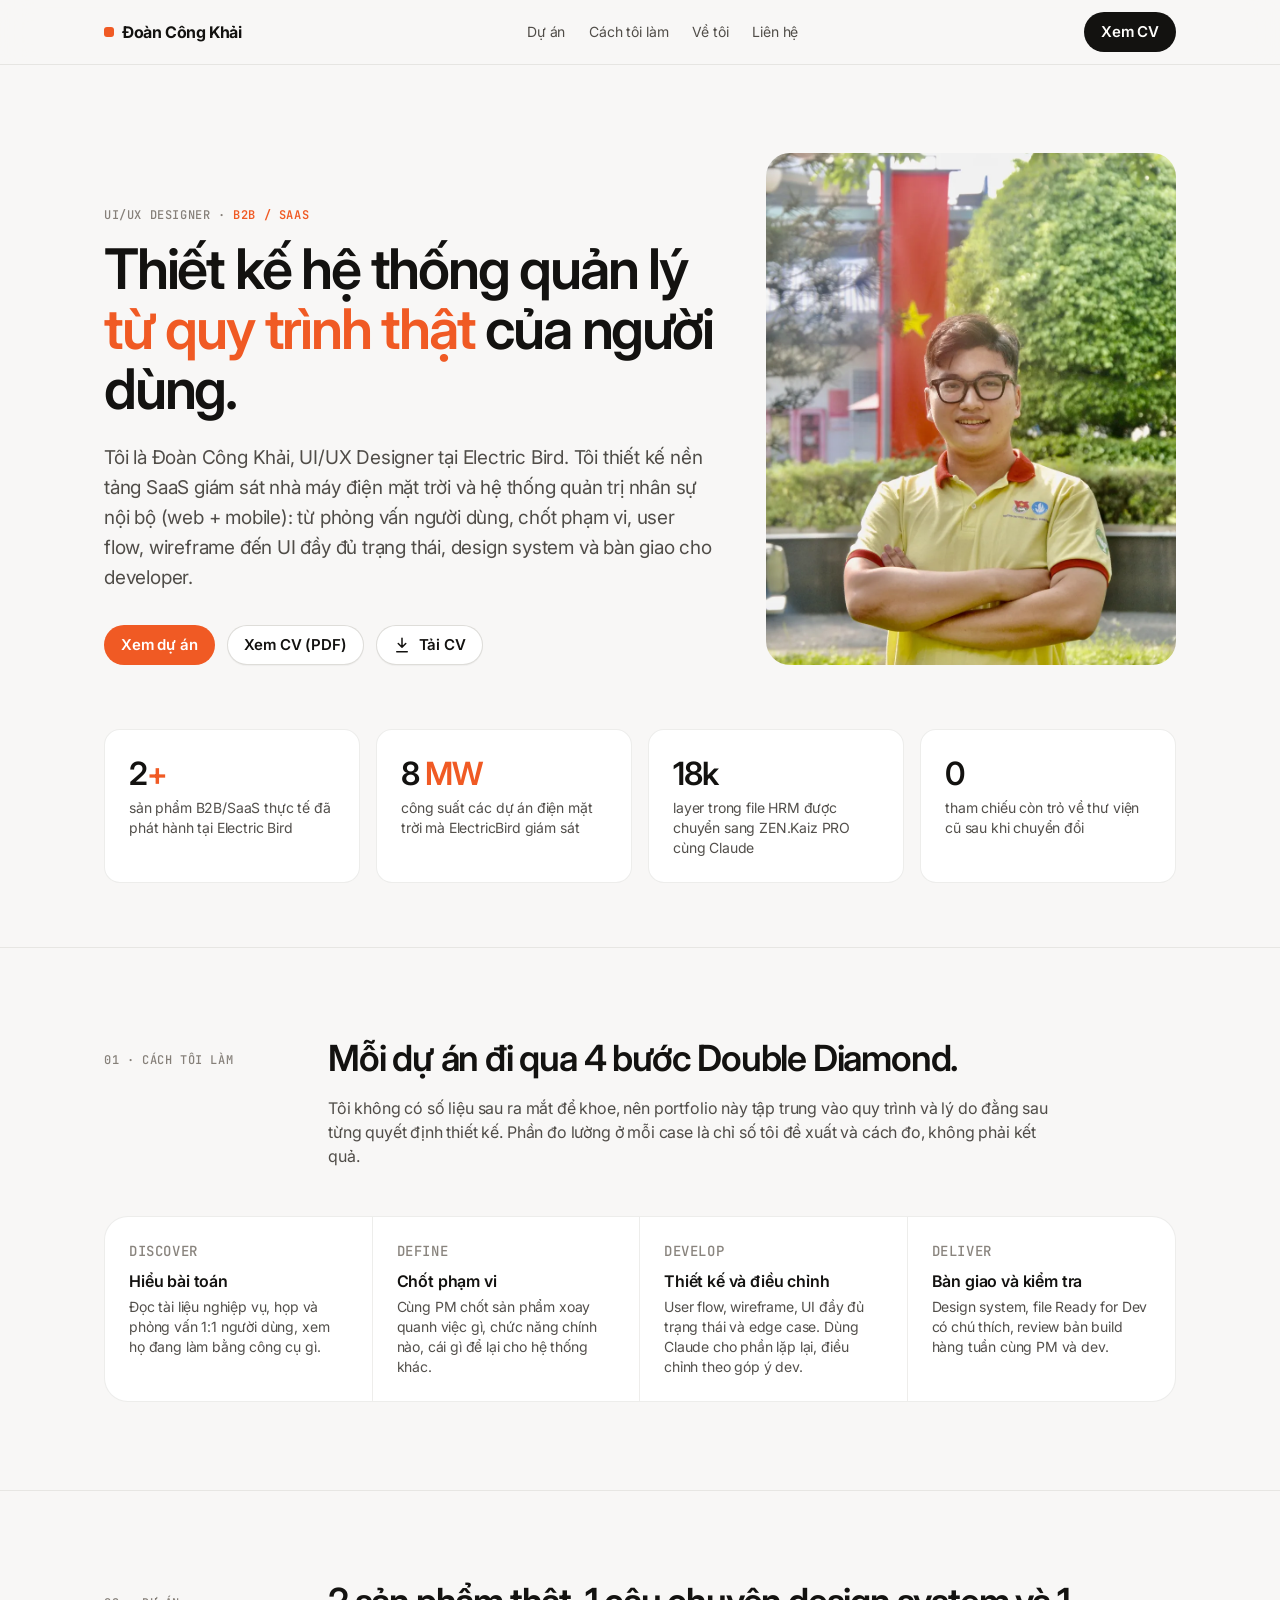
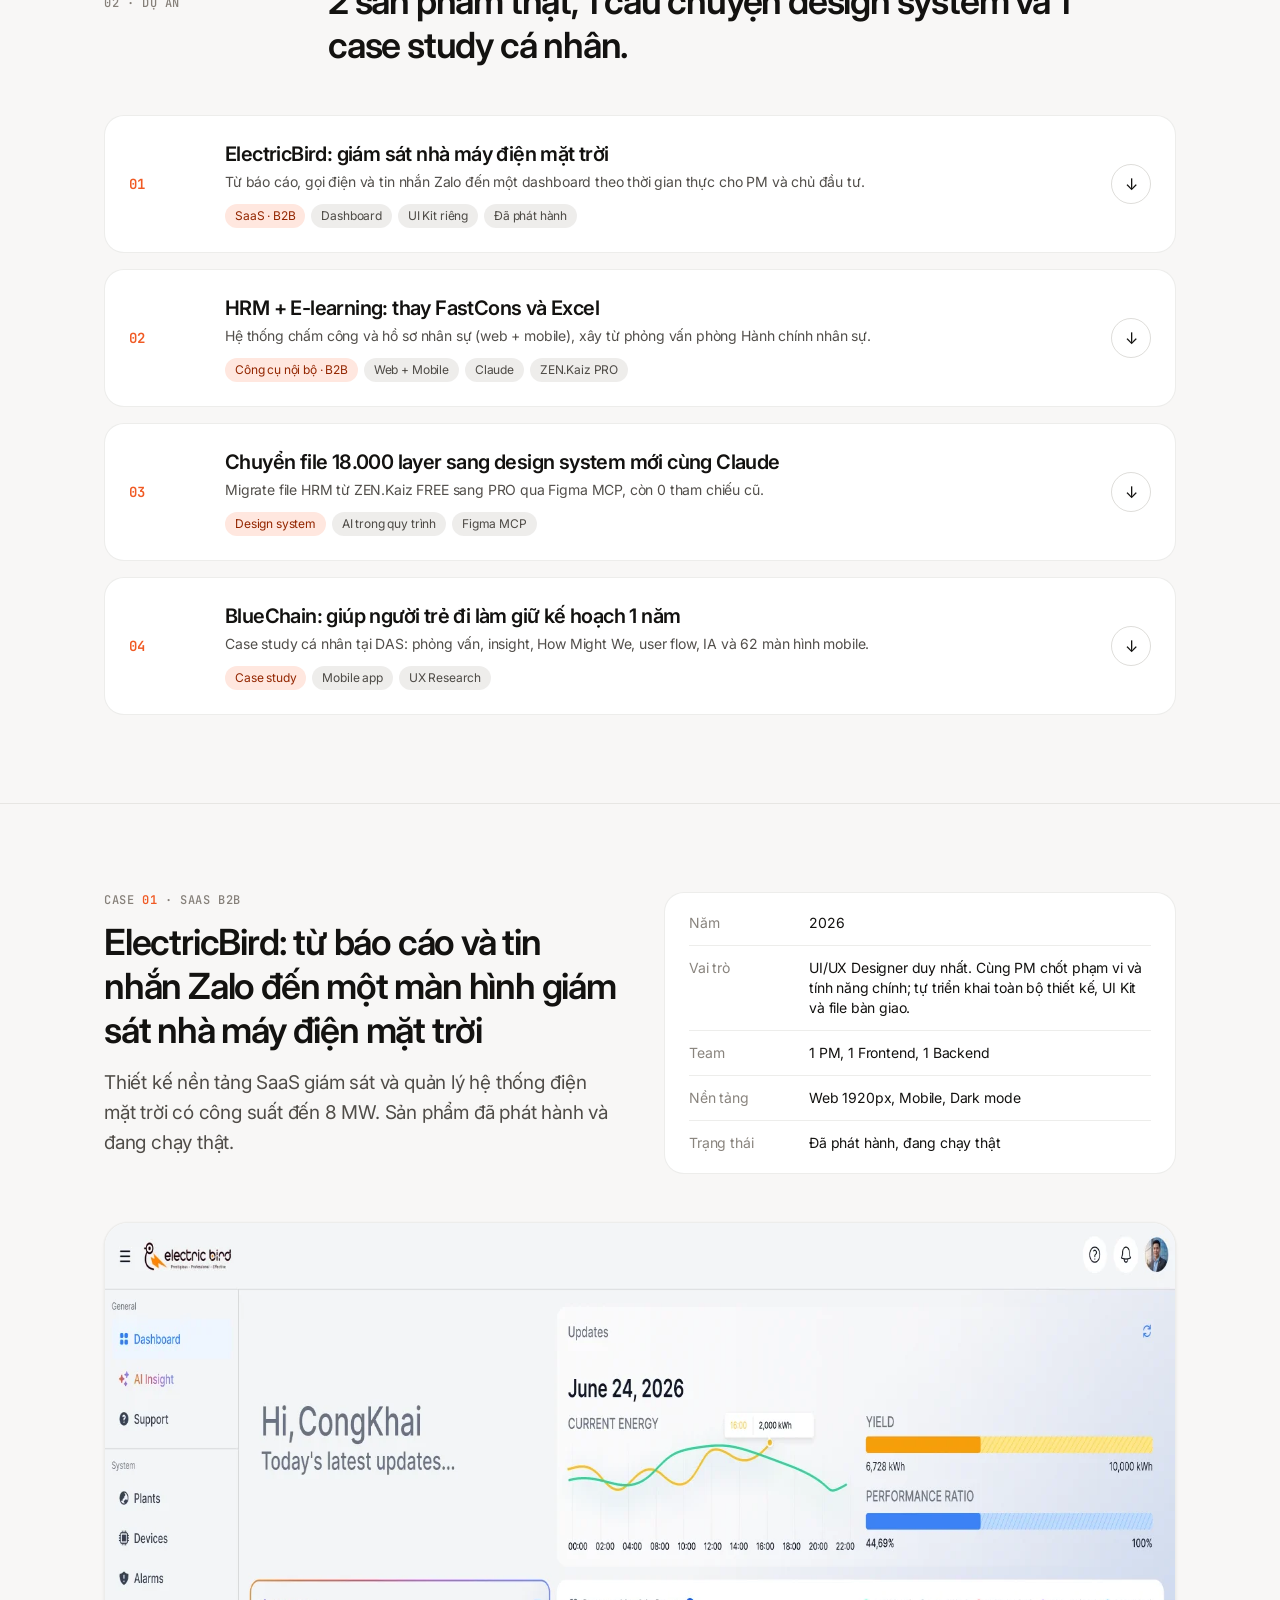
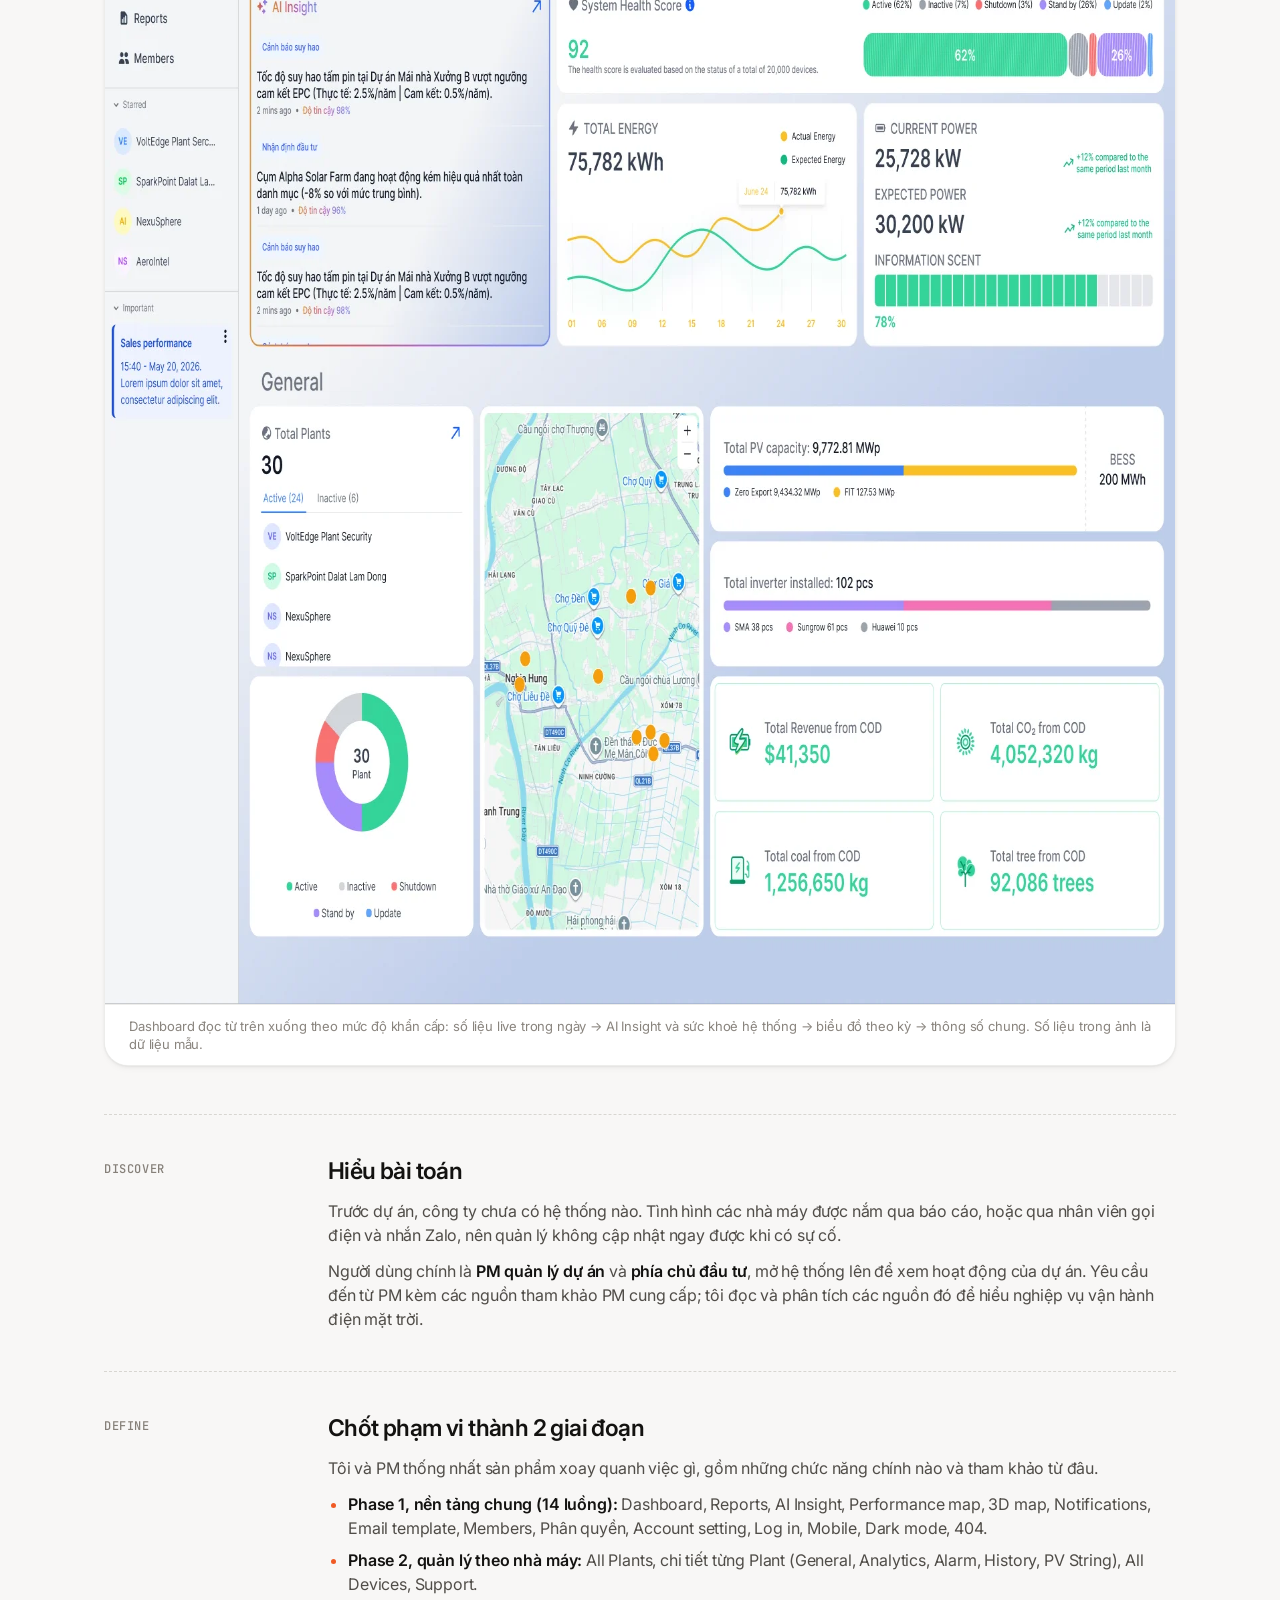
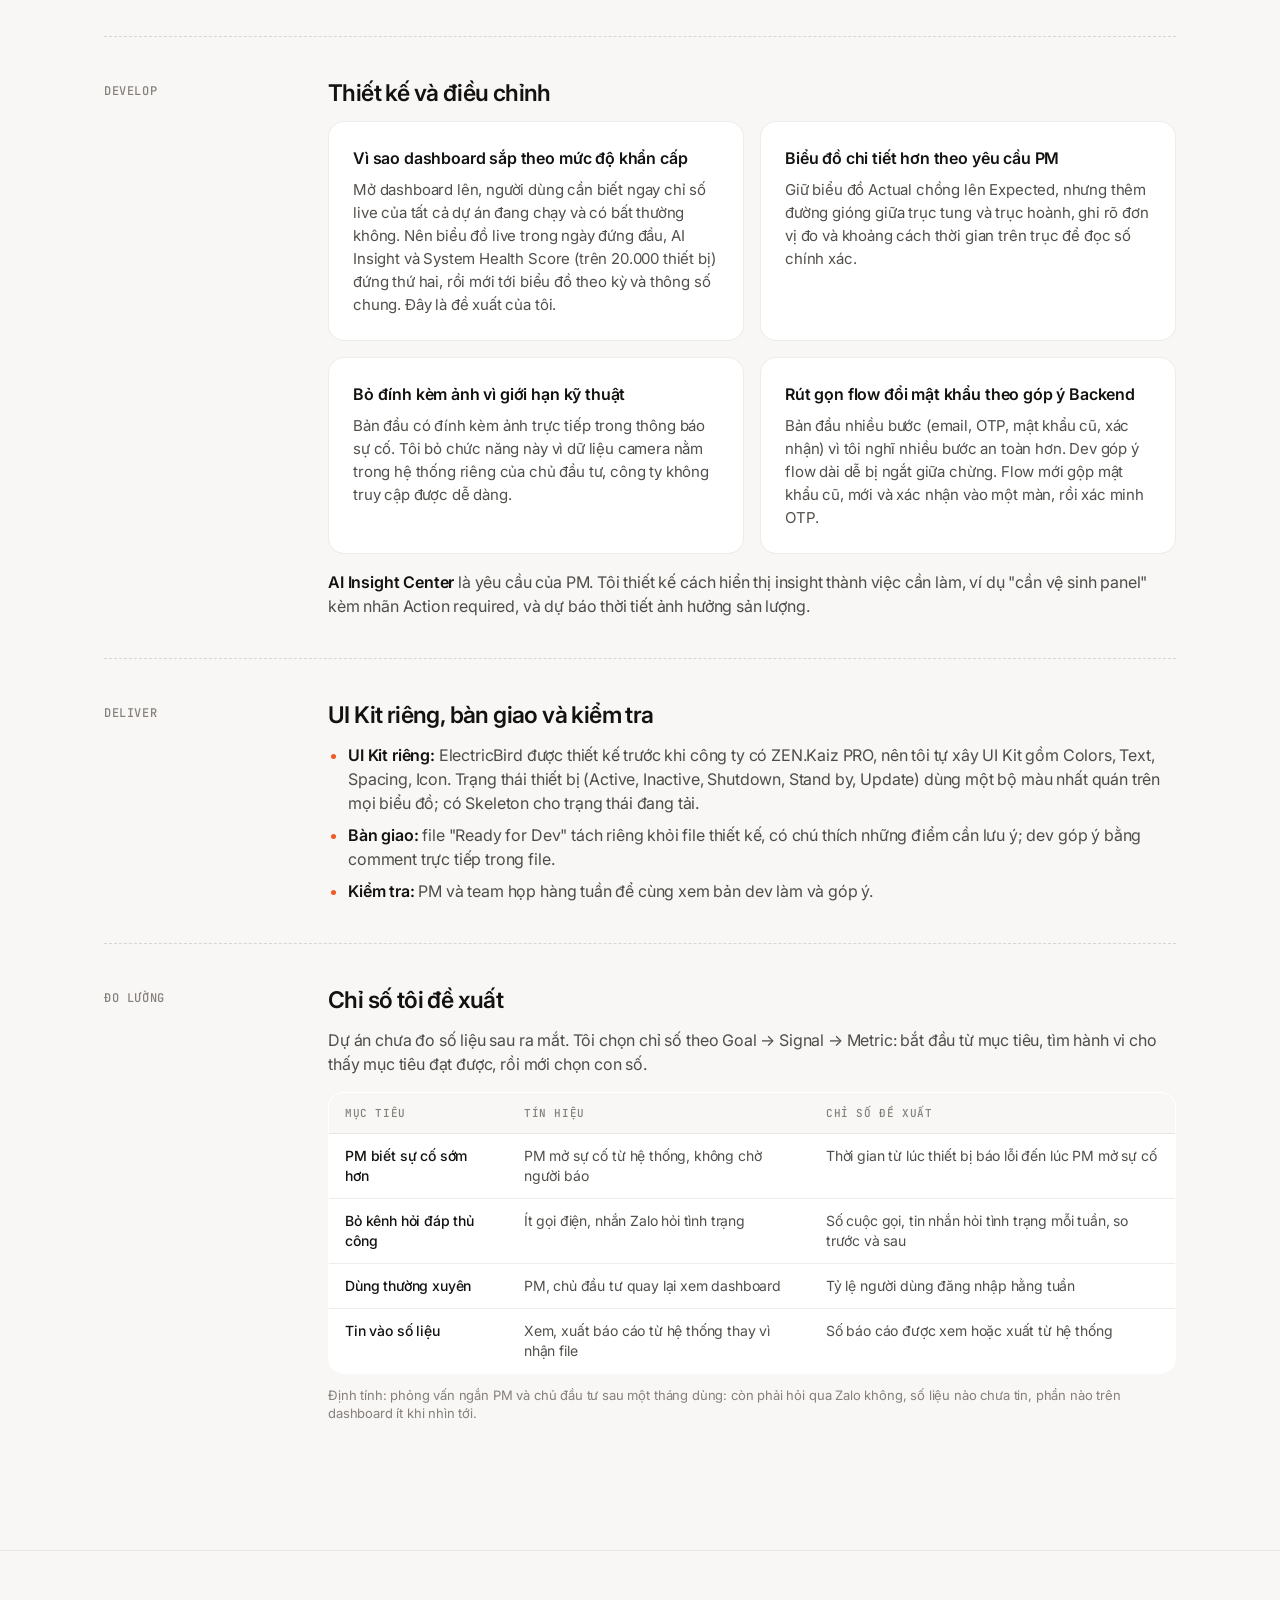
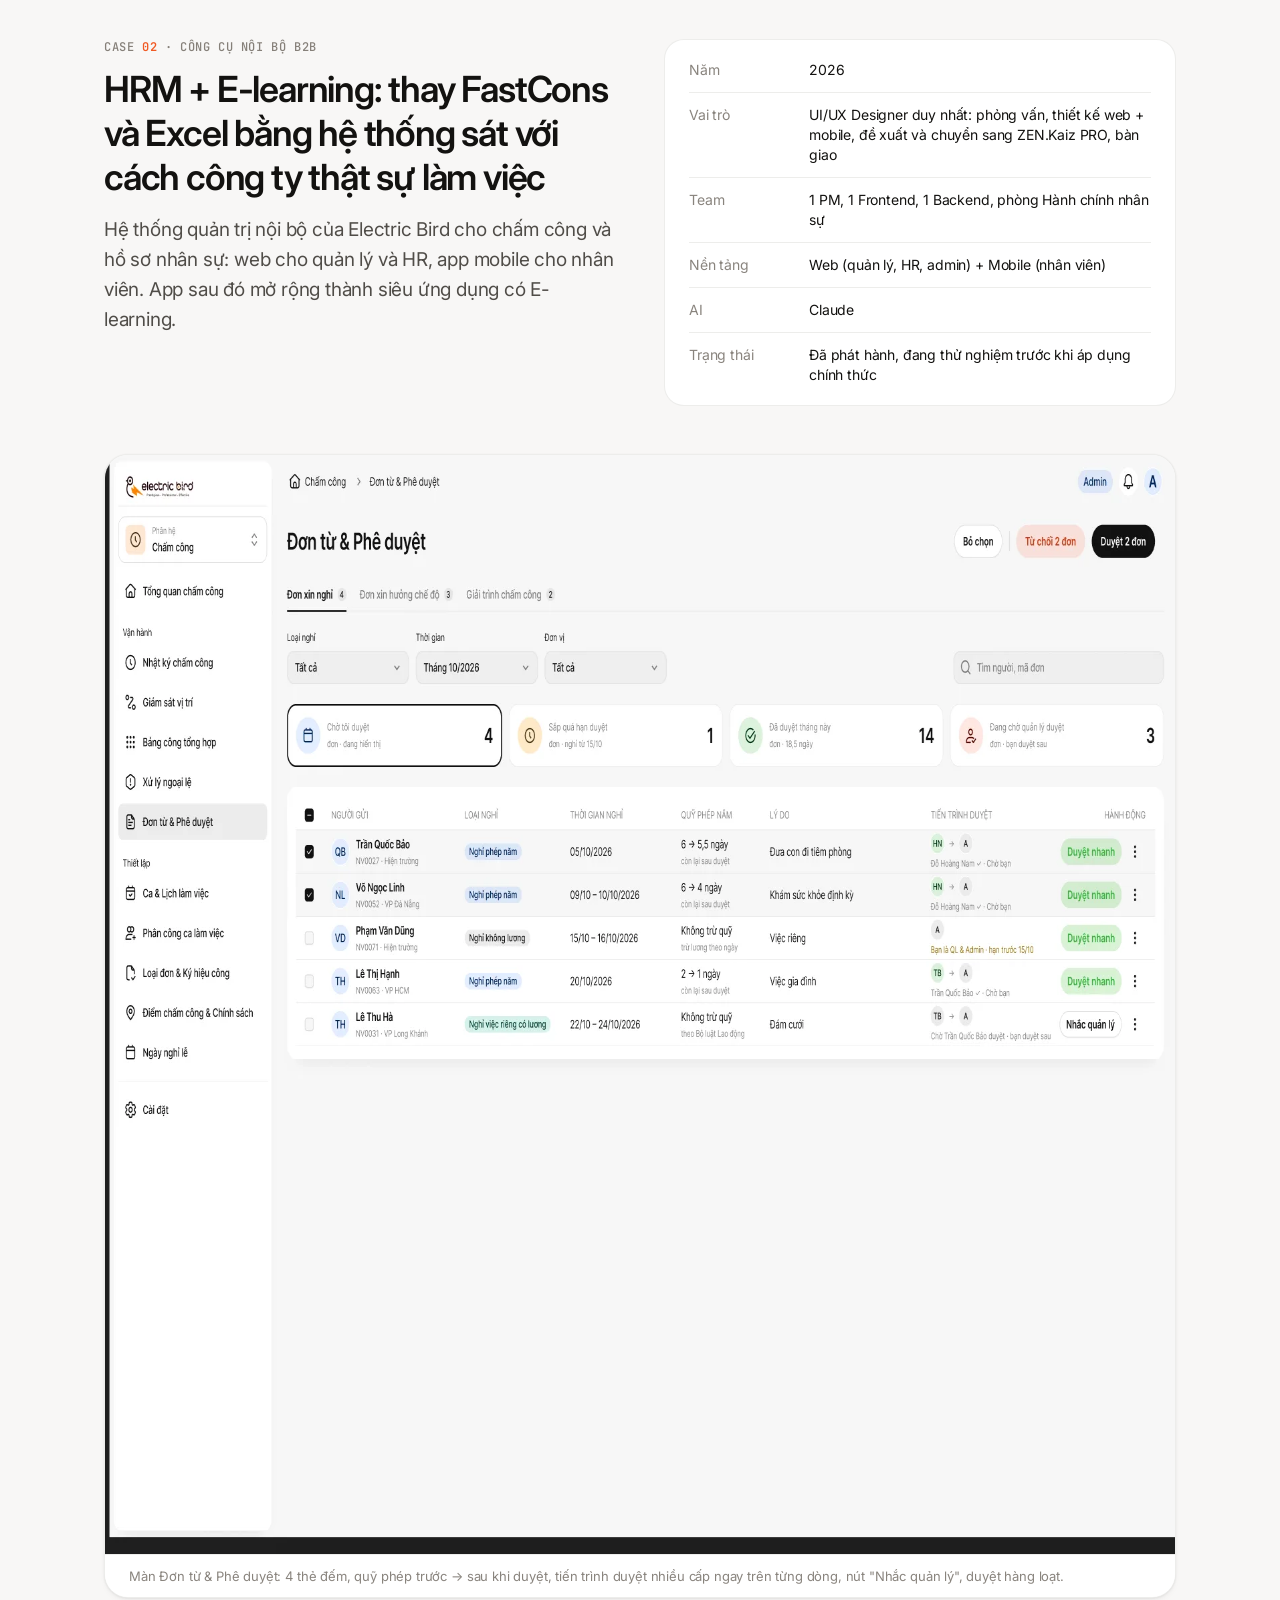
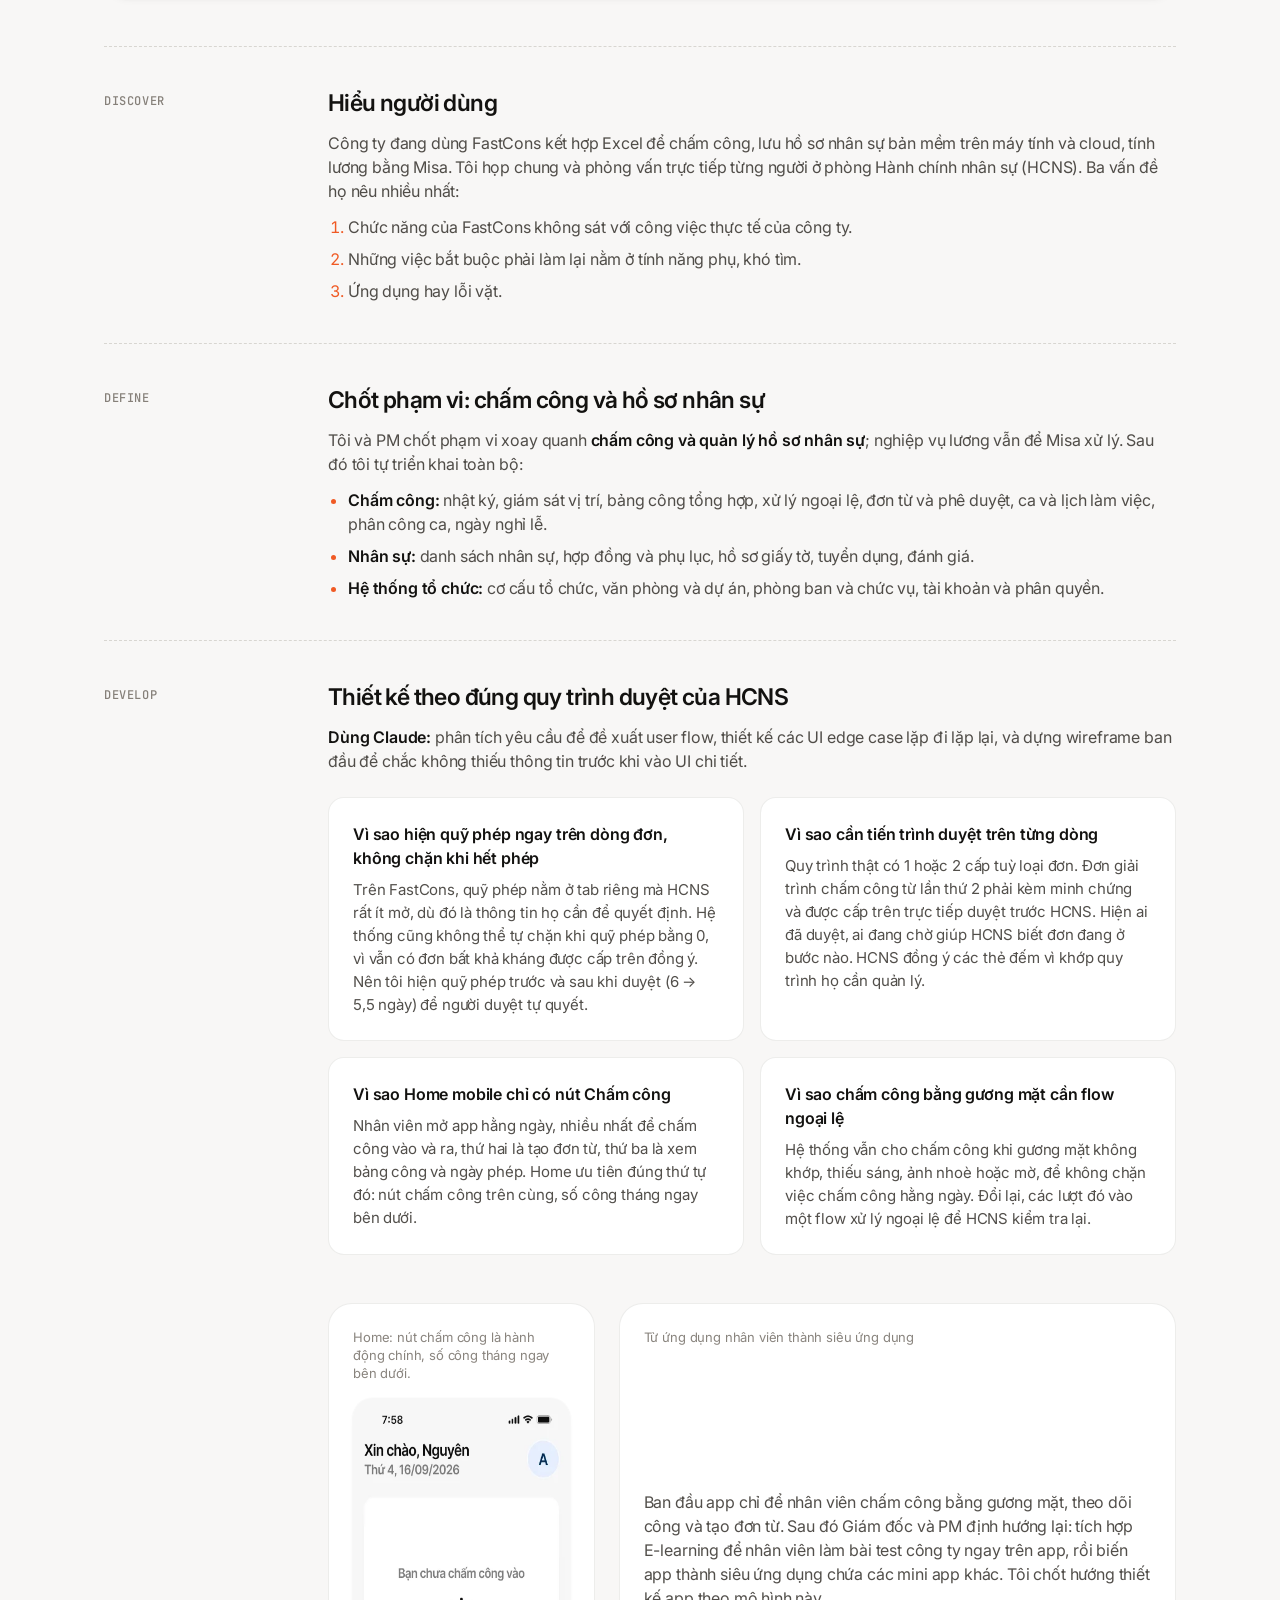
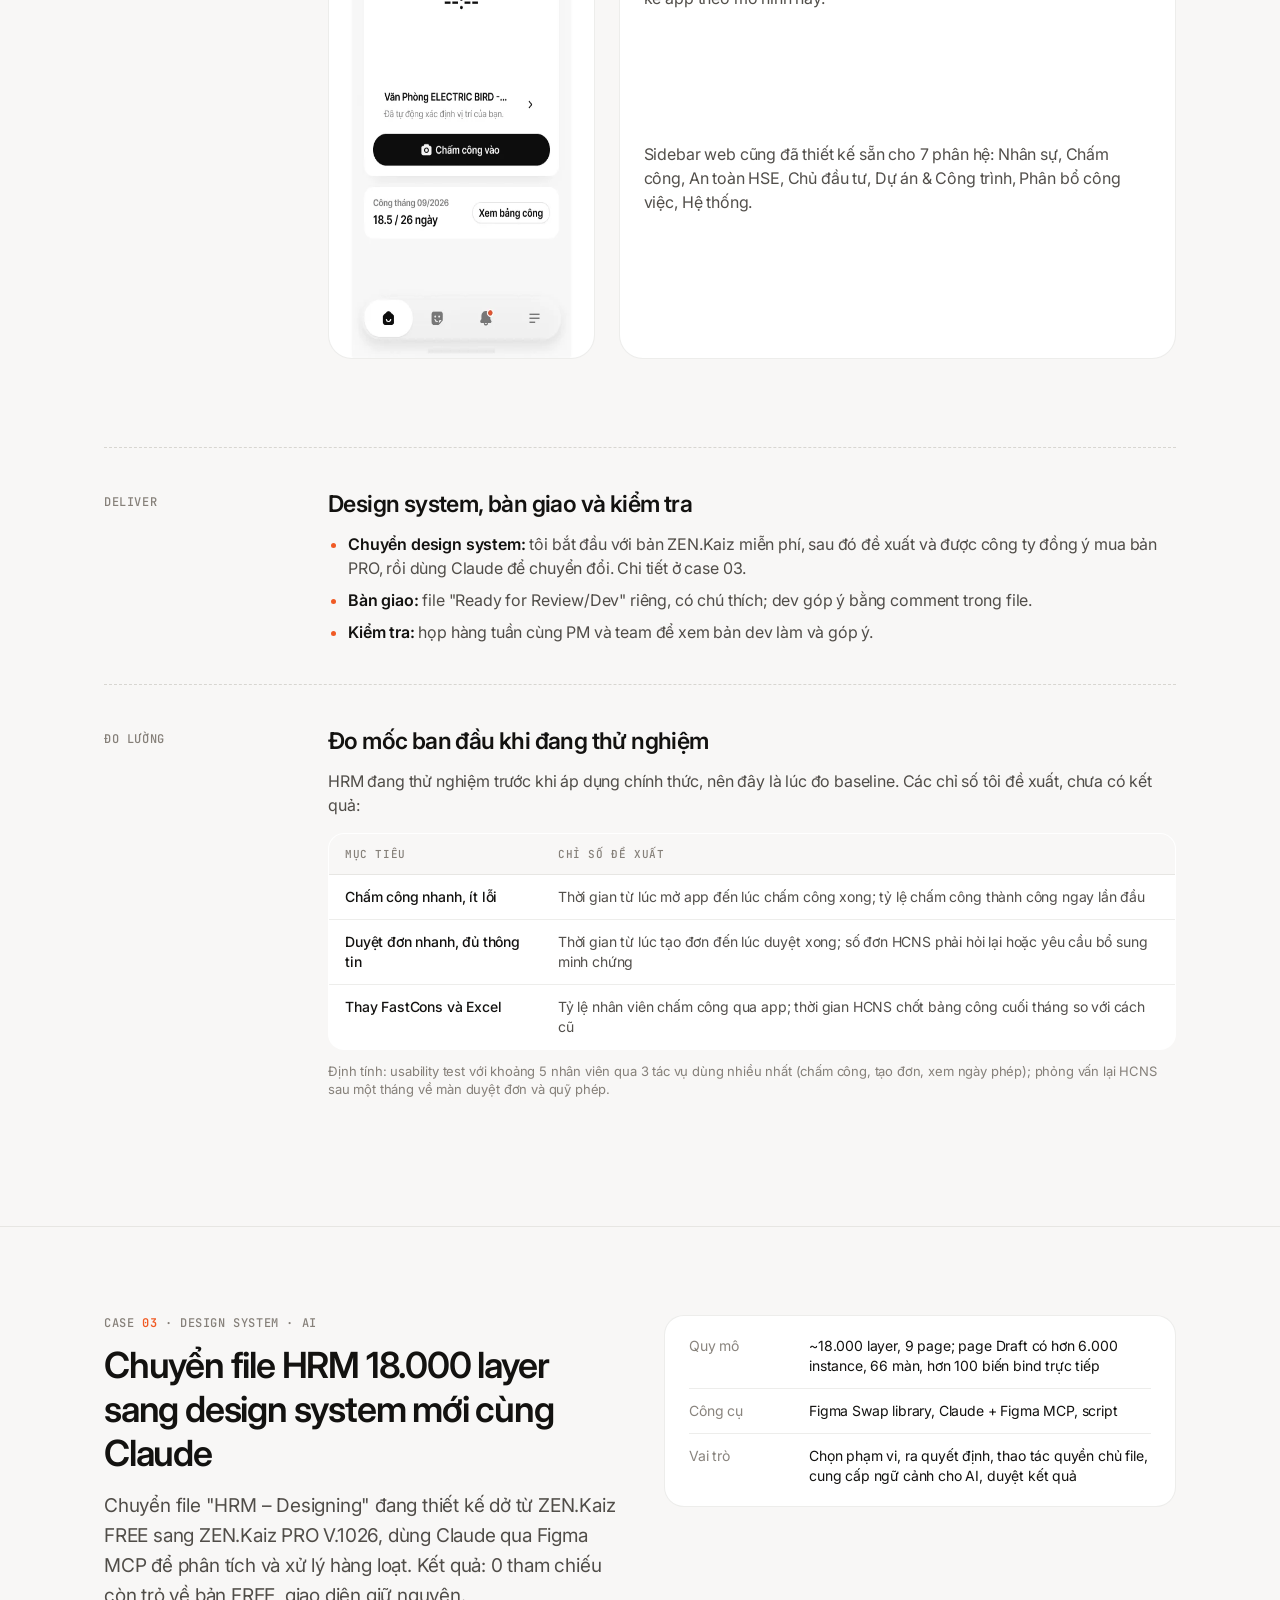
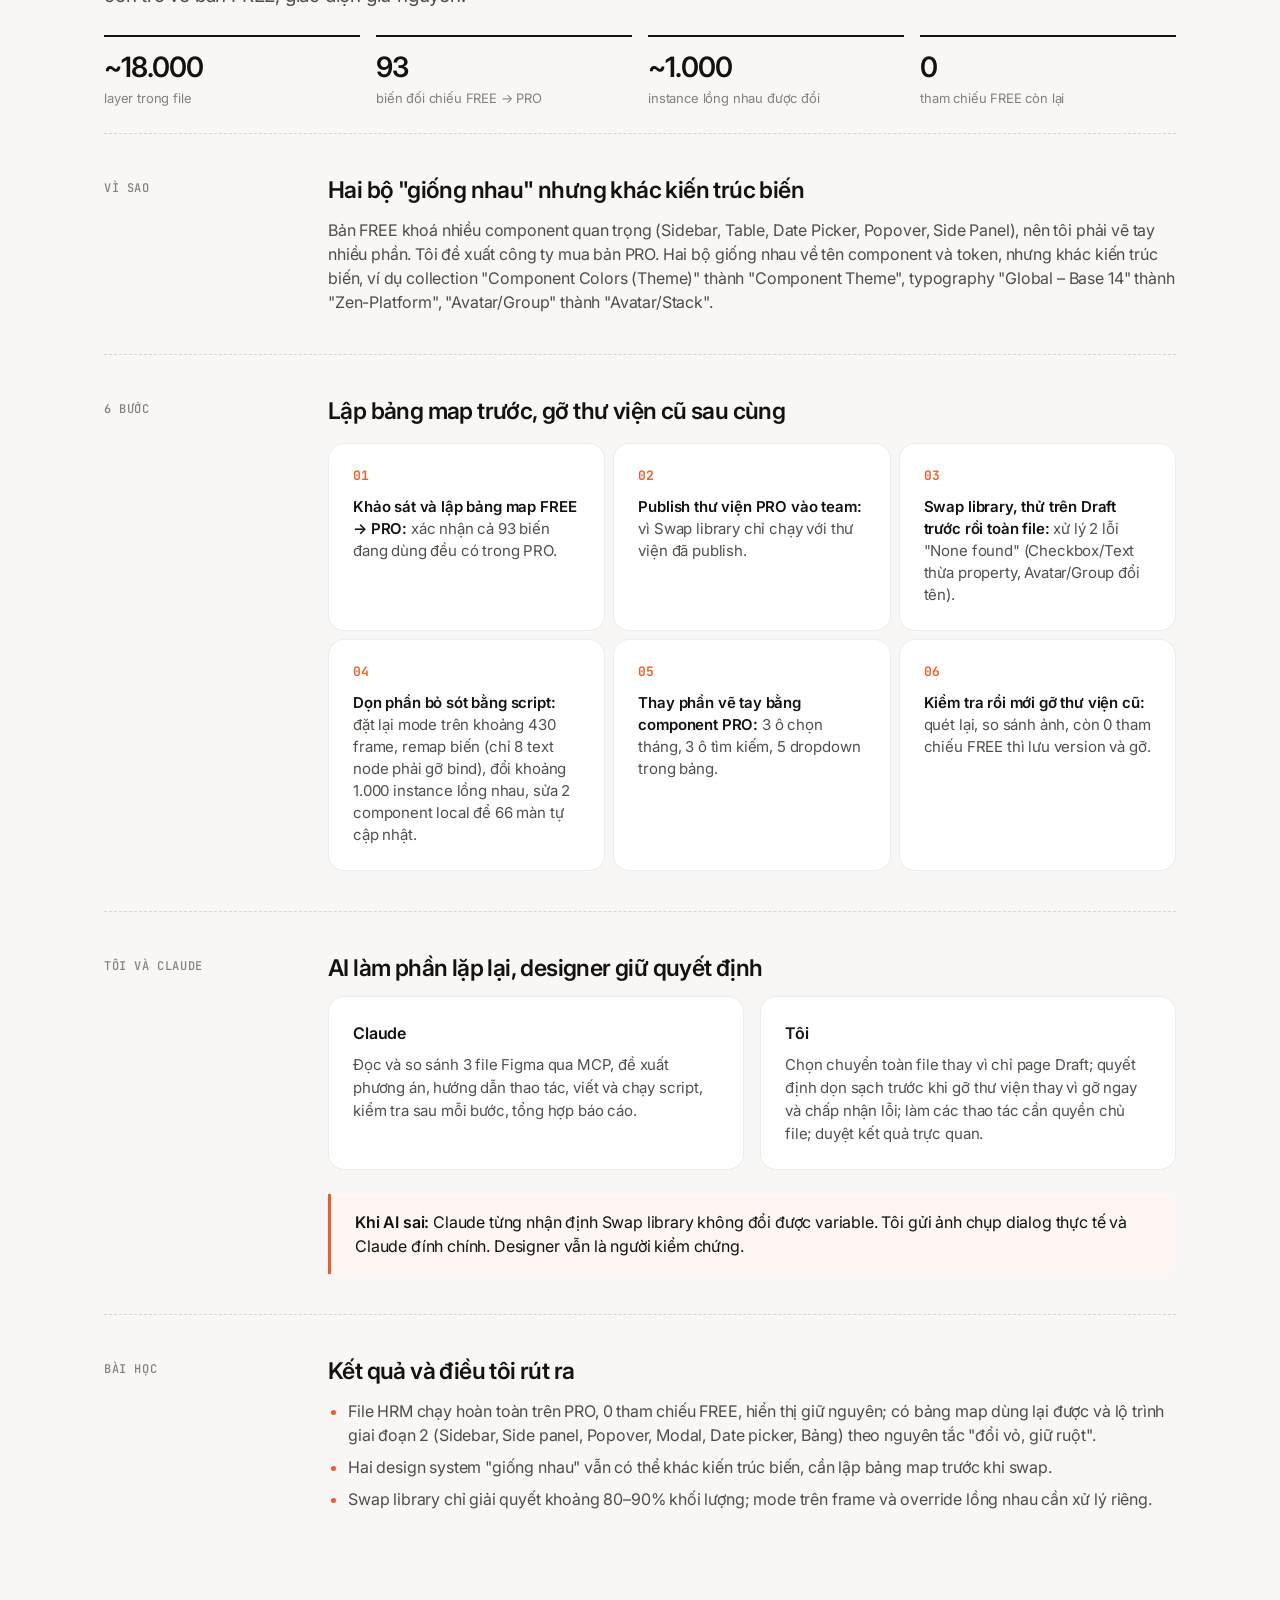
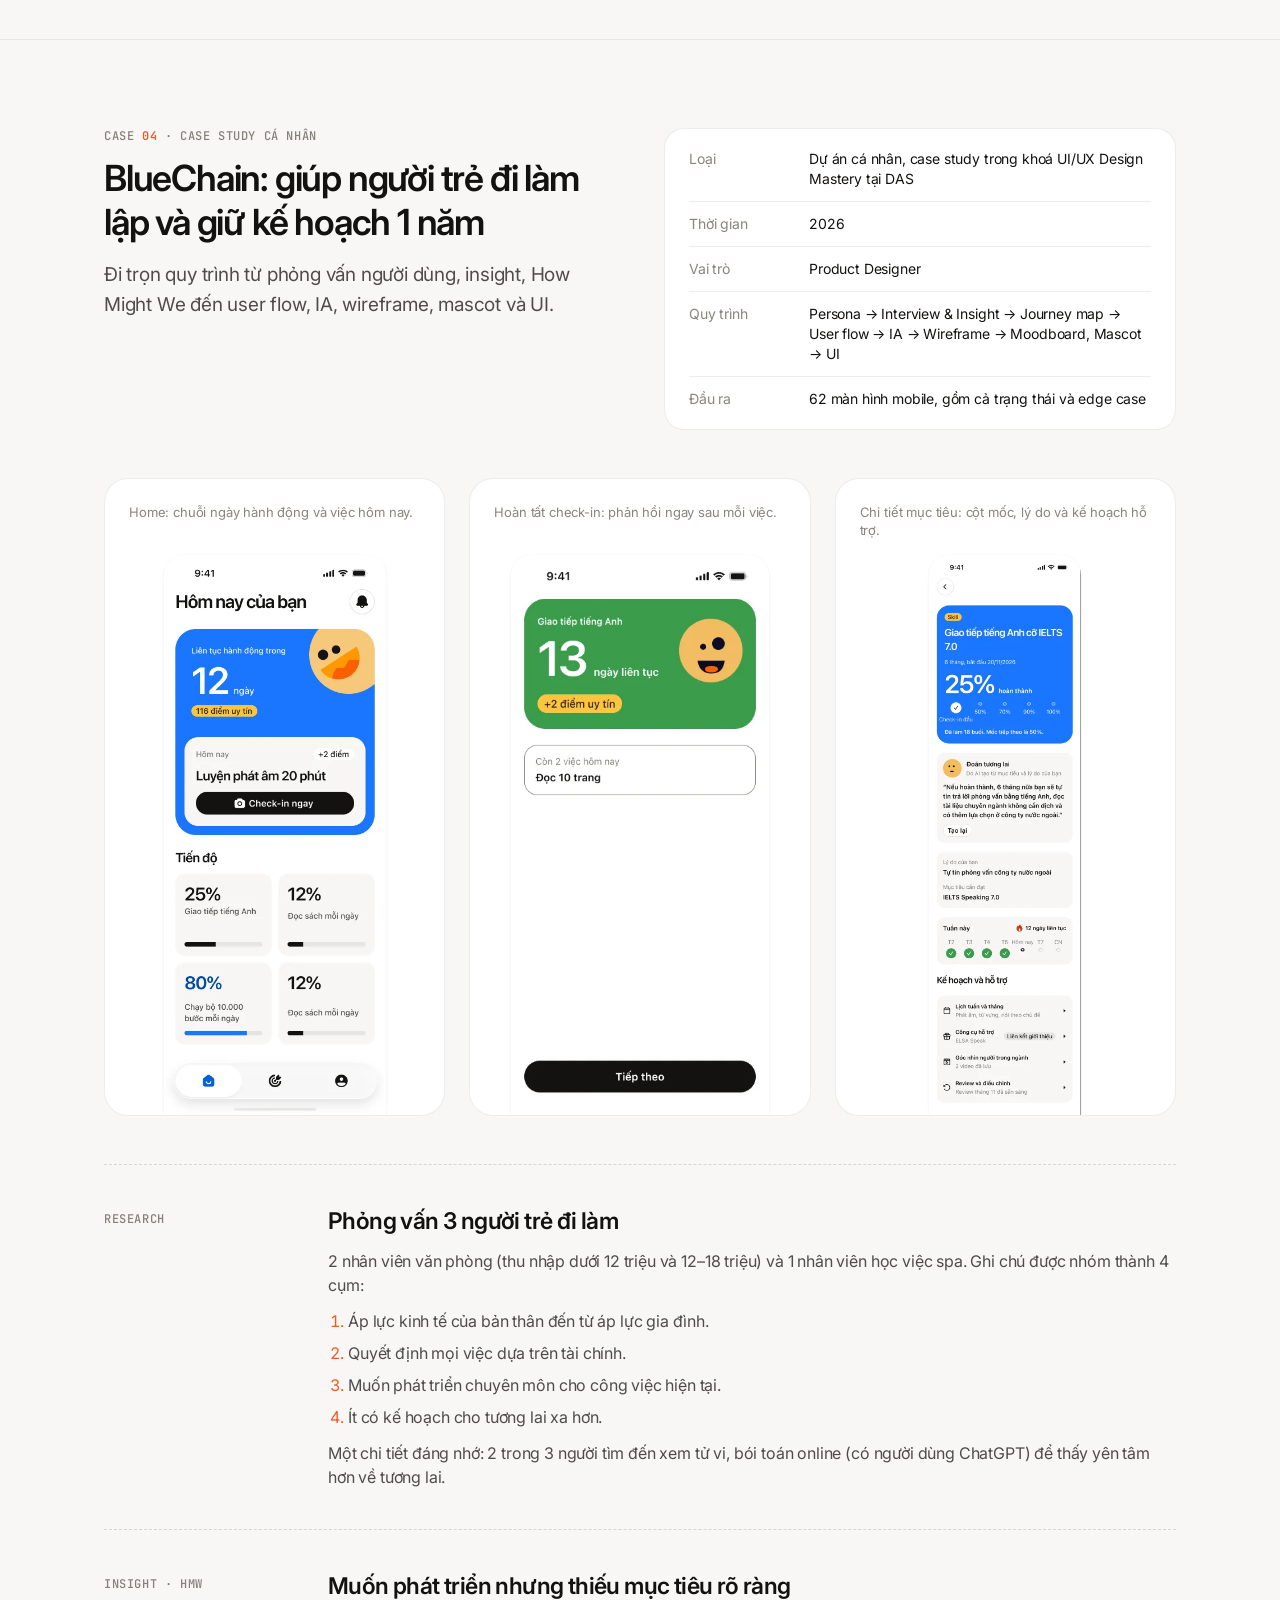
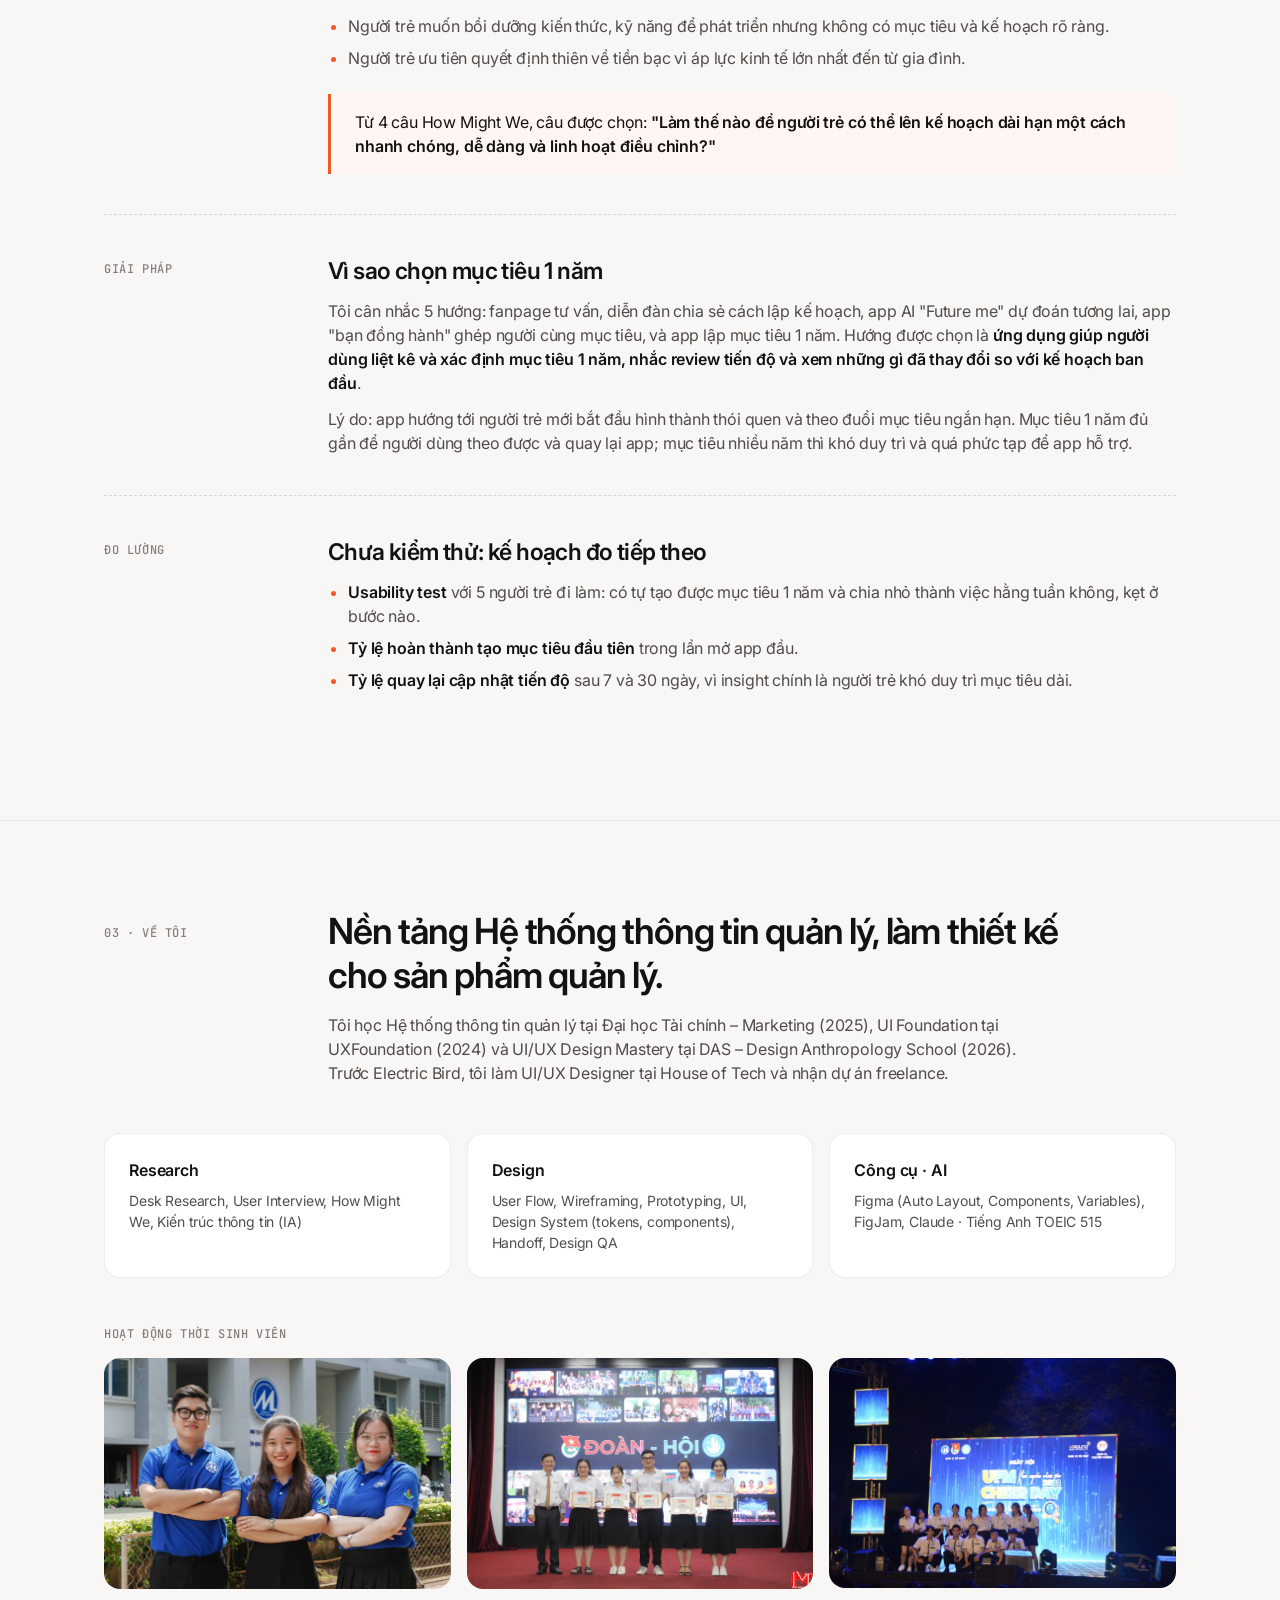
==== index.html @ b5bb0a71 "Portfolio website v1 Co-Authored-By: Claude Opus 5.5 <noreply@anthropic.com> Claude-Session: https:/" ====
<!doctype html>
<html lang="vi">
<head>
<meta charset="utf-8">
<meta name="viewport" content="width=device-width,initial-scale=1">
<title>Đoàn Công Khải · UI/UX Designer · Portfolio</title>
<meta name="description" content="Portfolio của Đoàn Công Khải, UI/UX Designer chuyên sản phẩm B2B/SaaS: nền tảng giám sát điện mặt trời ElectricBird, hệ thống HRM nội bộ, chuyển đổi design system bằng Claude, và case study BlueChain.">
<meta property="og:title" content="Đoàn Công Khải · UI/UX Designer">
<meta property="og:description" content="B2B/SaaS · Design process · System thinking · Design system · AI trong quy trình thiết kế">
<meta property="og:image" content="assets/img/eb-dashboard.webp">
<link rel="preconnect" href="https://fonts.googleapis.com"><link rel="preconnect" href="https://fonts.gstatic.com" crossorigin>
<link href="https://fonts.googleapis.com/css2?family=Inter:wght@400;500;600;700&family=JetBrains+Mono:wght@500;600&display=swap" rel="stylesheet">
<link rel="stylesheet" href="assets/style.css">
<script type="application/ld+json">{"@context":"https://schema.org","@type":"Person","name":"Đoàn Công Khải","alternateName":"Doan Cong Khai","jobTitle":"UI/UX Designer","email":"mailto:congkhaicd@gmail.com","telephone":"+84362278640","address":{"@type":"PostalAddress","addressLocality":"Thủ Đức, TP. Hồ Chí Minh","addressCountry":"VN"},"worksFor":{"@type":"Organization","name":"Electric Bird"},"alumniOf":[{"@type":"CollegeOrUniversity","name":"Đại học Tài chính – Marketing"},{"@type":"EducationalOrganization","name":"DAS – Design Anthropology School"}],"knowsAbout":["UX/UI Design","B2B SaaS","Design System","User Flow","Wireframing","Figma","Claude","Developer Handoff"]}</script>
</head>
<body>
<a class="skip" href="#main">Bỏ qua tới nội dung</a>
<header class="nav">
  <div class="wrap">
    <a class="logo" href="#top"><i></i>Đoàn Công Khải</a>
    <ul>
      <li><a href="#du-an">Dự án</a></li>
      <li><a href="#cach-lam">Cách tôi làm</a></li>
      <li><a href="#about">Về tôi</a></li>
      <li><a href="#lien-he">Liên hệ</a></li>
    </ul>
    <a class="btn btn-primary" href="cv.html">Xem CV</a>
  </div>
</header>

<main id="main">
<!-- HERO -->
<section class="hero" id="top">
  <div class="wrap">
    <div class="hero-grid">
      <div>
        <p class="label">UI/UX Designer · <b>B2B / SaaS</b></p>
        <h1 style="margin-top:16px">Thiết kế hệ thống quản lý <em>từ quy trình thật</em> của người dùng.</h1>
        <p class="lead">Tôi là Đoàn Công Khải, UI/UX Designer tại Electric Bird. Tôi thiết kế nền tảng SaaS giám sát nhà máy điện mặt trời và hệ thống quản trị nhân sự nội bộ (web + mobile): từ phỏng vấn người dùng, chốt phạm vi, user flow, wireframe đến UI đầy đủ trạng thái, design system và bàn giao cho developer.</p>
        <div class="actions">
          <a class="btn btn-accent" href="#du-an">Xem dự án</a>
          <a class="btn btn-tertiary" href="cv.html">Xem CV (PDF)</a>
          <a class="btn btn-tertiary" href="assets/cv/DoanCongKhai_CV_VN.pdf" download>
            <svg viewBox="0 0 24 24" fill="none" stroke="currentColor" stroke-width="2" stroke-linecap="round" stroke-linejoin="round" aria-hidden="true"><path d="M12 3v12m0 0l-5-5m5 5l5-5M5 21h14"/></svg>Tải CV</a>
        </div>
      </div>
      <div class="portrait"><img src="assets/img/about-09.webp" alt="Ảnh chân dung Đoàn Công Khải" width="933" height="1400"></div>
    </div>
    <div class="facts" aria-label="Tóm tắt nhanh">
      <div class="fact"><div class="num">2<span>+</span></div><p>sản phẩm B2B/SaaS thực tế đã phát hành tại Electric Bird</p></div>
      <div class="fact"><div class="num">8<span> MW</span></div><p>công suất các dự án điện mặt trời mà ElectricBird giám sát</p></div>
      <div class="fact"><div class="num">18k</div><p>layer trong file HRM được chuyển sang ZEN.Kaiz PRO cùng Claude</p></div>
      <div class="fact"><div class="num">0</div><p>tham chiếu còn trỏ về thư viện cũ sau khi chuyển đổi</p></div>
    </div>
  </div>
</section>

<!-- HOW I WORK -->
<section class="block" id="cach-lam">
  <div class="wrap">
    <div class="sec-head">
      <p class="label">01 · Cách tôi làm</p>
      <div>
        <h2>Mỗi dự án đi qua 4 bước Double Diamond.</h2>
        <p>Tôi không có số liệu sau ra mắt để khoe, nên portfolio này tập trung vào quy trình và lý do đằng sau từng quyết định thiết kế. Phần đo lường ở mỗi case là chỉ số tôi đề xuất và cách đo, không phải kết quả.</p>
      </div>
    </div>
    <div class="process">
      <div><p class="label">Discover</p><h4>Hiểu bài toán</h4><p>Đọc tài liệu nghiệp vụ, họp và phỏng vấn 1:1 người dùng, xem họ đang làm bằng công cụ gì.</p></div>
      <div><p class="label">Define</p><h4>Chốt phạm vi</h4><p>Cùng PM chốt sản phẩm xoay quanh việc gì, chức năng chính nào, cái gì để lại cho hệ thống khác.</p></div>
      <div><p class="label">Develop</p><h4>Thiết kế và điều chỉnh</h4><p>User flow, wireframe, UI đầy đủ trạng thái và edge case. Dùng Claude cho phần lặp lại, điều chỉnh theo góp ý dev.</p></div>
      <div><p class="label">Deliver</p><h4>Bàn giao và kiểm tra</h4><p>Design system, file Ready for Dev có chú thích, review bản build hàng tuần cùng PM và dev.</p></div>
    </div>
  </div>
</section>

<!-- CASE INDEX -->
<section class="block" id="du-an">
  <div class="wrap">
    <div class="sec-head">
      <p class="label">02 · Dự án</p>
      <div><h2>2 sản phẩm thật, 1 câu chuyện design system và 1 case study cá nhân.</h2></div>
    </div>
    <div class="case-list">
      <a class="case-card" href="#electricbird"><span class="idx">01</span><div><h3>ElectricBird: giám sát nhà máy điện mặt trời</h3><p>Từ báo cáo, gọi điện và tin nhắn Zalo đến một dashboard theo thời gian thực cho PM và chủ đầu tư.</p><div class="tags"><span class="tag brand">SaaS · B2B</span><span class="tag">Dashboard</span><span class="tag">UI Kit riêng</span><span class="tag">Đã phát hành</span></div></div><span class="arrow" aria-hidden="true">↓</span></a>
      <a class="case-card" href="#hrm"><span class="idx">02</span><div><h3>HRM + E-learning: thay FastCons và Excel</h3><p>Hệ thống chấm công và hồ sơ nhân sự (web + mobile), xây từ phỏng vấn phòng Hành chính nhân sự.</p><div class="tags"><span class="tag brand">Công cụ nội bộ · B2B</span><span class="tag">Web + Mobile</span><span class="tag">Claude</span><span class="tag">ZEN.Kaiz PRO</span></div></div><span class="arrow" aria-hidden="true">↓</span></a>
      <a class="case-card" href="#migration"><span class="idx">03</span><div><h3>Chuyển file 18.000 layer sang design system mới cùng Claude</h3><p>Migrate file HRM từ ZEN.Kaiz FREE sang PRO qua Figma MCP, còn 0 tham chiếu cũ.</p><div class="tags"><span class="tag brand">Design system</span><span class="tag">AI trong quy trình</span><span class="tag">Figma MCP</span></div></div><span class="arrow" aria-hidden="true">↓</span></a>
      <a class="case-card" href="#bluechain"><span class="idx">04</span><div><h3>BlueChain: giúp người trẻ đi làm giữ kế hoạch 1 năm</h3><p>Case study cá nhân tại DAS: phỏng vấn, insight, How Might We, user flow, IA và 62 màn hình mobile.</p><div class="tags"><span class="tag brand">Case study</span><span class="tag">Mobile app</span><span class="tag">UX Research</span></div></div><span class="arrow" aria-hidden="true">↓</span></a>
    </div>
  </div>
</section>

<!-- CASE 1: ELECTRICBIRD -->
<article class="case" id="electricbird">
  <div class="wrap">
    <div class="case-top">
      <div>
        <p class="label">Case <b>01</b> · SaaS B2B</p>
        <h2 style="margin-top:12px">ElectricBird: từ báo cáo và tin nhắn Zalo đến một màn hình giám sát nhà máy điện mặt trời</h2>
        <p class="lead summary">Thiết kế nền tảng SaaS giám sát và quản lý hệ thống điện mặt trời có công suất đến 8 MW. Sản phẩm đã phát hành và đang chạy thật.</p>
      </div>
      <div class="meta"><dl>
        <dt>Năm</dt><dd>2026</dd>
        <dt>Vai trò</dt><dd>UI/UX Designer duy nhất. Cùng PM chốt phạm vi và tính năng chính; tự triển khai toàn bộ thiết kế, UI Kit và file bàn giao.</dd>
        <dt>Team</dt><dd>1 PM, 1 Frontend, 1 Backend</dd>
        <dt>Nền tảng</dt><dd>Web 1920px, Mobile, Dark mode</dd>
        <dt>Trạng thái</dt><dd>Đã phát hành, đang chạy thật</dd>
      </dl></div>
    </div>

    <figure class="shot"><img src="assets/img/eb-dashboard.webp" alt="Dashboard ElectricBird: biểu đồ năng lượng trong ngày, AI Insight, System Health Score, tổng năng lượng, công suất hiện tại và bản đồ nhà máy" width="1600" height="1381" loading="lazy"><figcaption>Dashboard đọc từ trên xuống theo mức độ khẩn cấp: số liệu live trong ngày → AI Insight và sức khoẻ hệ thống → biểu đồ theo kỳ → thông số chung. Số liệu trong ảnh là dữ liệu mẫu.</figcaption></figure>

    <div class="stage"><p class="label">Discover</p><div>
      <h3>Hiểu bài toán</h3>
      <p>Trước dự án, công ty chưa có hệ thống nào. Tình hình các nhà máy được nắm qua báo cáo, hoặc qua nhân viên gọi điện và nhắn Zalo, nên quản lý không cập nhật ngay được khi có sự cố.</p>
      <p>Người dùng chính là <strong>PM quản lý dự án</strong> và <strong>phía chủ đầu tư</strong>, mở hệ thống lên để xem hoạt động của dự án. Yêu cầu đến từ PM kèm các nguồn tham khảo PM cung cấp; tôi đọc và phân tích các nguồn đó để hiểu nghiệp vụ vận hành điện mặt trời.</p>
    </div></div>

    <div class="stage"><p class="label">Define</p><div>
      <h3>Chốt phạm vi thành 2 giai đoạn</h3>
      <p>Tôi và PM thống nhất sản phẩm xoay quanh việc gì, gồm những chức năng chính nào và tham khảo từ đâu.</p>
      <ul>
        <li><strong>Phase 1, nền tảng chung (14 luồng):</strong> Dashboard, Reports, AI Insight, Performance map, 3D map, Notifications, Email template, Members, Phân quyền, Account setting, Log in, Mobile, Dark mode, 404.</li>
        <li><strong>Phase 2, quản lý theo nhà máy:</strong> All Plants, chi tiết từng Plant (General, Analytics, Alarm, History, PV String), All Devices, Support.</li>
      </ul>
    </div></div>

    <div class="stage"><p class="label">Develop</p><div>
      <h3>Thiết kế và điều chỉnh</h3>
      <div class="why" style="margin-top:0">
        <div><h4>Vì sao dashboard sắp theo mức độ khẩn cấp</h4><p>Mở dashboard lên, người dùng cần biết ngay chỉ số live của tất cả dự án đang chạy và có bất thường không. Nên biểu đồ live trong ngày đứng đầu, AI Insight và System Health Score (trên 20.000 thiết bị) đứng thứ hai, rồi mới tới biểu đồ theo kỳ và thông số chung. Đây là đề xuất của tôi.</p></div>
        <div><h4>Biểu đồ chi tiết hơn theo yêu cầu PM</h4><p>Giữ biểu đồ Actual chồng lên Expected, nhưng thêm đường gióng giữa trục tung và trục hoành, ghi rõ đơn vị đo và khoảng cách thời gian trên trục để đọc số chính xác.</p></div>
        <div><h4>Bỏ đính kèm ảnh vì giới hạn kỹ thuật</h4><p>Bản đầu có đính kèm ảnh trực tiếp trong thông báo sự cố. Tôi bỏ chức năng này vì dữ liệu camera nằm trong hệ thống riêng của chủ đầu tư, công ty không truy cập được dễ dàng.</p></div>
        <div><h4>Rút gọn flow đổi mật khẩu theo góp ý Backend</h4><p>Bản đầu nhiều bước (email, OTP, mật khẩu cũ, xác nhận) vì tôi nghĩ nhiều bước an toàn hơn. Dev góp ý flow dài dễ bị ngắt giữa chừng. Flow mới gộp mật khẩu cũ, mới và xác nhận vào một màn, rồi xác minh OTP.</p></div>
      </div>
      <p style="margin-top:16px"><strong>AI Insight Center</strong> là yêu cầu của PM. Tôi thiết kế cách hiển thị insight thành việc cần làm, ví dụ "cần vệ sinh panel" kèm nhãn Action required, và dự báo thời tiết ảnh hưởng sản lượng.</p>
    </div></div>

    <div class="stage"><p class="label">Deliver</p><div>
      <h3>UI Kit riêng, bàn giao và kiểm tra</h3>
      <ul>
        <li><strong>UI Kit riêng:</strong> ElectricBird được thiết kế trước khi công ty có ZEN.Kaiz PRO, nên tôi tự xây UI Kit gồm Colors, Text, Spacing, Icon. Trạng thái thiết bị (Active, Inactive, Shutdown, Stand by, Update) dùng một bộ màu nhất quán trên mọi biểu đồ; có Skeleton cho trạng thái đang tải.</li>
        <li><strong>Bàn giao:</strong> file "Ready for Dev" tách riêng khỏi file thiết kế, có chú thích những điểm cần lưu ý; dev góp ý bằng comment trực tiếp trong file.</li>
        <li><strong>Kiểm tra:</strong> PM và team họp hàng tuần để cùng xem bản dev làm và góp ý.</li>
      </ul>
    </div></div>

    <div class="stage"><p class="label">Đo lường</p><div>
      <h3>Chỉ số tôi đề xuất</h3>
      <p>Dự án chưa đo số liệu sau ra mắt. Tôi chọn chỉ số theo Goal → Signal → Metric: bắt đầu từ mục tiêu, tìm hành vi cho thấy mục tiêu đạt được, rồi mới chọn con số.</p>
      <div class="tbl-wrap"><table class="metrics">
        <thead><tr><th>Mục tiêu</th><th>Tín hiệu</th><th>Chỉ số đề xuất</th></tr></thead>
        <tbody>
          <tr><td>PM biết sự cố sớm hơn</td><td>PM mở sự cố từ hệ thống, không chờ người báo</td><td>Thời gian từ lúc thiết bị báo lỗi đến lúc PM mở sự cố</td></tr>
          <tr><td>Bỏ kênh hỏi đáp thủ công</td><td>Ít gọi điện, nhắn Zalo hỏi tình trạng</td><td>Số cuộc gọi, tin nhắn hỏi tình trạng mỗi tuần, so trước và sau</td></tr>
          <tr><td>Dùng thường xuyên</td><td>PM, chủ đầu tư quay lại xem dashboard</td><td>Tỷ lệ người dùng đăng nhập hằng tuần</td></tr>
          <tr><td>Tin vào số liệu</td><td>Xem, xuất báo cáo từ hệ thống thay vì nhận file</td><td>Số báo cáo được xem hoặc xuất từ hệ thống</td></tr>
        </tbody>
      </table></div>
      <p class="note">Định tính: phỏng vấn ngắn PM và chủ đầu tư sau một tháng dùng: còn phải hỏi qua Zalo không, số liệu nào chưa tin, phần nào trên dashboard ít khi nhìn tới.</p>
    </div></div>
  </div>
</article>

<!-- CASE 2: HRM -->
<article class="case" id="hrm">
  <div class="wrap">
    <div class="case-top">
      <div>
        <p class="label">Case <b>02</b> · Công cụ nội bộ B2B</p>
        <h2 style="margin-top:12px">HRM + E-learning: thay FastCons và Excel bằng hệ thống sát với cách công ty thật sự làm việc</h2>
        <p class="lead summary">Hệ thống quản trị nội bộ của Electric Bird cho chấm công và hồ sơ nhân sự: web cho quản lý và HR, app mobile cho nhân viên. App sau đó mở rộng thành siêu ứng dụng có E-learning.</p>
      </div>
      <div class="meta"><dl>
        <dt>Năm</dt><dd>2026</dd>
        <dt>Vai trò</dt><dd>UI/UX Designer duy nhất: phỏng vấn, thiết kế web + mobile, đề xuất và chuyển sang ZEN.Kaiz PRO, bàn giao</dd>
        <dt>Team</dt><dd>1 PM, 1 Frontend, 1 Backend, phòng Hành chính nhân sự</dd>
        <dt>Nền tảng</dt><dd>Web (quản lý, HR, admin) + Mobile (nhân viên)</dd>
        <dt>AI</dt><dd>Claude</dd>
        <dt>Trạng thái</dt><dd>Đã phát hành, đang thử nghiệm trước khi áp dụng chính thức</dd>
      </dl></div>
    </div>

    <figure class="shot"><img src="assets/img/hrm-approvals.webp" alt="Màn Đơn từ và Phê duyệt trên web HRM: 4 thẻ đếm, bảng đơn có quỹ phép trước và sau duyệt, tiến trình duyệt trên từng dòng" width="1600" height="1099" loading="lazy"><figcaption>Màn Đơn từ &amp; Phê duyệt: 4 thẻ đếm, quỹ phép trước → sau khi duyệt, tiến trình duyệt nhiều cấp ngay trên từng dòng, nút "Nhắc quản lý", duyệt hàng loạt.</figcaption></figure>

    <div class="stage"><p class="label">Discover</p><div>
      <h3>Hiểu người dùng</h3>
      <p>Công ty đang dùng FastCons kết hợp Excel để chấm công, lưu hồ sơ nhân sự bản mềm trên máy tính và cloud, tính lương bằng Misa. Tôi họp chung và phỏng vấn trực tiếp từng người ở phòng Hành chính nhân sự (HCNS). Ba vấn đề họ nêu nhiều nhất:</p>
      <ol>
        <li>Chức năng của FastCons không sát với công việc thực tế của công ty.</li>
        <li>Những việc bắt buộc phải làm lại nằm ở tính năng phụ, khó tìm.</li>
        <li>Ứng dụng hay lỗi vặt.</li>
      </ol>
    </div></div>

    <div class="stage"><p class="label">Define</p><div>
      <h3>Chốt phạm vi: chấm công và hồ sơ nhân sự</h3>
      <p>Tôi và PM chốt phạm vi xoay quanh <strong>chấm công và quản lý hồ sơ nhân sự</strong>; nghiệp vụ lương vẫn để Misa xử lý. Sau đó tôi tự triển khai toàn bộ:</p>
      <ul>
        <li><strong>Chấm công:</strong> nhật ký, giám sát vị trí, bảng công tổng hợp, xử lý ngoại lệ, đơn từ và phê duyệt, ca và lịch làm việc, phân công ca, ngày nghỉ lễ.</li>
        <li><strong>Nhân sự:</strong> danh sách nhân sự, hợp đồng và phụ lục, hồ sơ giấy tờ, tuyển dụng, đánh giá.</li>
        <li><strong>Hệ thống tổ chức:</strong> cơ cấu tổ chức, văn phòng và dự án, phòng ban và chức vụ, tài khoản và phân quyền.</li>
      </ul>
    </div></div>

    <div class="stage"><p class="label">Develop</p><div>
      <h3>Thiết kế theo đúng quy trình duyệt của HCNS</h3>
      <p><strong>Dùng Claude:</strong> phân tích yêu cầu để đề xuất user flow, thiết kế các UI edge case lặp đi lặp lại, và dựng wireframe ban đầu để chắc không thiếu thông tin trước khi vào UI chi tiết.</p>
      <div class="why">
        <div><h4>Vì sao hiện quỹ phép ngay trên dòng đơn, không chặn khi hết phép</h4><p>Trên FastCons, quỹ phép nằm ở tab riêng mà HCNS rất ít mở, dù đó là thông tin họ cần để quyết định. Hệ thống cũng không thể tự chặn khi quỹ phép bằng 0, vì vẫn có đơn bất khả kháng được cấp trên đồng ý. Nên tôi hiện quỹ phép trước và sau khi duyệt (6 → 5,5 ngày) để người duyệt tự quyết.</p></div>
        <div><h4>Vì sao cần tiến trình duyệt trên từng dòng</h4><p>Quy trình thật có 1 hoặc 2 cấp tuỳ loại đơn. Đơn giải trình chấm công từ lần thứ 2 phải kèm minh chứng và được cấp trên trực tiếp duyệt trước HCNS. Hiện ai đã duyệt, ai đang chờ giúp HCNS biết đơn đang ở bước nào. HCNS đồng ý các thẻ đếm vì khớp quy trình họ cần quản lý.</p></div>
        <div><h4>Vì sao Home mobile chỉ có nút Chấm công</h4><p>Nhân viên mở app hằng ngày, nhiều nhất để chấm công vào và ra, thứ hai là tạo đơn từ, thứ ba là xem bảng công và ngày phép. Home ưu tiên đúng thứ tự đó: nút chấm công trên cùng, số công tháng ngay bên dưới.</p></div>
        <div><h4>Vì sao chấm công bằng gương mặt cần flow ngoại lệ</h4><p>Hệ thống vẫn cho chấm công khi gương mặt không khớp, thiếu sáng, ảnh nhoè hoặc mờ, để không chặn việc chấm công hằng ngày. Đổi lại, các lượt đó vào một flow xử lý ngoại lệ để HCNS kiểm tra lại.</p></div>
      </div>
      <div class="phones">
        <figure><figcaption>Home: nút chấm công là hành động chính, số công tháng ngay bên dưới.</figcaption><img src="assets/img/hrm-home.webp" alt="Màn Home app HRM với nút Chấm công vào và số công tháng" width="390" height="844" loading="lazy"></figure>
        <figure style="grid-column:span 2;padding:24px"><figcaption>Từ ứng dụng nhân viên thành siêu ứng dụng</figcaption><p style="margin-top:8px">Ban đầu app chỉ để nhân viên chấm công bằng gương mặt, theo dõi công và tạo đơn từ. Sau đó Giám đốc và PM định hướng lại: tích hợp E-learning để nhân viên làm bài test công ty ngay trên app, rồi biến app thành siêu ứng dụng chứa các mini app khác. Tôi chốt hướng thiết kế app theo mô hình này.</p><p style="margin-top:12px">Sidebar web cũng đã thiết kế sẵn cho 7 phân hệ: Nhân sự, Chấm công, An toàn HSE, Chủ đầu tư, Dự án &amp; Công trình, Phân bổ công việc, Hệ thống.</p><span></span></figure>
      </div>
    </div></div>

    <div class="stage"><p class="label">Deliver</p><div>
      <h3>Design system, bàn giao và kiểm tra</h3>
      <ul>
        <li><strong>Chuyển design system:</strong> tôi bắt đầu với bản ZEN.Kaiz miễn phí, sau đó đề xuất và được công ty đồng ý mua bản PRO, rồi dùng Claude để chuyển đổi. Chi tiết ở case 03.</li>
        <li><strong>Bàn giao:</strong> file "Ready for Review/Dev" riêng, có chú thích; dev góp ý bằng comment trong file.</li>
        <li><strong>Kiểm tra:</strong> họp hàng tuần cùng PM và team để xem bản dev làm và góp ý.</li>
      </ul>
    </div></div>

    <div class="stage"><p class="label">Đo lường</p><div>
      <h3>Đo mốc ban đầu khi đang thử nghiệm</h3>
      <p>HRM đang thử nghiệm trước khi áp dụng chính thức, nên đây là lúc đo baseline. Các chỉ số tôi đề xuất, chưa có kết quả:</p>
      <div class="tbl-wrap"><table class="metrics">
        <thead><tr><th>Mục tiêu</th><th>Chỉ số đề xuất</th></tr></thead>
        <tbody>
          <tr><td>Chấm công nhanh, ít lỗi</td><td>Thời gian từ lúc mở app đến lúc chấm công xong; tỷ lệ chấm công thành công ngay lần đầu</td></tr>
          <tr><td>Duyệt đơn nhanh, đủ thông tin</td><td>Thời gian từ lúc tạo đơn đến lúc duyệt xong; số đơn HCNS phải hỏi lại hoặc yêu cầu bổ sung minh chứng</td></tr>
          <tr><td>Thay FastCons và Excel</td><td>Tỷ lệ nhân viên chấm công qua app; thời gian HCNS chốt bảng công cuối tháng so với cách cũ</td></tr>
        </tbody>
      </table></div>
      <p class="note">Định tính: usability test với khoảng 5 nhân viên qua 3 tác vụ dùng nhiều nhất (chấm công, tạo đơn, xem ngày phép); phỏng vấn lại HCNS sau một tháng về màn duyệt đơn và quỹ phép.</p>
    </div></div>
  </div>
</article>

<!-- CASE 3: MIGRATION -->
<article class="case" id="migration">
  <div class="wrap">
    <div class="case-top">
      <div>
        <p class="label">Case <b>03</b> · Design system · AI</p>
        <h2 style="margin-top:12px">Chuyển file HRM 18.000 layer sang design system mới cùng Claude</h2>
        <p class="lead summary">Chuyển file "HRM – Designing" đang thiết kế dở từ ZEN.Kaiz FREE sang ZEN.Kaiz PRO V.1026, dùng Claude qua Figma MCP để phân tích và xử lý hàng loạt. Kết quả: 0 tham chiếu còn trỏ về bản FREE, giao diện giữ nguyên.</p>
      </div>
      <div class="meta"><dl>
        <dt>Quy mô</dt><dd>~18.000 layer, 9 page; page Draft có hơn 6.000 instance, 66 màn, hơn 100 biến bind trực tiếp</dd>
        <dt>Công cụ</dt><dd>Figma Swap library, Claude + Figma MCP, script</dd>
        <dt>Vai trò</dt><dd>Chọn phạm vi, ra quyết định, thao tác quyền chủ file, cung cấp ngữ cảnh cho AI, duyệt kết quả</dd>
      </dl></div>
    </div>

    <div class="stats">
      <div><b>~18.000</b><span>layer trong file</span></div>
      <div><b>93</b><span>biến đối chiếu FREE → PRO</span></div>
      <div><b>~1.000</b><span>instance lồng nhau được đổi</span></div>
      <div><b>0</b><span>tham chiếu FREE còn lại</span></div>
    </div>

    <div class="stage" style="margin-top:24px"><p class="label">Vì sao</p><div>
      <h3>Hai bộ "giống nhau" nhưng khác kiến trúc biến</h3>
      <p>Bản FREE khoá nhiều component quan trọng (Sidebar, Table, Date Picker, Popover, Side Panel), nên tôi phải vẽ tay nhiều phần. Tôi đề xuất công ty mua bản PRO. Hai bộ giống nhau về tên component và token, nhưng khác kiến trúc biến, ví dụ collection "Component Colors (Theme)" thành "Component Theme", typography "Global – Base 14" thành "Zen-Platform", "Avatar/Group" thành "Avatar/Stack".</p>
    </div></div>

    <div class="stage"><p class="label">6 bước</p><div>
      <h3>Lập bảng map trước, gỡ thư viện cũ sau cùng</h3>
      <ol class="steps">
        <li><strong>Khảo sát và lập bảng map FREE → PRO:</strong> xác nhận cả 93 biến đang dùng đều có trong PRO.</li>
        <li><strong>Publish thư viện PRO vào team:</strong> vì Swap library chỉ chạy với thư viện đã publish.</li>
        <li><strong>Swap library, thử trên Draft trước rồi toàn file:</strong> xử lý 2 lỗi "None found" (Checkbox/Text thừa property, Avatar/Group đổi tên).</li>
        <li><strong>Dọn phần bỏ sót bằng script:</strong> đặt lại mode trên khoảng 430 frame, remap biến (chỉ 8 text node phải gỡ bind), đổi khoảng 1.000 instance lồng nhau, sửa 2 component local để 66 màn tự cập nhật.</li>
        <li><strong>Thay phần vẽ tay bằng component PRO:</strong> 3 ô chọn tháng, 3 ô tìm kiếm, 5 dropdown trong bảng.</li>
        <li><strong>Kiểm tra rồi mới gỡ thư viện cũ:</strong> quét lại, so sánh ảnh, còn 0 tham chiếu FREE thì lưu version và gỡ.</li>
      </ol>
    </div></div>

    <div class="stage"><p class="label">Tôi và Claude</p><div>
      <h3>AI làm phần lặp lại, designer giữ quyết định</h3>
      <div class="why" style="margin-top:0">
        <div><h4>Claude</h4><p>Đọc và so sánh 3 file Figma qua MCP, đề xuất phương án, hướng dẫn thao tác, viết và chạy script, kiểm tra sau mỗi bước, tổng hợp báo cáo.</p></div>
        <div><h4>Tôi</h4><p>Chọn chuyển toàn file thay vì chỉ page Draft; quyết định dọn sạch trước khi gỡ thư viện thay vì gỡ ngay và chấp nhận lỗi; làm các thao tác cần quyền chủ file; duyệt kết quả trực quan.</p></div>
      </div>
      <div class="callout"><p><strong>Khi AI sai:</strong> Claude từng nhận định Swap library không đổi được variable. Tôi gửi ảnh chụp dialog thực tế và Claude đính chính. Designer vẫn là người kiểm chứng.</p></div>
    </div></div>

    <div class="stage"><p class="label">Bài học</p><div>
      <h3>Kết quả và điều tôi rút ra</h3>
      <ul>
        <li>File HRM chạy hoàn toàn trên PRO, 0 tham chiếu FREE, hiển thị giữ nguyên; có bảng map dùng lại được và lộ trình giai đoạn 2 (Sidebar, Side panel, Popover, Modal, Date picker, Bảng) theo nguyên tắc "đổi vỏ, giữ ruột".</li>
        <li>Hai design system "giống nhau" vẫn có thể khác kiến trúc biến, cần lập bảng map trước khi swap.</li>
        <li>Swap library chỉ giải quyết khoảng 80–90% khối lượng; mode trên frame và override lồng nhau cần xử lý riêng.</li>
      </ul>
    </div></div>
  </div>
</article>

<!-- CASE 4: BLUECHAIN -->
<article class="case" id="bluechain">
  <div class="wrap">
    <div class="case-top">
      <div>
        <p class="label">Case <b>04</b> · Case study cá nhân</p>
        <h2 style="margin-top:12px">BlueChain: giúp người trẻ đi làm lập và giữ kế hoạch 1 năm</h2>
        <p class="lead summary">Đi trọn quy trình từ phỏng vấn người dùng, insight, How Might We đến user flow, IA, wireframe, mascot và UI.</p>
      </div>
      <div class="meta"><dl>
        <dt>Loại</dt><dd>Dự án cá nhân, case study trong khoá UI/UX Design Mastery tại DAS</dd>
        <dt>Thời gian</dt><dd>2026</dd>
        <dt>Vai trò</dt><dd>Product Designer</dd>
        <dt>Quy trình</dt><dd>Persona → Interview &amp; Insight → Journey map → User flow → IA → Wireframe → Moodboard, Mascot → UI</dd>
        <dt>Đầu ra</dt><dd>62 màn hình mobile, gồm cả trạng thái và edge case</dd>
      </dl></div>
    </div>

    <div class="phones">
      <figure><figcaption>Home: chuỗi ngày hành động và việc hôm nay.</figcaption><img src="assets/img/bc-home.webp" alt="Màn Home BlueChain với chuỗi 12 ngày, điểm uy tín và nút Check-in" width="390" height="984" loading="lazy"></figure>
      <figure><figcaption>Hoàn tất check-in: phản hồi ngay sau mỗi việc.</figcaption><img src="assets/img/bc-checkin.webp" alt="Màn hoàn tất check-in BlueChain" width="390" height="844" loading="lazy"></figure>
      <figure><figcaption>Chi tiết mục tiêu: cột mốc, lý do và kế hoạch hỗ trợ.</figcaption><img src="assets/img/bc-goal.webp" alt="Màn chi tiết mục tiêu BlueChain" width="271" height="1000" loading="lazy"></figure>
    </div>

    <div class="stage"><p class="label">Research</p><div>
      <h3>Phỏng vấn 3 người trẻ đi làm</h3>
      <p>2 nhân viên văn phòng (thu nhập dưới 12 triệu và 12–18 triệu) và 1 nhân viên học việc spa. Ghi chú được nhóm thành 4 cụm:</p>
      <ol>
        <li>Áp lực kinh tế của bản thân đến từ áp lực gia đình.</li>
        <li>Quyết định mọi việc dựa trên tài chính.</li>
        <li>Muốn phát triển chuyên môn cho công việc hiện tại.</li>
        <li>Ít có kế hoạch cho tương lai xa hơn.</li>
      </ol>
      <p>Một chi tiết đáng nhớ: 2 trong 3 người tìm đến xem tử vi, bói toán online (có người dùng ChatGPT) để thấy yên tâm hơn về tương lai.</p>
    </div></div>

    <div class="stage"><p class="label">Insight · HMW</p><div>
      <h3>Muốn phát triển nhưng thiếu mục tiêu rõ ràng</h3>
      <ul>
        <li>Người trẻ muốn bồi dưỡng kiến thức, kỹ năng để phát triển nhưng không có mục tiêu và kế hoạch rõ ràng.</li>
        <li>Người trẻ ưu tiên quyết định thiên về tiền bạc vì áp lực kinh tế lớn nhất đến từ gia đình.</li>
      </ul>
      <div class="callout"><p>Từ 4 câu How Might We, câu được chọn: <strong>"Làm thế nào để người trẻ có thể lên kế hoạch dài hạn một cách nhanh chóng, dễ dàng và linh hoạt điều chỉnh?"</strong></p></div>
    </div></div>

    <div class="stage"><p class="label">Giải pháp</p><div>
      <h3>Vì sao chọn mục tiêu 1 năm</h3>
      <p>Tôi cân nhắc 5 hướng: fanpage tư vấn, diễn đàn chia sẻ cách lập kế hoạch, app AI "Future me" dự đoán tương lai, app "bạn đồng hành" ghép người cùng mục tiêu, và app lập mục tiêu 1 năm. Hướng được chọn là <strong>ứng dụng giúp người dùng liệt kê và xác định mục tiêu 1 năm, nhắc review tiến độ và xem những gì đã thay đổi so với kế hoạch ban đầu</strong>.</p>
      <p>Lý do: app hướng tới người trẻ mới bắt đầu hình thành thói quen và theo đuổi mục tiêu ngắn hạn. Mục tiêu 1 năm đủ gần để người dùng theo được và quay lại app; mục tiêu nhiều năm thì khó duy trì và quá phức tạp để app hỗ trợ.</p>
    </div></div>

    <div class="stage"><p class="label">Đo lường</p><div>
      <h3>Chưa kiểm thử: kế hoạch đo tiếp theo</h3>
      <ul>
        <li><strong>Usability test</strong> với 5 người trẻ đi làm: có tự tạo được mục tiêu 1 năm và chia nhỏ thành việc hằng tuần không, kẹt ở bước nào.</li>
        <li><strong>Tỷ lệ hoàn thành tạo mục tiêu đầu tiên</strong> trong lần mở app đầu.</li>
        <li><strong>Tỷ lệ quay lại cập nhật tiến độ</strong> sau 7 và 30 ngày, vì insight chính là người trẻ khó duy trì mục tiêu dài.</li>
      </ul>
    </div></div>
  </div>
</article>

<!-- ABOUT -->
<section class="block" id="about">
  <div class="wrap">
    <div class="sec-head">
      <p class="label">03 · Về tôi</p>
      <div>
        <h2>Nền tảng Hệ thống thông tin quản lý, làm thiết kế cho sản phẩm quản lý.</h2>
        <p>Tôi học Hệ thống thông tin quản lý tại Đại học Tài chính – Marketing (2025), UI Foundation tại UXFoundation (2024) và UI/UX Design Mastery tại DAS – Design Anthropology School (2026). Trước Electric Bird, tôi làm UI/UX Designer tại House of Tech và nhận dự án freelance.</p>
      </div>
    </div>
    <div class="skills">
      <div><h4>Research</h4><p>Desk Research, User Interview, How Might We, Kiến trúc thông tin (IA)</p></div>
      <div><h4>Design</h4><p>User Flow, Wireframing, Prototyping, UI, Design System (tokens, components), Handoff, Design QA</p></div>
      <div><h4>Công cụ · AI</h4><p>Figma (Auto Layout, Components, Variables), FigJam, Claude · Tiếng Anh TOEIC 515</p></div>
    </div>
    <p class="label" style="margin-bottom:16px">Hoạt động thời sinh viên</p>
    <div class="gallery">
      <figure><img src="assets/img/about-04.webp" alt="Hoạt động Đoàn – Hội thời sinh viên" loading="lazy"></figure>
      <figure><img src="assets/img/about-06.webp" alt="Hoạt động Đoàn – Hội thời sinh viên" loading="lazy"></figure>
      <figure><img src="assets/img/about-02.webp" alt="Hoạt động Đoàn – Hội thời sinh viên" loading="lazy"></figure>
      <figure><img src="assets/img/about-00.webp" alt="Hoạt động Đoàn – Hội thời sinh viên" loading="lazy"></figure>
      <figure><img src="assets/img/about-05.webp" alt="Hoạt động Đoàn – Hội thời sinh viên" loading="lazy"></figure>
      <figure><img src="assets/img/about-03.webp" alt="Tham quan Địa chỉ đỏ, Ngôi nhà Biệt động Sài Gòn" loading="lazy"></figure>
      <figure><img src="assets/img/about-07.webp" alt="Hoạt động Đoàn – Hội thời sinh viên" loading="lazy"></figure>
      <figure><img src="assets/img/about-08.webp" alt="Hoạt động Đoàn – Hội thời sinh viên" loading="lazy"></figure>
      <figure><img src="assets/img/about-01.webp" alt="Hoạt động Đoàn – Hội thời sinh viên" loading="lazy"></figure>
    </div>
  </div>
</section>

<!-- CONTACT -->
<section class="block" id="lien-he" style="border-top:0;padding-top:0">
  <div class="wrap">
    <div class="contact">
      <div>
        <p class="label">04 · Liên hệ</p>
        <h2 style="margin-top:12px">Cảm ơn bạn đã xem.</h2>
        <p style="margin-top:12px">Xem CV dạng PDF ngay trên web hoặc tải về bản tiếng Việt và tiếng Anh.</p>
        <div style="display:flex;flex-wrap:wrap;gap:12px;margin-top:24px">
          <a class="btn btn-accent" href="cv.html">Xem CV</a>
          <a class="btn btn-tertiary" href="assets/cv/DoanCongKhai_CV_VN.pdf" download style="color:var(--content-strongest)">Tải CV tiếng Việt</a>
          <a class="btn btn-tertiary" href="assets/cv/DoanCongKhai_CV_EN.pdf" download style="color:var(--content-strongest)">Tải CV English</a>
        </div>
      </div>
      <div>
        <a class="line" href="mailto:congkhaicd@gmail.com"><span>Email</span><span>congkhaicd@gmail.com</span></a>
        <a class="line" href="tel:+84362278640"><span>Điện thoại</span><span>036 227 8640</span></a>
        <a class="line" href="#top"><span>Khu vực</span><span>Thủ Đức, TP. HCM</span></a>
      </div>
    </div>
  </div>
</section>
</main>
<footer><div class="wrap"><span>© 2026 Đoàn Công Khải</span><span>Dựng bằng token của ZEN.Kaiz PRO · Brand MyPFLO</span></div></footer>
</body>
</html>
---- assets/style.css ----
/* Tokens lấy từ ZEN Kaiz PRO V.1026 — Mode Colors (Semantic) Light, Global Colors Brand-MyPFLO, Spacing Standard, Corner Radius Rounded */
:root{
  --brand-1:#fffcfa;--brand-2:#fff5f2;--brand-3:#ffe7df;--brand-4:#ffd4c5;--brand-9:#f05a24;--brand-10:#d54100;--brand-11:#932600;
  --content-strongest:#131210;--content-base:rgba(11,7,0,.71);--content-light:rgba(23,14,0,.51);--on-color:#fff;
  --bg-canvas:#f8f7f6;--bg-surface:#ffffff;--bg-subtle:rgba(38,26,2,.08);
  --border:rgba(36,29,2,.15);--border-light:rgba(36,29,2,.08);
  --shadow-1:0 1px 1px rgba(0,0,0,.04);--shadow-2:0 4px 8px -4px rgba(0,0,0,.08),0 1px 4px -2px rgba(0,0,0,.12),0 0 2px rgba(0,0,0,.04);
  --gap-2xs:4px;--gap-xs:8px;--gap-s:12px;--gap-m:16px;--gap-l:24px;--gap-xl:32px;--gap-2xl:40px;--gap-3xl:48px;--gap-giant:64px;--gap-xgiant:88px;--gap-2xgiant:144px;
  --r-s:8px;--r-m:12px;--r-l:16px;--r-xl:20px;--r-2xl:24px;--r-pill:1000px;
  --font:"Inter",system-ui,-apple-system,"Segoe UI",Roboto,sans-serif;--mono:"JetBrains Mono",ui-monospace,Menlo,monospace;
  --max:1120px;
}
*{box-sizing:border-box;margin:0;padding:0}
html{scroll-behavior:smooth;-webkit-text-size-adjust:100%}
body{font-family:var(--font);color:var(--content-strongest);background:var(--bg-canvas);font-size:16px;line-height:24px;letter-spacing:-.16px;-webkit-font-smoothing:antialiased}
img{max-width:100%;display:block}
a{color:inherit}
.wrap{max-width:var(--max);margin:0 auto;padding:0 var(--gap-l)}
@media(max-width:640px){.wrap{padding:0 20px}}

/* Header */
.nav{position:sticky;top:0;z-index:20;background:rgba(248,247,246,.82);backdrop-filter:blur(16px);-webkit-backdrop-filter:blur(16px);border-bottom:1px solid var(--border-light)}
.nav .wrap{display:flex;align-items:center;justify-content:space-between;height:64px;gap:var(--gap-m)}
.logo{font-weight:700;letter-spacing:-.4px;text-decoration:none;display:flex;align-items:center;gap:var(--gap-xs)}
.logo i{width:10px;height:10px;border-radius:3px;background:var(--brand-9);display:inline-block}
.nav ul{display:flex;list-style:none;gap:var(--gap-l);font-size:14px}
.nav ul a{text-decoration:none;color:var(--content-base)}
.nav ul a:hover{color:var(--content-strongest)}
@media(max-width:820px){.nav ul{display:none}}

/* Buttons (Button/Main, Corner-Radius/Action = pill) */
.btn{display:inline-flex;align-items:center;gap:var(--gap-xs);height:40px;padding:0 16px;border-radius:var(--r-pill);font:600 15px/24px var(--font);text-decoration:none;border:1px solid transparent;cursor:pointer;white-space:nowrap}
.btn-primary{background:var(--content-strongest);color:#fefdfb}
.btn-primary:hover{background:#000}
.btn-tertiary{background:var(--bg-surface);border-color:var(--border);box-shadow:var(--shadow-1)}
.btn-tertiary:hover{background:var(--brand-1)}
.btn-accent{background:var(--brand-9);color:#fff}
.btn-accent:hover{background:var(--brand-10)}
.btn svg{width:18px;height:18px}

/* Type */
.label{font:500 12px/16px var(--mono);letter-spacing:.6px;text-transform:uppercase;color:var(--content-light)}
.label b{color:var(--brand-9);font-weight:600}
h1{font-size:56px;line-height:60px;letter-spacing:-2.2px;font-weight:600}
h2{font-size:36px;line-height:44px;letter-spacing:-1.2px;font-weight:600}
h3{font-size:23px;line-height:32px;letter-spacing:-.6px;font-weight:600}
h4{font-size:16px;line-height:24px;font-weight:600}
.lead{font-size:19px;line-height:30px;color:var(--content-base);letter-spacing:-.2px}
p{color:var(--content-base)}
p strong,li strong{color:var(--content-strongest);font-weight:600}
.muted{color:var(--content-light)}
@media(max-width:640px){h1{font-size:38px;line-height:44px;letter-spacing:-1.4px}h2{font-size:28px;line-height:36px}.lead{font-size:17px;line-height:27px}}

/* Hero */
.hero{padding:var(--gap-xgiant) 0 var(--gap-giant)}
.hero-grid{display:grid;grid-template-columns:1.5fr 1fr;gap:var(--gap-3xl);align-items:end}
.hero h1 em{font-style:normal;color:var(--brand-9)}
.hero .lead{margin-top:var(--gap-l);max-width:620px}
.hero .actions{display:flex;flex-wrap:wrap;gap:var(--gap-s);margin-top:var(--gap-xl)}
.portrait{border-radius:var(--r-2xl);overflow:hidden;aspect-ratio:4/5;background:var(--bg-subtle)}
.portrait img{width:100%;height:100%;object-fit:cover}
.facts{display:grid;grid-template-columns:repeat(4,1fr);gap:var(--gap-m);margin-top:var(--gap-giant)}
.fact{background:var(--bg-surface);border:1px solid var(--border-light);border-radius:var(--r-l);padding:var(--gap-l)}
.fact .num{font-size:32px;line-height:40px;font-weight:600;letter-spacing:-1px}
.fact .num span{color:var(--brand-9)}
.fact p{font-size:14px;line-height:20px;margin-top:var(--gap-2xs)}
@media(max-width:900px){.hero-grid{grid-template-columns:1fr}.portrait{max-width:360px}.facts{grid-template-columns:repeat(2,1fr)}}
@media(max-width:640px){.hero{padding:var(--gap-3xl) 0 var(--gap-2xl)}}

/* Section */
section.block{padding:var(--gap-xgiant) 0;border-top:1px solid var(--border-light)}
.sec-head{display:grid;grid-template-columns:200px 1fr;gap:var(--gap-l);margin-bottom:var(--gap-3xl)}
.sec-head h2{max-width:760px}
.sec-head p{margin-top:var(--gap-m);max-width:720px}
@media(max-width:820px){.sec-head{grid-template-columns:1fr;gap:var(--gap-s)}section.block{padding:var(--gap-giant) 0}}

/* Process strip */
.process{display:grid;grid-template-columns:repeat(4,1fr);gap:0;background:var(--bg-surface);border:1px solid var(--border-light);border-radius:var(--r-2xl);overflow:hidden}
.process div{padding:var(--gap-l);border-right:1px solid var(--border-light)}
.process div:last-child{border-right:0}
.process h4{margin:var(--gap-xs) 0 var(--gap-2xs)}
.process p{font-size:14px;line-height:20px}
@media(max-width:820px){.process{grid-template-columns:1fr 1fr}.process div:nth-child(2){border-right:0}.process div:nth-child(-n+2){border-bottom:1px solid var(--border-light)}}

/* Case index cards */
.case-list{display:grid;gap:var(--gap-m)}
.case-card{display:grid;grid-template-columns:72px 1fr auto;gap:var(--gap-l);align-items:center;padding:var(--gap-l);background:var(--bg-surface);border:1px solid var(--border-light);border-radius:var(--r-xl);text-decoration:none;transition:border-color .15s,box-shadow .15s}
.case-card:hover{border-color:var(--brand-4);box-shadow:var(--shadow-2)}
.case-card .idx{font:600 14px/20px var(--mono);color:var(--brand-9)}
.case-card h3{font-size:20px;line-height:28px}
.case-card p{font-size:14px;line-height:20px;margin-top:var(--gap-2xs)}
.tags{display:flex;flex-wrap:wrap;gap:6px;margin-top:var(--gap-s)}
.tag{font-size:12px;line-height:16px;padding:4px 10px;border-radius:var(--r-pill);background:var(--bg-subtle);color:var(--content-base)}
.tag.brand{background:var(--brand-3);color:var(--brand-11)}
.case-card .arrow{width:40px;height:40px;border-radius:50%;border:1px solid var(--border);display:grid;place-items:center}
@media(max-width:640px){.case-card{grid-template-columns:1fr;gap:var(--gap-s)}.case-card .arrow{display:none}}

/* Case study */
.case{padding:var(--gap-xgiant) 0;border-top:1px solid var(--border-light)}
.case-top{display:grid;grid-template-columns:1fr 1fr;gap:var(--gap-3xl);align-items:start}
.case-top .summary{margin-top:var(--gap-m)}
.meta{background:var(--bg-surface);border:1px solid var(--border-light);border-radius:var(--r-xl);padding:var(--gap-xs) var(--gap-l)}
.meta dl{display:grid;grid-template-columns:120px 1fr}
.meta dt,.meta dd{padding:var(--gap-s) 0;border-bottom:1px solid var(--border-light);font-size:14px;line-height:20px}
.meta dt{color:var(--content-light)}
.meta dd{color:var(--content-strongest)}
.meta dt:last-of-type,.meta dd:last-of-type{border-bottom:0}
@media(max-width:900px){.case-top{grid-template-columns:1fr;gap:var(--gap-xl)}}

.shot{margin:var(--gap-3xl) 0;border-radius:var(--r-2xl);overflow:hidden;border:1px solid var(--border-light);background:var(--bg-surface);box-shadow:var(--shadow-2)}
.shot figcaption{padding:var(--gap-s) var(--gap-l);font-size:13px;line-height:18px;color:var(--content-light);border-top:1px solid var(--border-light);background:var(--bg-surface)}
.phones{display:grid;grid-template-columns:repeat(3,1fr);gap:var(--gap-l);margin:var(--gap-3xl) 0}
.phones figure{background:var(--bg-surface);border:1px solid var(--border-light);border-radius:var(--r-2xl);padding:var(--gap-l) var(--gap-l) 0;display:flex;flex-direction:column;justify-content:space-between;overflow:hidden}
.phones img{border-radius:var(--r-xl) var(--r-xl) 0 0;box-shadow:var(--shadow-2);margin:0 auto;max-height:560px;width:auto}
.phones figcaption{font-size:13px;line-height:18px;color:var(--content-light);padding-bottom:var(--gap-m)}
@media(max-width:820px){.phones{grid-template-columns:1fr 1fr}.phones figure:nth-child(3){display:none}}
@media(max-width:520px){.phones{grid-template-columns:1fr}}

.stage{display:grid;grid-template-columns:200px 1fr;gap:var(--gap-l);padding:var(--gap-2xl) 0;border-top:1px dashed var(--border)}
.stage:first-of-type{border-top:0}
.stage .label{padding-top:6px}
.stage h3{margin-bottom:var(--gap-s)}
.stage p+p,.stage p+ul,.stage ul+p,.stage ol+p,.stage p+ol,.stage .why+p{margin-top:var(--gap-s)}
.stage ul,.stage ol{padding-left:20px;color:var(--content-base);display:grid;gap:var(--gap-xs)}
.stage li::marker{color:var(--brand-9)}
@media(max-width:820px){.stage{grid-template-columns:1fr;gap:var(--gap-xs);padding:var(--gap-xl) 0}}

.why{display:grid;grid-template-columns:repeat(2,1fr);gap:var(--gap-m);margin-top:var(--gap-l)}
.why div{background:var(--bg-surface);border:1px solid var(--border-light);border-radius:var(--r-l);padding:var(--gap-l)}
.why h4{margin-bottom:var(--gap-xs)}
.why p{font-size:15px;line-height:23px}
@media(max-width:820px){.why{grid-template-columns:1fr}}

.callout{border-left:3px solid var(--brand-9);background:var(--brand-2);padding:var(--gap-m) var(--gap-l);border-radius:0 var(--r-m) var(--r-m) 0;margin-top:var(--gap-l)}
.callout p{color:var(--content-strongest)}

table.metrics{width:100%;border-collapse:collapse;background:var(--bg-surface);border:1px solid var(--border-light);border-radius:var(--r-l);overflow:hidden;font-size:14px;line-height:20px;margin-top:var(--gap-m)}
table.metrics th{font:500 11px/16px var(--mono);letter-spacing:.6px;text-transform:uppercase;color:var(--content-light);text-align:left;padding:var(--gap-s) var(--gap-m);border-bottom:1px solid var(--border-light);background:var(--bg-canvas)}
table.metrics td{padding:var(--gap-s) var(--gap-m);border-bottom:1px solid var(--border-light);vertical-align:top;color:var(--content-base)}
table.metrics tr:last-child td{border-bottom:0}
table.metrics td:first-child{color:var(--content-strongest);font-weight:500}
.tbl-wrap{overflow-x:auto}
.note{font-size:13px;line-height:18px;color:var(--content-light);margin-top:var(--gap-s)}

.steps{counter-reset:s;display:grid;grid-template-columns:repeat(3,1fr);gap:var(--gap-m);margin-top:var(--gap-m);list-style:none;padding:0!important}
.steps li{counter-increment:s;background:var(--bg-surface);border:1px solid var(--border-light);border-radius:var(--r-l);padding:var(--gap-l);font-size:15px;line-height:22px}
.steps li::before{content:"0" counter(s);display:block;font:600 13px/16px var(--mono);color:var(--brand-9);margin-bottom:var(--gap-s)}
@media(max-width:820px){.steps{grid-template-columns:1fr}}

.stats{display:grid;grid-template-columns:repeat(4,1fr);gap:var(--gap-m);margin-top:var(--gap-l)}
.stats div{border-top:2px solid var(--content-strongest);padding-top:var(--gap-s)}
.stats b{display:block;font-size:28px;line-height:36px;letter-spacing:-.8px;font-weight:600}
.stats span{font-size:13px;line-height:18px;color:var(--content-light)}
@media(max-width:820px){.stats{grid-template-columns:1fr 1fr}}

/* About */
.gallery{columns:3 260px;column-gap:var(--gap-m)}
.gallery figure{break-inside:avoid;margin-bottom:var(--gap-m);border-radius:var(--r-l);overflow:hidden;background:var(--bg-subtle)}
.skills{display:grid;grid-template-columns:repeat(3,1fr);gap:var(--gap-m);margin-bottom:var(--gap-3xl)}
.skills div{background:var(--bg-surface);border:1px solid var(--border-light);border-radius:var(--r-l);padding:var(--gap-l)}
.skills h4{margin-bottom:var(--gap-xs)}
.skills p{font-size:14px;line-height:21px}
@media(max-width:820px){.skills{grid-template-columns:1fr}}

/* Contact */
.contact{background:var(--content-strongest);color:#fff;border-radius:var(--r-2xl);padding:var(--gap-giant);display:grid;grid-template-columns:1.4fr 1fr;gap:var(--gap-3xl);align-items:end}
.contact h2{color:#fff}
.contact p{color:rgba(255,255,255,.7)}
.contact .label{color:rgba(255,255,255,.5)}
.contact a.line{display:flex;justify-content:space-between;padding:var(--gap-s) 0;border-bottom:1px solid rgba(255,255,255,.15);text-decoration:none;color:#fff;font-size:15px}
.contact a.line:hover{color:var(--brand-6,#ffaf95)}
@media(max-width:820px){.contact{grid-template-columns:1fr;padding:var(--gap-2xl) var(--gap-l)}}
footer{padding:var(--gap-2xl) 0;font-size:13px;color:var(--content-light)}
footer .wrap{display:flex;justify-content:space-between;flex-wrap:wrap;gap:var(--gap-s)}

/* CV page */
.cv-bar{display:flex;flex-wrap:wrap;gap:var(--gap-s);align-items:center;justify-content:space-between;margin:var(--gap-2xl) 0 var(--gap-l)}
.seg{display:inline-flex;background:var(--bg-subtle);border-radius:var(--r-pill);padding:3px}
.seg button{border:0;background:transparent;font:500 14px/20px var(--font);padding:7px 16px;border-radius:var(--r-pill);cursor:pointer;color:var(--content-base)}
.seg button[aria-pressed=true]{background:var(--bg-surface);color:var(--content-strongest);box-shadow:var(--shadow-2)}
.pdf{width:100%;height:calc(100vh - 220px);min-height:640px;border:1px solid var(--border-light);border-radius:var(--r-xl);background:var(--bg-surface)}
.skip{position:absolute;left:-999px}.skip:focus{left:16px;top:16px;z-index:99;background:#fff;padding:8px 12px;border-radius:8px}
:focus-visible{outline:2px solid var(--brand-9);outline-offset:2px}
[id]{scroll-margin-top:80px}
.cv-page{max-width:860px;margin:0 auto;background:#fff;border:1px solid var(--border-light);border-radius:var(--r-l);box-shadow:var(--shadow-2);overflow:hidden}
.cv-page img{width:100%;height:auto}
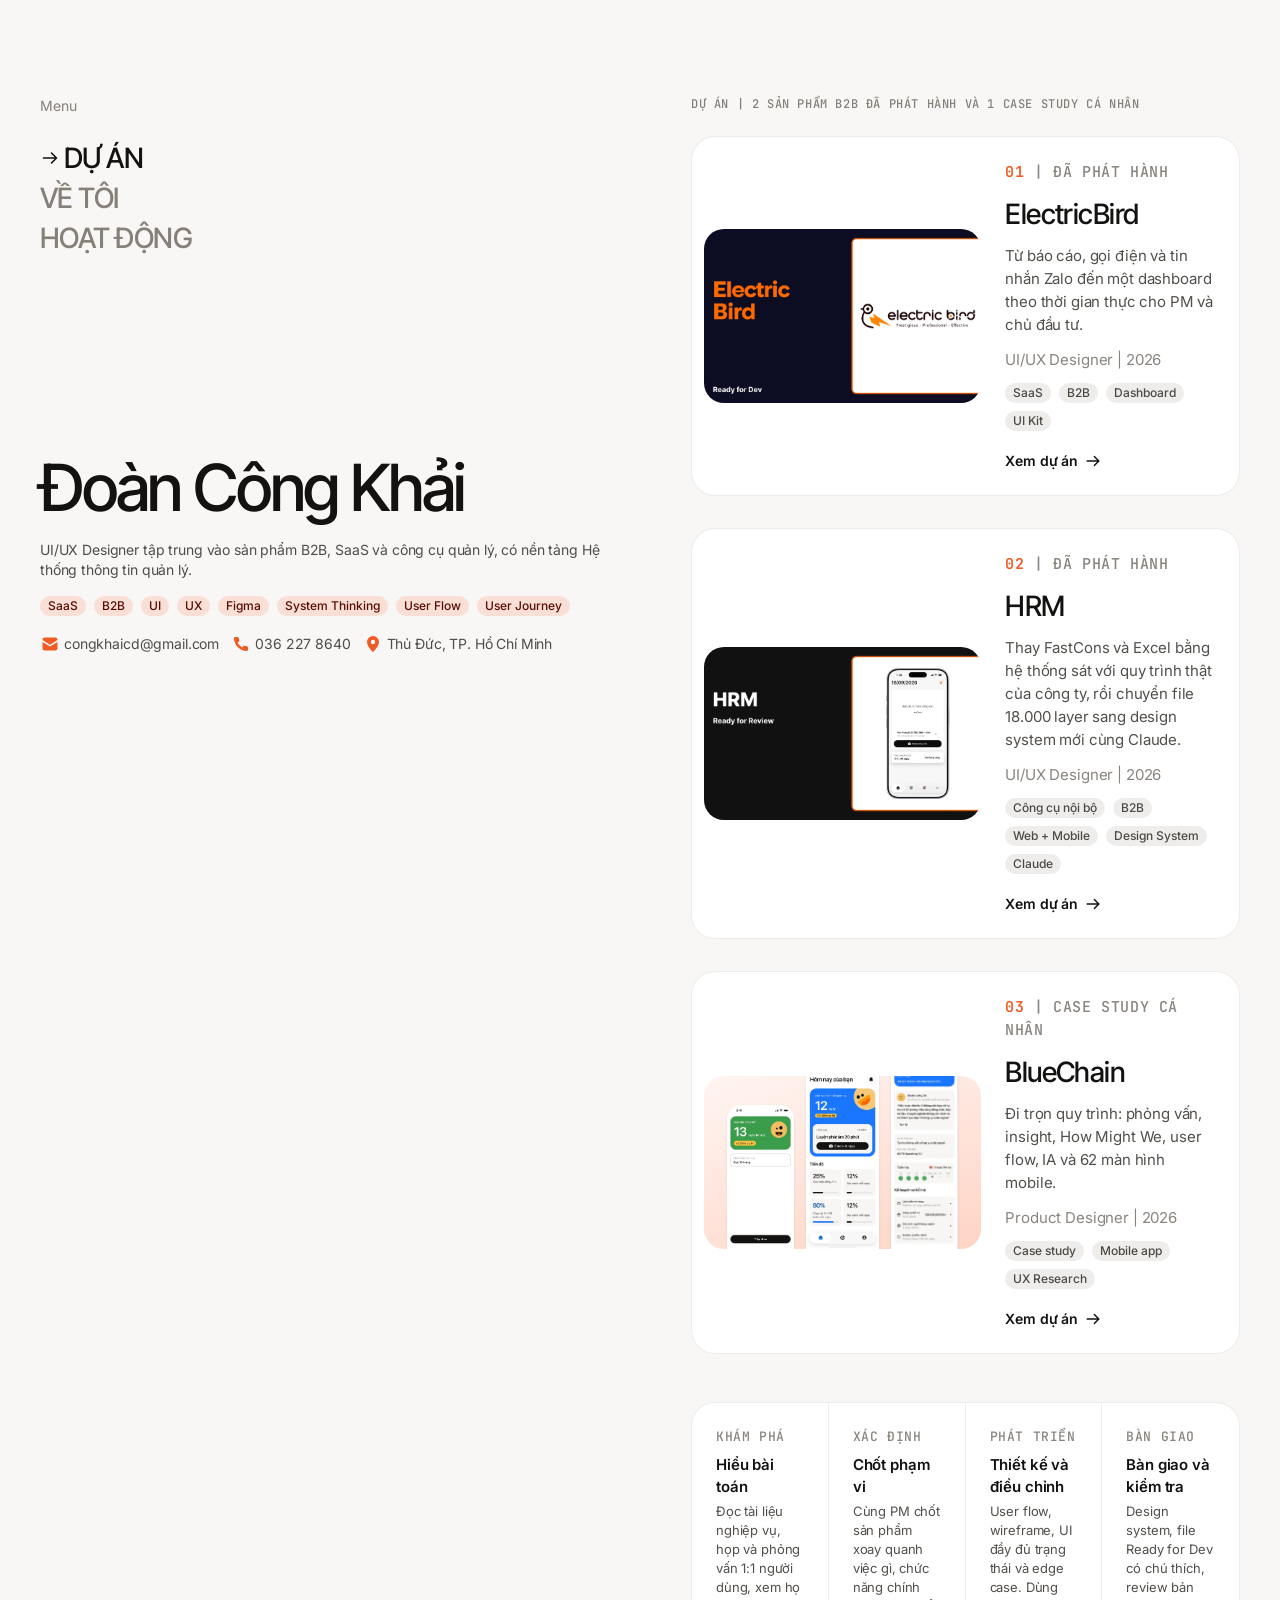
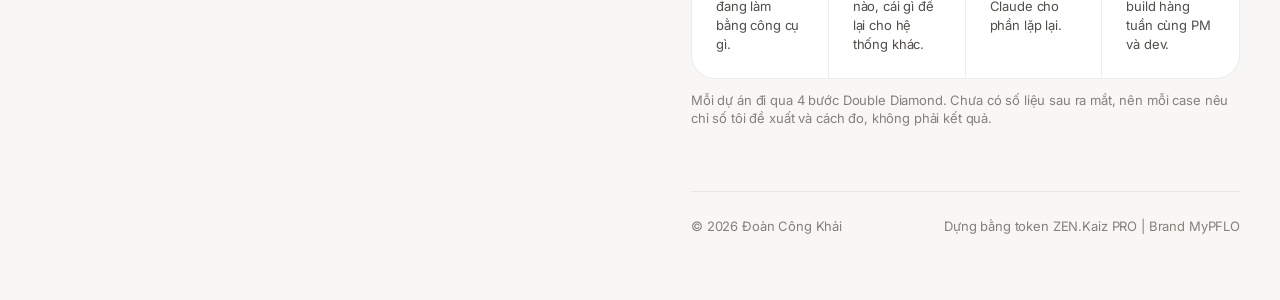
==== commit 4d97f5c0: "Restructure site to Figma frame and update CV - Split the long page into Projects home, one page per" ====
--- a/index.html
+++ b/index.html
@@ -3,421 +3,73 @@
 <head>
 <meta charset="utf-8">
 <meta name="viewport" content="width=device-width,initial-scale=1">
-<title>Đoàn Công Khải · UI/UX Designer · Portfolio</title>
-<meta name="description" content="Portfolio của Đoàn Công Khải, UI/UX Designer chuyên sản phẩm B2B/SaaS: nền tảng giám sát điện mặt trời ElectricBird, hệ thống HRM nội bộ, chuyển đổi design system bằng Claude, và case study BlueChain.">
-<meta property="og:title" content="Đoàn Công Khải · UI/UX Designer">
-<meta property="og:description" content="B2B/SaaS · Design process · System thinking · Design system · AI trong quy trình thiết kế">
-<meta property="og:image" content="assets/img/eb-dashboard.webp">
+<title>Đoàn Công Khải | UI/UX Designer | Portfolio</title>
+<meta name="description" content="Portfolio của Đoàn Công Khải, UI/UX Designer B2B/SaaS: nền tảng giám sát điện mặt trời ElectricBird, hệ thống HRM nội bộ chuyển sang ZEN.Kaiz PRO cùng Claude, và case study BlueChain.">
+<meta property="og:title" content="Đoàn Công Khải | UI/UX Designer | Portfolio">
+<meta property="og:description" content="Portfolio của Đoàn Công Khải, UI/UX Designer B2B/SaaS: nền tảng giám sát điện mặt trời ElectricBird, hệ thống HRM nội bộ chuyển sang ZEN.Kaiz PRO cùng Claude, và case study BlueChain.">
+<meta property="og:image" content="https://congkhaidoan.github.io/assets/img/eb-dashboard.webp">
+<link rel="canonical" href="https://congkhaidoan.github.io/">
 <link rel="preconnect" href="https://fonts.googleapis.com"><link rel="preconnect" href="https://fonts.gstatic.com" crossorigin>
-<link href="https://fonts.googleapis.com/css2?family=Inter:wght@400;500;600;700&family=JetBrains+Mono:wght@500;600&display=swap" rel="stylesheet">
+<link href="https://fonts.googleapis.com/css2?family=Inter:wght@400;500;600;700&family=Inter+Tight:wght@500;600&family=JetBrains+Mono:wght@500;600&display=swap" rel="stylesheet">
 <link rel="stylesheet" href="assets/style.css">
-<script type="application/ld+json">{"@context":"https://schema.org","@type":"Person","name":"Đoàn Công Khải","alternateName":"Doan Cong Khai","jobTitle":"UI/UX Designer","email":"mailto:congkhaicd@gmail.com","telephone":"+84362278640","address":{"@type":"PostalAddress","addressLocality":"Thủ Đức, TP. Hồ Chí Minh","addressCountry":"VN"},"worksFor":{"@type":"Organization","name":"Electric Bird"},"alumniOf":[{"@type":"CollegeOrUniversity","name":"Đại học Tài chính – Marketing"},{"@type":"EducationalOrganization","name":"DAS – Design Anthropology School"}],"knowsAbout":["UX/UI Design","B2B SaaS","Design System","User Flow","Wireframing","Figma","Claude","Developer Handoff"]}</script>
 </head>
 <body>
 <a class="skip" href="#main">Bỏ qua tới nội dung</a>
-<header class="nav">
-  <div class="wrap">
-    <a class="logo" href="#top"><i></i>Đoàn Công Khải</a>
-    <ul>
-      <li><a href="#du-an">Dự án</a></li>
-      <li><a href="#cach-lam">Cách tôi làm</a></li>
-      <li><a href="#about">Về tôi</a></li>
-      <li><a href="#lien-he">Liên hệ</a></li>
-    </ul>
-    <a class="btn btn-primary" href="cv.html">Xem CV</a>
+<div class="shell">
+<aside class="side">
+<nav class="menu" aria-label="Menu chính"><p class="cap">Menu</p><ul><li><a href="index.html" aria-current="page"><svg viewBox="0 0 20 20" fill="none" stroke="currentColor" stroke-width="1.6" stroke-linecap="round" stroke-linejoin="round" aria-hidden="true"><path d="M3.5 10h13m0 0-5-5m5 5-5 5"/></svg>Dự án</a></li><li><a href="about.html"><svg viewBox="0 0 20 20" fill="none" stroke="currentColor" stroke-width="1.6" stroke-linecap="round" stroke-linejoin="round" aria-hidden="true"><path d="M3.5 10h13m0 0-5-5m5 5-5 5"/></svg>Về tôi</a></li><li><a href="playground.html"><svg viewBox="0 0 20 20" fill="none" stroke="currentColor" stroke-width="1.6" stroke-linecap="round" stroke-linejoin="round" aria-hidden="true"><path d="M3.5 10h13m0 0-5-5m5 5-5 5"/></svg>Hoạt động</a></li></ul></nav>
+<div class="profile"><p class="display">Đoàn Công Khải</p><p class="bio">UI/UX Designer tập trung vào sản phẩm B2B, SaaS và công cụ quản lý, có nền tảng Hệ thống thông tin quản lý.</p><div class="badges"><span class="badge">SaaS</span><span class="badge">B2B</span><span class="badge">UI</span><span class="badge">UX</span><span class="badge">Figma</span><span class="badge">System Thinking</span><span class="badge">User Flow</span><span class="badge">User Journey</span></div><div class="contact"><a href="mailto:congkhaicd@gmail.com"><svg viewBox="0 0 20 20" fill="currentColor" aria-hidden="true"><path d="M2.5 5.8A2.3 2.3 0 0 1 4.8 3.5h10.4a2.3 2.3 0 0 1 2.3 2.3v.3l-7.5 4.6-7.5-4.6v-.3Zm0 2.1v6.3a2.3 2.3 0 0 0 2.3 2.3h10.4a2.3 2.3 0 0 0 2.3-2.3V7.9l-7.1 4.3a.75.75 0 0 1-.8 0L2.5 7.9Z"/></svg>congkhaicd@gmail.com</a><a href="tel:+84362278640"><svg viewBox="0 0 20 20" fill="currentColor" aria-hidden="true"><path d="M3 4.2C3 3.5 3.5 3 4.2 3h2.4c.5 0 1 .4 1.1.9l.6 2.6c.1.4 0 .9-.4 1.2L6.6 8.8a10 10 0 0 0 4.6 4.6l1.1-1.3c.3-.4.8-.5 1.2-.4l2.6.6c.5.1.9.6.9 1.1v2.4c0 .7-.5 1.2-1.2 1.2C9 17 3 11 3 4.2Z"/></svg>036 227 8640</a><a href="https://maps.google.com/?q=Thu+Duc" target="_blank" rel="noopener"><svg viewBox="0 0 20 20" fill="currentColor" aria-hidden="true"><path d="M10 2a6 6 0 0 0-6 6c0 4.2 5.1 9.3 5.4 9.6.3.3.9.3 1.2 0 .3-.3 5.4-5.4 5.4-9.6a6 6 0 0 0-6-6Zm0 8.2a2.2 2.2 0 1 1 0-4.4 2.2 2.2 0 0 1 0 4.4Z"/></svg>Thủ Đức, TP. Hồ Chí Minh</a></div></div>
+<span aria-hidden="true"></span>
+</aside>
+<main class="main" id="main">
+<h1 class="label" style="margin-bottom:24px">Dự án | 2 sản phẩm B2B đã phát hành và 1 case study cá nhân</h1>
+<div class="projects">
+<a class="project" href="du-an/electricbird.html">
+  <div class="cover"><img src="assets/img/eb-cover.webp" alt="Ảnh bìa ElectricBird: dashboard giám sát điện mặt trời" width="1600" height="960" loading="lazy"></div>
+  <div class="body">
+    <p class="label"><b>01</b> | Đã phát hành</p>
+    <h2>ElectricBird</h2>
+    <p>Từ báo cáo, gọi điện và tin nhắn Zalo đến một dashboard theo thời gian thực cho PM và chủ đầu tư.</p>
+    <p class="meta-line">UI/UX Designer | 2026</p>
+    <div class="badges"><span class="badge neutral">SaaS</span><span class="badge neutral">B2B</span><span class="badge neutral">Dashboard</span><span class="badge neutral">UI Kit</span></div>
+    <span class="go">Xem dự án <svg viewBox="0 0 20 20" fill="none" stroke="currentColor" stroke-width="1.6" stroke-linecap="round" stroke-linejoin="round" aria-hidden="true"><path d="M3.5 10h13m0 0-5-5m5 5-5 5"/></svg></span>
   </div>
-</header>
-
-<main id="main">
-<!-- HERO -->
-<section class="hero" id="top">
-  <div class="wrap">
-    <div class="hero-grid">
-      <div>
-        <p class="label">UI/UX Designer · <b>B2B / SaaS</b></p>
-        <h1 style="margin-top:16px">Thiết kế hệ thống quản lý <em>từ quy trình thật</em> của người dùng.</h1>
-        <p class="lead">Tôi là Đoàn Công Khải, UI/UX Designer tại Electric Bird. Tôi thiết kế nền tảng SaaS giám sát nhà máy điện mặt trời và hệ thống quản trị nhân sự nội bộ (web + mobile): từ phỏng vấn người dùng, chốt phạm vi, user flow, wireframe đến UI đầy đủ trạng thái, design system và bàn giao cho developer.</p>
-        <div class="actions">
-          <a class="btn btn-accent" href="#du-an">Xem dự án</a>
-          <a class="btn btn-tertiary" href="cv.html">Xem CV (PDF)</a>
-          <a class="btn btn-tertiary" href="assets/cv/DoanCongKhai_CV_VN.pdf" download>
-            <svg viewBox="0 0 24 24" fill="none" stroke="currentColor" stroke-width="2" stroke-linecap="round" stroke-linejoin="round" aria-hidden="true"><path d="M12 3v12m0 0l-5-5m5 5l5-5M5 21h14"/></svg>Tải CV</a>
-        </div>
-      </div>
-      <div class="portrait"><img src="assets/img/about-09.webp" alt="Ảnh chân dung Đoàn Công Khải" width="933" height="1400"></div>
-    </div>
-    <div class="facts" aria-label="Tóm tắt nhanh">
-      <div class="fact"><div class="num">2<span>+</span></div><p>sản phẩm B2B/SaaS thực tế đã phát hành tại Electric Bird</p></div>
-      <div class="fact"><div class="num">8<span> MW</span></div><p>công suất các dự án điện mặt trời mà ElectricBird giám sát</p></div>
-      <div class="fact"><div class="num">18k</div><p>layer trong file HRM được chuyển sang ZEN.Kaiz PRO cùng Claude</p></div>
-      <div class="fact"><div class="num">0</div><p>tham chiếu còn trỏ về thư viện cũ sau khi chuyển đổi</p></div>
-    </div>
+</a>
+<a class="project" href="du-an/hrm.html">
+  <div class="cover"><img src="assets/img/hrm-cover.webp" alt="Ảnh bìa HRM: màn hình web và app chấm công" width="1600" height="960" loading="lazy"></div>
+  <div class="body">
+    <p class="label"><b>02</b> | Đã phát hành</p>
+    <h2>HRM</h2>
+    <p>Thay FastCons và Excel bằng hệ thống sát với quy trình thật của công ty, rồi chuyển file 18.000 layer sang design system mới cùng Claude.</p>
+    <p class="meta-line">UI/UX Designer | 2026</p>
+    <div class="badges"><span class="badge neutral">Công cụ nội bộ</span><span class="badge neutral">B2B</span><span class="badge neutral">Web + Mobile</span><span class="badge neutral">Design System</span><span class="badge neutral">Claude</span></div>
+    <span class="go">Xem dự án <svg viewBox="0 0 20 20" fill="none" stroke="currentColor" stroke-width="1.6" stroke-linecap="round" stroke-linejoin="round" aria-hidden="true"><path d="M3.5 10h13m0 0-5-5m5 5-5 5"/></svg></span>
   </div>
+</a>
+<a class="project" href="du-an/bluechain.html">
+  <div class="cover phones3"><img src="assets/img/bc-checkin.webp" alt="" width="390" height="844" loading="lazy"><img src="assets/img/bc-home.webp" alt="Màn hình app BlueChain" width="390" height="984" loading="lazy"><img src="assets/img/bc-goal.webp" alt="" width="271" height="1000" loading="lazy"></div>
+  <div class="body">
+    <p class="label"><b>03</b> | Case study cá nhân</p>
+    <h2>BlueChain</h2>
+    <p>Đi trọn quy trình: phỏng vấn, insight, How Might We, user flow, IA và 62 màn hình mobile.</p>
+    <p class="meta-line">Product Designer | 2026</p>
+    <div class="badges"><span class="badge neutral">Case study</span><span class="badge neutral">Mobile app</span><span class="badge neutral">UX Research</span></div>
+    <span class="go">Xem dự án <svg viewBox="0 0 20 20" fill="none" stroke="currentColor" stroke-width="1.6" stroke-linecap="round" stroke-linejoin="round" aria-hidden="true"><path d="M3.5 10h13m0 0-5-5m5 5-5 5"/></svg></span>
+  </div>
+</a>
+</div>
+<section aria-labelledby="cach-lam">
+  <div class="process">
+    <div><p class="label">Khám phá</p><h4 id="cach-lam">Hiểu bài toán</h4><p>Đọc tài liệu nghiệp vụ, họp và phỏng vấn 1:1 người dùng, xem họ đang làm bằng công cụ gì.</p></div>
+    <div><p class="label">Xác định</p><h4>Chốt phạm vi</h4><p>Cùng PM chốt sản phẩm xoay quanh việc gì, chức năng chính nào, cái gì để lại cho hệ thống khác.</p></div>
+    <div><p class="label">Phát triển</p><h4>Thiết kế và điều chỉnh</h4><p>User flow, wireframe, UI đầy đủ trạng thái và edge case. Dùng Claude cho phần lặp lại.</p></div>
+    <div><p class="label">Bàn giao</p><h4>Bàn giao và kiểm tra</h4><p>Design system, file Ready for Dev có chú thích, review bản build hàng tuần cùng PM và dev.</p></div>
+  </div>
+  <p class="note">Mỗi dự án đi qua 4 bước Double Diamond. Chưa có số liệu sau ra mắt, nên mỗi case nêu chỉ số tôi đề xuất và cách đo, không phải kết quả.</p>
 </section>
-
-<!-- HOW I WORK -->
-<section class="block" id="cach-lam">
-  <div class="wrap">
-    <div class="sec-head">
-      <p class="label">01 · Cách tôi làm</p>
-      <div>
-        <h2>Mỗi dự án đi qua 4 bước Double Diamond.</h2>
-        <p>Tôi không có số liệu sau ra mắt để khoe, nên portfolio này tập trung vào quy trình và lý do đằng sau từng quyết định thiết kế. Phần đo lường ở mỗi case là chỉ số tôi đề xuất và cách đo, không phải kết quả.</p>
-      </div>
-    </div>
-    <div class="process">
-      <div><p class="label">Discover</p><h4>Hiểu bài toán</h4><p>Đọc tài liệu nghiệp vụ, họp và phỏng vấn 1:1 người dùng, xem họ đang làm bằng công cụ gì.</p></div>
-      <div><p class="label">Define</p><h4>Chốt phạm vi</h4><p>Cùng PM chốt sản phẩm xoay quanh việc gì, chức năng chính nào, cái gì để lại cho hệ thống khác.</p></div>
-      <div><p class="label">Develop</p><h4>Thiết kế và điều chỉnh</h4><p>User flow, wireframe, UI đầy đủ trạng thái và edge case. Dùng Claude cho phần lặp lại, điều chỉnh theo góp ý dev.</p></div>
-      <div><p class="label">Deliver</p><h4>Bàn giao và kiểm tra</h4><p>Design system, file Ready for Dev có chú thích, review bản build hàng tuần cùng PM và dev.</p></div>
-    </div>
-  </div>
-</section>
-
-<!-- CASE INDEX -->
-<section class="block" id="du-an">
-  <div class="wrap">
-    <div class="sec-head">
-      <p class="label">02 · Dự án</p>
-      <div><h2>2 sản phẩm thật, 1 câu chuyện design system và 1 case study cá nhân.</h2></div>
-    </div>
-    <div class="case-list">
-      <a class="case-card" href="#electricbird"><span class="idx">01</span><div><h3>ElectricBird: giám sát nhà máy điện mặt trời</h3><p>Từ báo cáo, gọi điện và tin nhắn Zalo đến một dashboard theo thời gian thực cho PM và chủ đầu tư.</p><div class="tags"><span class="tag brand">SaaS · B2B</span><span class="tag">Dashboard</span><span class="tag">UI Kit riêng</span><span class="tag">Đã phát hành</span></div></div><span class="arrow" aria-hidden="true">↓</span></a>
-      <a class="case-card" href="#hrm"><span class="idx">02</span><div><h3>HRM + E-learning: thay FastCons và Excel</h3><p>Hệ thống chấm công và hồ sơ nhân sự (web + mobile), xây từ phỏng vấn phòng Hành chính nhân sự.</p><div class="tags"><span class="tag brand">Công cụ nội bộ · B2B</span><span class="tag">Web + Mobile</span><span class="tag">Claude</span><span class="tag">ZEN.Kaiz PRO</span></div></div><span class="arrow" aria-hidden="true">↓</span></a>
-      <a class="case-card" href="#migration"><span class="idx">03</span><div><h3>Chuyển file 18.000 layer sang design system mới cùng Claude</h3><p>Migrate file HRM từ ZEN.Kaiz FREE sang PRO qua Figma MCP, còn 0 tham chiếu cũ.</p><div class="tags"><span class="tag brand">Design system</span><span class="tag">AI trong quy trình</span><span class="tag">Figma MCP</span></div></div><span class="arrow" aria-hidden="true">↓</span></a>
-      <a class="case-card" href="#bluechain"><span class="idx">04</span><div><h3>BlueChain: giúp người trẻ đi làm giữ kế hoạch 1 năm</h3><p>Case study cá nhân tại DAS: phỏng vấn, insight, How Might We, user flow, IA và 62 màn hình mobile.</p><div class="tags"><span class="tag brand">Case study</span><span class="tag">Mobile app</span><span class="tag">UX Research</span></div></div><span class="arrow" aria-hidden="true">↓</span></a>
-    </div>
-  </div>
-</section>
-
-<!-- CASE 1: ELECTRICBIRD -->
-<article class="case" id="electricbird">
-  <div class="wrap">
-    <div class="case-top">
-      <div>
-        <p class="label">Case <b>01</b> · SaaS B2B</p>
-        <h2 style="margin-top:12px">ElectricBird: từ báo cáo và tin nhắn Zalo đến một màn hình giám sát nhà máy điện mặt trời</h2>
-        <p class="lead summary">Thiết kế nền tảng SaaS giám sát và quản lý hệ thống điện mặt trời có công suất đến 8 MW. Sản phẩm đã phát hành và đang chạy thật.</p>
-      </div>
-      <div class="meta"><dl>
-        <dt>Năm</dt><dd>2026</dd>
-        <dt>Vai trò</dt><dd>UI/UX Designer duy nhất. Cùng PM chốt phạm vi và tính năng chính; tự triển khai toàn bộ thiết kế, UI Kit và file bàn giao.</dd>
-        <dt>Team</dt><dd>1 PM, 1 Frontend, 1 Backend</dd>
-        <dt>Nền tảng</dt><dd>Web 1920px, Mobile, Dark mode</dd>
-        <dt>Trạng thái</dt><dd>Đã phát hành, đang chạy thật</dd>
-      </dl></div>
-    </div>
-
-    <figure class="shot"><img src="assets/img/eb-dashboard.webp" alt="Dashboard ElectricBird: biểu đồ năng lượng trong ngày, AI Insight, System Health Score, tổng năng lượng, công suất hiện tại và bản đồ nhà máy" width="1600" height="1381" loading="lazy"><figcaption>Dashboard đọc từ trên xuống theo mức độ khẩn cấp: số liệu live trong ngày → AI Insight và sức khoẻ hệ thống → biểu đồ theo kỳ → thông số chung. Số liệu trong ảnh là dữ liệu mẫu.</figcaption></figure>
-
-    <div class="stage"><p class="label">Discover</p><div>
-      <h3>Hiểu bài toán</h3>
-      <p>Trước dự án, công ty chưa có hệ thống nào. Tình hình các nhà máy được nắm qua báo cáo, hoặc qua nhân viên gọi điện và nhắn Zalo, nên quản lý không cập nhật ngay được khi có sự cố.</p>
-      <p>Người dùng chính là <strong>PM quản lý dự án</strong> và <strong>phía chủ đầu tư</strong>, mở hệ thống lên để xem hoạt động của dự án. Yêu cầu đến từ PM kèm các nguồn tham khảo PM cung cấp; tôi đọc và phân tích các nguồn đó để hiểu nghiệp vụ vận hành điện mặt trời.</p>
-    </div></div>
-
-    <div class="stage"><p class="label">Define</p><div>
-      <h3>Chốt phạm vi thành 2 giai đoạn</h3>
-      <p>Tôi và PM thống nhất sản phẩm xoay quanh việc gì, gồm những chức năng chính nào và tham khảo từ đâu.</p>
-      <ul>
-        <li><strong>Phase 1, nền tảng chung (14 luồng):</strong> Dashboard, Reports, AI Insight, Performance map, 3D map, Notifications, Email template, Members, Phân quyền, Account setting, Log in, Mobile, Dark mode, 404.</li>
-        <li><strong>Phase 2, quản lý theo nhà máy:</strong> All Plants, chi tiết từng Plant (General, Analytics, Alarm, History, PV String), All Devices, Support.</li>
-      </ul>
-    </div></div>
-
-    <div class="stage"><p class="label">Develop</p><div>
-      <h3>Thiết kế và điều chỉnh</h3>
-      <div class="why" style="margin-top:0">
-        <div><h4>Vì sao dashboard sắp theo mức độ khẩn cấp</h4><p>Mở dashboard lên, người dùng cần biết ngay chỉ số live của tất cả dự án đang chạy và có bất thường không. Nên biểu đồ live trong ngày đứng đầu, AI Insight và System Health Score (trên 20.000 thiết bị) đứng thứ hai, rồi mới tới biểu đồ theo kỳ và thông số chung. Đây là đề xuất của tôi.</p></div>
-        <div><h4>Biểu đồ chi tiết hơn theo yêu cầu PM</h4><p>Giữ biểu đồ Actual chồng lên Expected, nhưng thêm đường gióng giữa trục tung và trục hoành, ghi rõ đơn vị đo và khoảng cách thời gian trên trục để đọc số chính xác.</p></div>
-        <div><h4>Bỏ đính kèm ảnh vì giới hạn kỹ thuật</h4><p>Bản đầu có đính kèm ảnh trực tiếp trong thông báo sự cố. Tôi bỏ chức năng này vì dữ liệu camera nằm trong hệ thống riêng của chủ đầu tư, công ty không truy cập được dễ dàng.</p></div>
-        <div><h4>Rút gọn flow đổi mật khẩu theo góp ý Backend</h4><p>Bản đầu nhiều bước (email, OTP, mật khẩu cũ, xác nhận) vì tôi nghĩ nhiều bước an toàn hơn. Dev góp ý flow dài dễ bị ngắt giữa chừng. Flow mới gộp mật khẩu cũ, mới và xác nhận vào một màn, rồi xác minh OTP.</p></div>
-      </div>
-      <p style="margin-top:16px"><strong>AI Insight Center</strong> là yêu cầu của PM. Tôi thiết kế cách hiển thị insight thành việc cần làm, ví dụ "cần vệ sinh panel" kèm nhãn Action required, và dự báo thời tiết ảnh hưởng sản lượng.</p>
-    </div></div>
-
-    <div class="stage"><p class="label">Deliver</p><div>
-      <h3>UI Kit riêng, bàn giao và kiểm tra</h3>
-      <ul>
-        <li><strong>UI Kit riêng:</strong> ElectricBird được thiết kế trước khi công ty có ZEN.Kaiz PRO, nên tôi tự xây UI Kit gồm Colors, Text, Spacing, Icon. Trạng thái thiết bị (Active, Inactive, Shutdown, Stand by, Update) dùng một bộ màu nhất quán trên mọi biểu đồ; có Skeleton cho trạng thái đang tải.</li>
-        <li><strong>Bàn giao:</strong> file "Ready for Dev" tách riêng khỏi file thiết kế, có chú thích những điểm cần lưu ý; dev góp ý bằng comment trực tiếp trong file.</li>
-        <li><strong>Kiểm tra:</strong> PM và team họp hàng tuần để cùng xem bản dev làm và góp ý.</li>
-      </ul>
-    </div></div>
-
-    <div class="stage"><p class="label">Đo lường</p><div>
-      <h3>Chỉ số tôi đề xuất</h3>
-      <p>Dự án chưa đo số liệu sau ra mắt. Tôi chọn chỉ số theo Goal → Signal → Metric: bắt đầu từ mục tiêu, tìm hành vi cho thấy mục tiêu đạt được, rồi mới chọn con số.</p>
-      <div class="tbl-wrap"><table class="metrics">
-        <thead><tr><th>Mục tiêu</th><th>Tín hiệu</th><th>Chỉ số đề xuất</th></tr></thead>
-        <tbody>
-          <tr><td>PM biết sự cố sớm hơn</td><td>PM mở sự cố từ hệ thống, không chờ người báo</td><td>Thời gian từ lúc thiết bị báo lỗi đến lúc PM mở sự cố</td></tr>
-          <tr><td>Bỏ kênh hỏi đáp thủ công</td><td>Ít gọi điện, nhắn Zalo hỏi tình trạng</td><td>Số cuộc gọi, tin nhắn hỏi tình trạng mỗi tuần, so trước và sau</td></tr>
-          <tr><td>Dùng thường xuyên</td><td>PM, chủ đầu tư quay lại xem dashboard</td><td>Tỷ lệ người dùng đăng nhập hằng tuần</td></tr>
-          <tr><td>Tin vào số liệu</td><td>Xem, xuất báo cáo từ hệ thống thay vì nhận file</td><td>Số báo cáo được xem hoặc xuất từ hệ thống</td></tr>
-        </tbody>
-      </table></div>
-      <p class="note">Định tính: phỏng vấn ngắn PM và chủ đầu tư sau một tháng dùng: còn phải hỏi qua Zalo không, số liệu nào chưa tin, phần nào trên dashboard ít khi nhìn tới.</p>
-    </div></div>
-  </div>
-</article>
-
-<!-- CASE 2: HRM -->
-<article class="case" id="hrm">
-  <div class="wrap">
-    <div class="case-top">
-      <div>
-        <p class="label">Case <b>02</b> · Công cụ nội bộ B2B</p>
-        <h2 style="margin-top:12px">HRM + E-learning: thay FastCons và Excel bằng hệ thống sát với cách công ty thật sự làm việc</h2>
-        <p class="lead summary">Hệ thống quản trị nội bộ của Electric Bird cho chấm công và hồ sơ nhân sự: web cho quản lý và HR, app mobile cho nhân viên. App sau đó mở rộng thành siêu ứng dụng có E-learning.</p>
-      </div>
-      <div class="meta"><dl>
-        <dt>Năm</dt><dd>2026</dd>
-        <dt>Vai trò</dt><dd>UI/UX Designer duy nhất: phỏng vấn, thiết kế web + mobile, đề xuất và chuyển sang ZEN.Kaiz PRO, bàn giao</dd>
-        <dt>Team</dt><dd>1 PM, 1 Frontend, 1 Backend, phòng Hành chính nhân sự</dd>
-        <dt>Nền tảng</dt><dd>Web (quản lý, HR, admin) + Mobile (nhân viên)</dd>
-        <dt>AI</dt><dd>Claude</dd>
-        <dt>Trạng thái</dt><dd>Đã phát hành, đang thử nghiệm trước khi áp dụng chính thức</dd>
-      </dl></div>
-    </div>
-
-    <figure class="shot"><img src="assets/img/hrm-approvals.webp" alt="Màn Đơn từ và Phê duyệt trên web HRM: 4 thẻ đếm, bảng đơn có quỹ phép trước và sau duyệt, tiến trình duyệt trên từng dòng" width="1600" height="1099" loading="lazy"><figcaption>Màn Đơn từ &amp; Phê duyệt: 4 thẻ đếm, quỹ phép trước → sau khi duyệt, tiến trình duyệt nhiều cấp ngay trên từng dòng, nút "Nhắc quản lý", duyệt hàng loạt.</figcaption></figure>
-
-    <div class="stage"><p class="label">Discover</p><div>
-      <h3>Hiểu người dùng</h3>
-      <p>Công ty đang dùng FastCons kết hợp Excel để chấm công, lưu hồ sơ nhân sự bản mềm trên máy tính và cloud, tính lương bằng Misa. Tôi họp chung và phỏng vấn trực tiếp từng người ở phòng Hành chính nhân sự (HCNS). Ba vấn đề họ nêu nhiều nhất:</p>
-      <ol>
-        <li>Chức năng của FastCons không sát với công việc thực tế của công ty.</li>
-        <li>Những việc bắt buộc phải làm lại nằm ở tính năng phụ, khó tìm.</li>
-        <li>Ứng dụng hay lỗi vặt.</li>
-      </ol>
-    </div></div>
-
-    <div class="stage"><p class="label">Define</p><div>
-      <h3>Chốt phạm vi: chấm công và hồ sơ nhân sự</h3>
-      <p>Tôi và PM chốt phạm vi xoay quanh <strong>chấm công và quản lý hồ sơ nhân sự</strong>; nghiệp vụ lương vẫn để Misa xử lý. Sau đó tôi tự triển khai toàn bộ:</p>
-      <ul>
-        <li><strong>Chấm công:</strong> nhật ký, giám sát vị trí, bảng công tổng hợp, xử lý ngoại lệ, đơn từ và phê duyệt, ca và lịch làm việc, phân công ca, ngày nghỉ lễ.</li>
-        <li><strong>Nhân sự:</strong> danh sách nhân sự, hợp đồng và phụ lục, hồ sơ giấy tờ, tuyển dụng, đánh giá.</li>
-        <li><strong>Hệ thống tổ chức:</strong> cơ cấu tổ chức, văn phòng và dự án, phòng ban và chức vụ, tài khoản và phân quyền.</li>
-      </ul>
-    </div></div>
-
-    <div class="stage"><p class="label">Develop</p><div>
-      <h3>Thiết kế theo đúng quy trình duyệt của HCNS</h3>
-      <p><strong>Dùng Claude:</strong> phân tích yêu cầu để đề xuất user flow, thiết kế các UI edge case lặp đi lặp lại, và dựng wireframe ban đầu để chắc không thiếu thông tin trước khi vào UI chi tiết.</p>
-      <div class="why">
-        <div><h4>Vì sao hiện quỹ phép ngay trên dòng đơn, không chặn khi hết phép</h4><p>Trên FastCons, quỹ phép nằm ở tab riêng mà HCNS rất ít mở, dù đó là thông tin họ cần để quyết định. Hệ thống cũng không thể tự chặn khi quỹ phép bằng 0, vì vẫn có đơn bất khả kháng được cấp trên đồng ý. Nên tôi hiện quỹ phép trước và sau khi duyệt (6 → 5,5 ngày) để người duyệt tự quyết.</p></div>
-        <div><h4>Vì sao cần tiến trình duyệt trên từng dòng</h4><p>Quy trình thật có 1 hoặc 2 cấp tuỳ loại đơn. Đơn giải trình chấm công từ lần thứ 2 phải kèm minh chứng và được cấp trên trực tiếp duyệt trước HCNS. Hiện ai đã duyệt, ai đang chờ giúp HCNS biết đơn đang ở bước nào. HCNS đồng ý các thẻ đếm vì khớp quy trình họ cần quản lý.</p></div>
-        <div><h4>Vì sao Home mobile chỉ có nút Chấm công</h4><p>Nhân viên mở app hằng ngày, nhiều nhất để chấm công vào và ra, thứ hai là tạo đơn từ, thứ ba là xem bảng công và ngày phép. Home ưu tiên đúng thứ tự đó: nút chấm công trên cùng, số công tháng ngay bên dưới.</p></div>
-        <div><h4>Vì sao chấm công bằng gương mặt cần flow ngoại lệ</h4><p>Hệ thống vẫn cho chấm công khi gương mặt không khớp, thiếu sáng, ảnh nhoè hoặc mờ, để không chặn việc chấm công hằng ngày. Đổi lại, các lượt đó vào một flow xử lý ngoại lệ để HCNS kiểm tra lại.</p></div>
-      </div>
-      <div class="phones">
-        <figure><figcaption>Home: nút chấm công là hành động chính, số công tháng ngay bên dưới.</figcaption><img src="assets/img/hrm-home.webp" alt="Màn Home app HRM với nút Chấm công vào và số công tháng" width="390" height="844" loading="lazy"></figure>
-        <figure style="grid-column:span 2;padding:24px"><figcaption>Từ ứng dụng nhân viên thành siêu ứng dụng</figcaption><p style="margin-top:8px">Ban đầu app chỉ để nhân viên chấm công bằng gương mặt, theo dõi công và tạo đơn từ. Sau đó Giám đốc và PM định hướng lại: tích hợp E-learning để nhân viên làm bài test công ty ngay trên app, rồi biến app thành siêu ứng dụng chứa các mini app khác. Tôi chốt hướng thiết kế app theo mô hình này.</p><p style="margin-top:12px">Sidebar web cũng đã thiết kế sẵn cho 7 phân hệ: Nhân sự, Chấm công, An toàn HSE, Chủ đầu tư, Dự án &amp; Công trình, Phân bổ công việc, Hệ thống.</p><span></span></figure>
-      </div>
-    </div></div>
-
-    <div class="stage"><p class="label">Deliver</p><div>
-      <h3>Design system, bàn giao và kiểm tra</h3>
-      <ul>
-        <li><strong>Chuyển design system:</strong> tôi bắt đầu với bản ZEN.Kaiz miễn phí, sau đó đề xuất và được công ty đồng ý mua bản PRO, rồi dùng Claude để chuyển đổi. Chi tiết ở case 03.</li>
-        <li><strong>Bàn giao:</strong> file "Ready for Review/Dev" riêng, có chú thích; dev góp ý bằng comment trong file.</li>
-        <li><strong>Kiểm tra:</strong> họp hàng tuần cùng PM và team để xem bản dev làm và góp ý.</li>
-      </ul>
-    </div></div>
-
-    <div class="stage"><p class="label">Đo lường</p><div>
-      <h3>Đo mốc ban đầu khi đang thử nghiệm</h3>
-      <p>HRM đang thử nghiệm trước khi áp dụng chính thức, nên đây là lúc đo baseline. Các chỉ số tôi đề xuất, chưa có kết quả:</p>
-      <div class="tbl-wrap"><table class="metrics">
-        <thead><tr><th>Mục tiêu</th><th>Chỉ số đề xuất</th></tr></thead>
-        <tbody>
-          <tr><td>Chấm công nhanh, ít lỗi</td><td>Thời gian từ lúc mở app đến lúc chấm công xong; tỷ lệ chấm công thành công ngay lần đầu</td></tr>
-          <tr><td>Duyệt đơn nhanh, đủ thông tin</td><td>Thời gian từ lúc tạo đơn đến lúc duyệt xong; số đơn HCNS phải hỏi lại hoặc yêu cầu bổ sung minh chứng</td></tr>
-          <tr><td>Thay FastCons và Excel</td><td>Tỷ lệ nhân viên chấm công qua app; thời gian HCNS chốt bảng công cuối tháng so với cách cũ</td></tr>
-        </tbody>
-      </table></div>
-      <p class="note">Định tính: usability test với khoảng 5 nhân viên qua 3 tác vụ dùng nhiều nhất (chấm công, tạo đơn, xem ngày phép); phỏng vấn lại HCNS sau một tháng về màn duyệt đơn và quỹ phép.</p>
-    </div></div>
-  </div>
-</article>
-
-<!-- CASE 3: MIGRATION -->
-<article class="case" id="migration">
-  <div class="wrap">
-    <div class="case-top">
-      <div>
-        <p class="label">Case <b>03</b> · Design system · AI</p>
-        <h2 style="margin-top:12px">Chuyển file HRM 18.000 layer sang design system mới cùng Claude</h2>
-        <p class="lead summary">Chuyển file "HRM – Designing" đang thiết kế dở từ ZEN.Kaiz FREE sang ZEN.Kaiz PRO V.1026, dùng Claude qua Figma MCP để phân tích và xử lý hàng loạt. Kết quả: 0 tham chiếu còn trỏ về bản FREE, giao diện giữ nguyên.</p>
-      </div>
-      <div class="meta"><dl>
-        <dt>Quy mô</dt><dd>~18.000 layer, 9 page; page Draft có hơn 6.000 instance, 66 màn, hơn 100 biến bind trực tiếp</dd>
-        <dt>Công cụ</dt><dd>Figma Swap library, Claude + Figma MCP, script</dd>
-        <dt>Vai trò</dt><dd>Chọn phạm vi, ra quyết định, thao tác quyền chủ file, cung cấp ngữ cảnh cho AI, duyệt kết quả</dd>
-      </dl></div>
-    </div>
-
-    <div class="stats">
-      <div><b>~18.000</b><span>layer trong file</span></div>
-      <div><b>93</b><span>biến đối chiếu FREE → PRO</span></div>
-      <div><b>~1.000</b><span>instance lồng nhau được đổi</span></div>
-      <div><b>0</b><span>tham chiếu FREE còn lại</span></div>
-    </div>
-
-    <div class="stage" style="margin-top:24px"><p class="label">Vì sao</p><div>
-      <h3>Hai bộ "giống nhau" nhưng khác kiến trúc biến</h3>
-      <p>Bản FREE khoá nhiều component quan trọng (Sidebar, Table, Date Picker, Popover, Side Panel), nên tôi phải vẽ tay nhiều phần. Tôi đề xuất công ty mua bản PRO. Hai bộ giống nhau về tên component và token, nhưng khác kiến trúc biến, ví dụ collection "Component Colors (Theme)" thành "Component Theme", typography "Global – Base 14" thành "Zen-Platform", "Avatar/Group" thành "Avatar/Stack".</p>
-    </div></div>
-
-    <div class="stage"><p class="label">6 bước</p><div>
-      <h3>Lập bảng map trước, gỡ thư viện cũ sau cùng</h3>
-      <ol class="steps">
-        <li><strong>Khảo sát và lập bảng map FREE → PRO:</strong> xác nhận cả 93 biến đang dùng đều có trong PRO.</li>
-        <li><strong>Publish thư viện PRO vào team:</strong> vì Swap library chỉ chạy với thư viện đã publish.</li>
-        <li><strong>Swap library, thử trên Draft trước rồi toàn file:</strong> xử lý 2 lỗi "None found" (Checkbox/Text thừa property, Avatar/Group đổi tên).</li>
-        <li><strong>Dọn phần bỏ sót bằng script:</strong> đặt lại mode trên khoảng 430 frame, remap biến (chỉ 8 text node phải gỡ bind), đổi khoảng 1.000 instance lồng nhau, sửa 2 component local để 66 màn tự cập nhật.</li>
-        <li><strong>Thay phần vẽ tay bằng component PRO:</strong> 3 ô chọn tháng, 3 ô tìm kiếm, 5 dropdown trong bảng.</li>
-        <li><strong>Kiểm tra rồi mới gỡ thư viện cũ:</strong> quét lại, so sánh ảnh, còn 0 tham chiếu FREE thì lưu version và gỡ.</li>
-      </ol>
-    </div></div>
-
-    <div class="stage"><p class="label">Tôi và Claude</p><div>
-      <h3>AI làm phần lặp lại, designer giữ quyết định</h3>
-      <div class="why" style="margin-top:0">
-        <div><h4>Claude</h4><p>Đọc và so sánh 3 file Figma qua MCP, đề xuất phương án, hướng dẫn thao tác, viết và chạy script, kiểm tra sau mỗi bước, tổng hợp báo cáo.</p></div>
-        <div><h4>Tôi</h4><p>Chọn chuyển toàn file thay vì chỉ page Draft; quyết định dọn sạch trước khi gỡ thư viện thay vì gỡ ngay và chấp nhận lỗi; làm các thao tác cần quyền chủ file; duyệt kết quả trực quan.</p></div>
-      </div>
-      <div class="callout"><p><strong>Khi AI sai:</strong> Claude từng nhận định Swap library không đổi được variable. Tôi gửi ảnh chụp dialog thực tế và Claude đính chính. Designer vẫn là người kiểm chứng.</p></div>
-    </div></div>
-
-    <div class="stage"><p class="label">Bài học</p><div>
-      <h3>Kết quả và điều tôi rút ra</h3>
-      <ul>
-        <li>File HRM chạy hoàn toàn trên PRO, 0 tham chiếu FREE, hiển thị giữ nguyên; có bảng map dùng lại được và lộ trình giai đoạn 2 (Sidebar, Side panel, Popover, Modal, Date picker, Bảng) theo nguyên tắc "đổi vỏ, giữ ruột".</li>
-        <li>Hai design system "giống nhau" vẫn có thể khác kiến trúc biến, cần lập bảng map trước khi swap.</li>
-        <li>Swap library chỉ giải quyết khoảng 80–90% khối lượng; mode trên frame và override lồng nhau cần xử lý riêng.</li>
-      </ul>
-    </div></div>
-  </div>
-</article>
-
-<!-- CASE 4: BLUECHAIN -->
-<article class="case" id="bluechain">
-  <div class="wrap">
-    <div class="case-top">
-      <div>
-        <p class="label">Case <b>04</b> · Case study cá nhân</p>
-        <h2 style="margin-top:12px">BlueChain: giúp người trẻ đi làm lập và giữ kế hoạch 1 năm</h2>
-        <p class="lead summary">Đi trọn quy trình từ phỏng vấn người dùng, insight, How Might We đến user flow, IA, wireframe, mascot và UI.</p>
-      </div>
-      <div class="meta"><dl>
-        <dt>Loại</dt><dd>Dự án cá nhân, case study trong khoá UI/UX Design Mastery tại DAS</dd>
-        <dt>Thời gian</dt><dd>2026</dd>
-        <dt>Vai trò</dt><dd>Product Designer</dd>
-        <dt>Quy trình</dt><dd>Persona → Interview &amp; Insight → Journey map → User flow → IA → Wireframe → Moodboard, Mascot → UI</dd>
-        <dt>Đầu ra</dt><dd>62 màn hình mobile, gồm cả trạng thái và edge case</dd>
-      </dl></div>
-    </div>
-
-    <div class="phones">
-      <figure><figcaption>Home: chuỗi ngày hành động và việc hôm nay.</figcaption><img src="assets/img/bc-home.webp" alt="Màn Home BlueChain với chuỗi 12 ngày, điểm uy tín và nút Check-in" width="390" height="984" loading="lazy"></figure>
-      <figure><figcaption>Hoàn tất check-in: phản hồi ngay sau mỗi việc.</figcaption><img src="assets/img/bc-checkin.webp" alt="Màn hoàn tất check-in BlueChain" width="390" height="844" loading="lazy"></figure>
-      <figure><figcaption>Chi tiết mục tiêu: cột mốc, lý do và kế hoạch hỗ trợ.</figcaption><img src="assets/img/bc-goal.webp" alt="Màn chi tiết mục tiêu BlueChain" width="271" height="1000" loading="lazy"></figure>
-    </div>
-
-    <div class="stage"><p class="label">Research</p><div>
-      <h3>Phỏng vấn 3 người trẻ đi làm</h3>
-      <p>2 nhân viên văn phòng (thu nhập dưới 12 triệu và 12–18 triệu) và 1 nhân viên học việc spa. Ghi chú được nhóm thành 4 cụm:</p>
-      <ol>
-        <li>Áp lực kinh tế của bản thân đến từ áp lực gia đình.</li>
-        <li>Quyết định mọi việc dựa trên tài chính.</li>
-        <li>Muốn phát triển chuyên môn cho công việc hiện tại.</li>
-        <li>Ít có kế hoạch cho tương lai xa hơn.</li>
-      </ol>
-      <p>Một chi tiết đáng nhớ: 2 trong 3 người tìm đến xem tử vi, bói toán online (có người dùng ChatGPT) để thấy yên tâm hơn về tương lai.</p>
-    </div></div>
-
-    <div class="stage"><p class="label">Insight · HMW</p><div>
-      <h3>Muốn phát triển nhưng thiếu mục tiêu rõ ràng</h3>
-      <ul>
-        <li>Người trẻ muốn bồi dưỡng kiến thức, kỹ năng để phát triển nhưng không có mục tiêu và kế hoạch rõ ràng.</li>
-        <li>Người trẻ ưu tiên quyết định thiên về tiền bạc vì áp lực kinh tế lớn nhất đến từ gia đình.</li>
-      </ul>
-      <div class="callout"><p>Từ 4 câu How Might We, câu được chọn: <strong>"Làm thế nào để người trẻ có thể lên kế hoạch dài hạn một cách nhanh chóng, dễ dàng và linh hoạt điều chỉnh?"</strong></p></div>
-    </div></div>
-
-    <div class="stage"><p class="label">Giải pháp</p><div>
-      <h3>Vì sao chọn mục tiêu 1 năm</h3>
-      <p>Tôi cân nhắc 5 hướng: fanpage tư vấn, diễn đàn chia sẻ cách lập kế hoạch, app AI "Future me" dự đoán tương lai, app "bạn đồng hành" ghép người cùng mục tiêu, và app lập mục tiêu 1 năm. Hướng được chọn là <strong>ứng dụng giúp người dùng liệt kê và xác định mục tiêu 1 năm, nhắc review tiến độ và xem những gì đã thay đổi so với kế hoạch ban đầu</strong>.</p>
-      <p>Lý do: app hướng tới người trẻ mới bắt đầu hình thành thói quen và theo đuổi mục tiêu ngắn hạn. Mục tiêu 1 năm đủ gần để người dùng theo được và quay lại app; mục tiêu nhiều năm thì khó duy trì và quá phức tạp để app hỗ trợ.</p>
-    </div></div>
-
-    <div class="stage"><p class="label">Đo lường</p><div>
-      <h3>Chưa kiểm thử: kế hoạch đo tiếp theo</h3>
-      <ul>
-        <li><strong>Usability test</strong> với 5 người trẻ đi làm: có tự tạo được mục tiêu 1 năm và chia nhỏ thành việc hằng tuần không, kẹt ở bước nào.</li>
-        <li><strong>Tỷ lệ hoàn thành tạo mục tiêu đầu tiên</strong> trong lần mở app đầu.</li>
-        <li><strong>Tỷ lệ quay lại cập nhật tiến độ</strong> sau 7 và 30 ngày, vì insight chính là người trẻ khó duy trì mục tiêu dài.</li>
-      </ul>
-    </div></div>
-  </div>
-</article>
-
-<!-- ABOUT -->
-<section class="block" id="about">
-  <div class="wrap">
-    <div class="sec-head">
-      <p class="label">03 · Về tôi</p>
-      <div>
-        <h2>Nền tảng Hệ thống thông tin quản lý, làm thiết kế cho sản phẩm quản lý.</h2>
-        <p>Tôi học Hệ thống thông tin quản lý tại Đại học Tài chính – Marketing (2025), UI Foundation tại UXFoundation (2024) và UI/UX Design Mastery tại DAS – Design Anthropology School (2026). Trước Electric Bird, tôi làm UI/UX Designer tại House of Tech và nhận dự án freelance.</p>
-      </div>
-    </div>
-    <div class="skills">
-      <div><h4>Research</h4><p>Desk Research, User Interview, How Might We, Kiến trúc thông tin (IA)</p></div>
-      <div><h4>Design</h4><p>User Flow, Wireframing, Prototyping, UI, Design System (tokens, components), Handoff, Design QA</p></div>
-      <div><h4>Công cụ · AI</h4><p>Figma (Auto Layout, Components, Variables), FigJam, Claude · Tiếng Anh TOEIC 515</p></div>
-    </div>
-    <p class="label" style="margin-bottom:16px">Hoạt động thời sinh viên</p>
-    <div class="gallery">
-      <figure><img src="assets/img/about-04.webp" alt="Hoạt động Đoàn – Hội thời sinh viên" loading="lazy"></figure>
-      <figure><img src="assets/img/about-06.webp" alt="Hoạt động Đoàn – Hội thời sinh viên" loading="lazy"></figure>
-      <figure><img src="assets/img/about-02.webp" alt="Hoạt động Đoàn – Hội thời sinh viên" loading="lazy"></figure>
-      <figure><img src="assets/img/about-00.webp" alt="Hoạt động Đoàn – Hội thời sinh viên" loading="lazy"></figure>
-      <figure><img src="assets/img/about-05.webp" alt="Hoạt động Đoàn – Hội thời sinh viên" loading="lazy"></figure>
-      <figure><img src="assets/img/about-03.webp" alt="Tham quan Địa chỉ đỏ, Ngôi nhà Biệt động Sài Gòn" loading="lazy"></figure>
-      <figure><img src="assets/img/about-07.webp" alt="Hoạt động Đoàn – Hội thời sinh viên" loading="lazy"></figure>
-      <figure><img src="assets/img/about-08.webp" alt="Hoạt động Đoàn – Hội thời sinh viên" loading="lazy"></figure>
-      <figure><img src="assets/img/about-01.webp" alt="Hoạt động Đoàn – Hội thời sinh viên" loading="lazy"></figure>
-    </div>
-  </div>
-</section>
-
-<!-- CONTACT -->
-<section class="block" id="lien-he" style="border-top:0;padding-top:0">
-  <div class="wrap">
-    <div class="contact">
-      <div>
-        <p class="label">04 · Liên hệ</p>
-        <h2 style="margin-top:12px">Cảm ơn bạn đã xem.</h2>
-        <p style="margin-top:12px">Xem CV dạng PDF ngay trên web hoặc tải về bản tiếng Việt và tiếng Anh.</p>
-        <div style="display:flex;flex-wrap:wrap;gap:12px;margin-top:24px">
-          <a class="btn btn-accent" href="cv.html">Xem CV</a>
-          <a class="btn btn-tertiary" href="assets/cv/DoanCongKhai_CV_VN.pdf" download style="color:var(--content-strongest)">Tải CV tiếng Việt</a>
-          <a class="btn btn-tertiary" href="assets/cv/DoanCongKhai_CV_EN.pdf" download style="color:var(--content-strongest)">Tải CV English</a>
-        </div>
-      </div>
-      <div>
-        <a class="line" href="mailto:congkhaicd@gmail.com"><span>Email</span><span>congkhaicd@gmail.com</span></a>
-        <a class="line" href="tel:+84362278640"><span>Điện thoại</span><span>036 227 8640</span></a>
-        <a class="line" href="#top"><span>Khu vực</span><span>Thủ Đức, TP. HCM</span></a>
-      </div>
-    </div>
-  </div>
-</section>
+<footer class="foot"><span>© 2026 Đoàn Công Khải</span><span>Dựng bằng token ZEN.Kaiz PRO | Brand MyPFLO</span></footer>
 </main>
-<footer><div class="wrap"><span>© 2026 Đoàn Công Khải</span><span>Dựng bằng token của ZEN.Kaiz PRO · Brand MyPFLO</span></div></footer>
+</div>
+<script type="application/ld+json">{"@context":"https://schema.org","@type":"Person","name":"Đoàn Công Khải","alternateName":"Doan Cong Khai","jobTitle":"UI/UX Designer","url":"https://congkhaidoan.github.io","email":"mailto:congkhaicd@gmail.com","telephone":"+84362278640","address":{"@type":"PostalAddress","addressLocality":"Thủ Đức, TP. Hồ Chí Minh","addressCountry":"VN"},"worksFor":{"@type":"Organization","name":"Electric Bird"},"alumniOf":[{"@type":"CollegeOrUniversity","name":"Đại học Tài chính – Marketing"},{"@type":"EducationalOrganization","name":"DAS – Design Anthropology School"}],"knowsAbout":["UX/UI Design","B2B SaaS","Design System","User Flow","Wireframing","Figma","Claude","Developer Handoff"]}</script>
 </body>
 </html>
--- a/assets/style.css
+++ b/assets/style.css
@@ -1,186 +1,233 @@
-/* Tokens lấy từ ZEN Kaiz PRO V.1026 — Mode Colors (Semantic) Light, Global Colors Brand-MyPFLO, Spacing Standard, Corner Radius Rounded */
+/* Token lấy từ ZEN.Kaiz PRO V.1026 | Mode Colors (Semantic) Light | Global Colors Brand-MyPFLO | Spacing Standard | Corner Radius Rounded */
 :root{
   --brand-1:#fffcfa;--brand-2:#fff5f2;--brand-3:#ffe7df;--brand-4:#ffd4c5;--brand-9:#f05a24;--brand-10:#d54100;--brand-11:#932600;
-  --content-strongest:#131210;--content-base:rgba(11,7,0,.71);--content-light:rgba(23,14,0,.51);--on-color:#fff;
+  --accent-subtle:rgba(255,65,1,.13);--accent-strongest:#580d00;--accent-light:#d54100;
+  --content-strongest:#131210;--content-base:rgba(11,7,0,.71);--content-light:rgba(23,14,0,.51);--content-disabled:rgba(32,21,1,.29);--on-color:#fff;
   --bg-canvas:#f8f7f6;--bg-surface:#ffffff;--bg-subtle:rgba(38,26,2,.08);
   --border:rgba(36,29,2,.15);--border-light:rgba(36,29,2,.08);
   --shadow-1:0 1px 1px rgba(0,0,0,.04);--shadow-2:0 4px 8px -4px rgba(0,0,0,.08),0 1px 4px -2px rgba(0,0,0,.12),0 0 2px rgba(0,0,0,.04);
-  --gap-2xs:4px;--gap-xs:8px;--gap-s:12px;--gap-m:16px;--gap-l:24px;--gap-xl:32px;--gap-2xl:40px;--gap-3xl:48px;--gap-giant:64px;--gap-xgiant:88px;--gap-2xgiant:144px;
+  --gap-2xs:4px;--gap-xs:8px;--gap-s:12px;--gap-m:16px;--gap-l:24px;--gap-xl:32px;--gap-2xl:40px;--gap-3xl:48px;--gap-giant:64px;--gap-xgiant:88px;
   --r-s:8px;--r-m:12px;--r-l:16px;--r-xl:20px;--r-2xl:24px;--r-pill:1000px;
-  --font:"Inter",system-ui,-apple-system,"Segoe UI",Roboto,sans-serif;--mono:"JetBrains Mono",ui-monospace,Menlo,monospace;
-  --max:1120px;
+  --font:"Inter",system-ui,-apple-system,"Segoe UI",Roboto,sans-serif;
+  --display:"Inter Tight","Inter",system-ui,sans-serif;
+  --mono:"JetBrains Mono",ui-monospace,Menlo,monospace;
 }
 *{box-sizing:border-box;margin:0;padding:0}
-html{scroll-behavior:smooth;-webkit-text-size-adjust:100%}
-body{font-family:var(--font);color:var(--content-strongest);background:var(--bg-canvas);font-size:16px;line-height:24px;letter-spacing:-.16px;-webkit-font-smoothing:antialiased}
+html{-webkit-text-size-adjust:100%;scroll-behavior:smooth}
+body{font-family:var(--font);color:var(--content-strongest);background:var(--bg-canvas);font-size:14px;line-height:20px;letter-spacing:-.14px;-webkit-font-smoothing:antialiased}
 img{max-width:100%;display:block}
 a{color:inherit}
-.wrap{max-width:var(--max);margin:0 auto;padding:0 var(--gap-l)}
-@media(max-width:640px){.wrap{padding:0 20px}}
-
-/* Header */
-.nav{position:sticky;top:0;z-index:20;background:rgba(248,247,246,.82);backdrop-filter:blur(16px);-webkit-backdrop-filter:blur(16px);border-bottom:1px solid var(--border-light)}
-.nav .wrap{display:flex;align-items:center;justify-content:space-between;height:64px;gap:var(--gap-m)}
-.logo{font-weight:700;letter-spacing:-.4px;text-decoration:none;display:flex;align-items:center;gap:var(--gap-xs)}
-.logo i{width:10px;height:10px;border-radius:3px;background:var(--brand-9);display:inline-block}
-.nav ul{display:flex;list-style:none;gap:var(--gap-l);font-size:14px}
-.nav ul a{text-decoration:none;color:var(--content-base)}
-.nav ul a:hover{color:var(--content-strongest)}
-@media(max-width:820px){.nav ul{display:none}}
-
-/* Buttons (Button/Main, Corner-Radius/Action = pill) */
-.btn{display:inline-flex;align-items:center;gap:var(--gap-xs);height:40px;padding:0 16px;border-radius:var(--r-pill);font:600 15px/24px var(--font);text-decoration:none;border:1px solid transparent;cursor:pointer;white-space:nowrap}
+p{color:var(--content-base)}
+p strong,li strong{color:var(--content-strongest);font-weight:600}
+.skip{position:absolute;left:-999px}.skip:focus{left:16px;top:16px;z-index:99;background:#fff;padding:8px 12px;border-radius:8px}
+:focus-visible{outline:2px solid var(--brand-9);outline-offset:2px}
+[id]{scroll-margin-top:24px}
+
+/* ===== Khung 2 cột: cột trái cố định, nội dung bên phải ===== */
+.shell{display:grid;grid-template-columns:minmax(360px,603px) minmax(0,1067px);justify-content:space-between;gap:var(--gap-3xl);padding:0 40px;max-width:1920px;margin:0 auto}
+.side{position:sticky;top:0;height:100vh;display:flex;flex-direction:column;justify-content:space-between;padding:96px 0 48px}
+.main{padding:96px 0 64px;min-width:0}
+
+/* Menu (Heading/1) */
+.menu .cap{color:var(--content-light);margin-bottom:var(--gap-l)}
+.menu ul{list-style:none;display:grid;gap:4px}
+.menu a{display:inline-flex;align-items:center;gap:4px;text-decoration:none;font:500 28px/36px var(--display);letter-spacing:-.56px;color:var(--content-light);text-transform:uppercase;transition:color .15s}
+.menu a:hover{color:var(--content-strongest)}
+.menu a svg{width:20px;height:20px;display:none}
+.menu a[aria-current=page],.menu a.on{color:var(--content-strongest)}
+.menu a[aria-current=page] svg,.menu a.on svg{display:block}
+
+/* Hồ sơ ở cột trái */
+.profile{display:flex;flex-direction:column;gap:var(--gap-m)}
+.display{font:500 65px/72px var(--display);letter-spacing:-2.2px;color:var(--content-strongest)}
+.display.mute{color:var(--content-disabled)}
+.profile .bio{max-width:560px}
+.kv{display:flex;gap:var(--gap-xs);flex-wrap:wrap}
+.kv span{color:var(--content-base)}.kv b{font-weight:400;color:var(--content-strongest)}
+.badges{display:flex;flex-wrap:wrap;gap:var(--gap-xs)}
+.badge{display:inline-flex;align-items:center;height:20px;padding:2px 8px;border-radius:var(--r-pill);background:var(--accent-subtle);color:var(--accent-strongest);font:500 12px/16px var(--font);letter-spacing:0;white-space:nowrap}
+.badge.neutral{background:var(--bg-subtle);color:var(--content-base)}
+.contact{display:flex;flex-wrap:wrap;gap:4px 12px}
+.contact a{display:inline-flex;align-items:center;gap:4px;height:24px;text-decoration:none;color:var(--content-base)}
+.contact a:hover{color:var(--content-strongest)}
+.contact svg{width:20px;height:20px;color:var(--brand-9);flex:none}
+.back{display:inline-flex;align-items:center;gap:6px;color:var(--content-light);text-decoration:none}
+.back:hover{color:var(--content-strongest)}
+
+/* Button/Main */
+.btn{display:inline-flex;align-items:center;justify-content:center;gap:2px;height:40px;padding:10px 12px;border-radius:var(--r-pill);font:600 14px/20px var(--font);letter-spacing:0;text-decoration:none;border:1px solid transparent;cursor:pointer;white-space:nowrap}
+.btn span{padding:0 4px}
+.btn svg{width:20px;height:20px}
+.btn-tertiary{background:var(--bg-surface);border-color:var(--border);box-shadow:var(--shadow-1);color:var(--content-strongest)}
+.btn-tertiary:hover{background:var(--brand-1)}
 .btn-primary{background:var(--content-strongest);color:#fefdfb}
 .btn-primary:hover{background:#000}
-.btn-tertiary{background:var(--bg-surface);border-color:var(--border);box-shadow:var(--shadow-1)}
-.btn-tertiary:hover{background:var(--brand-1)}
 .btn-accent{background:var(--brand-9);color:#fff}
 .btn-accent:hover{background:var(--brand-10)}
-.btn svg{width:18px;height:18px}
-
-/* Type */
+
+/* Type trong nội dung */
 .label{font:500 12px/16px var(--mono);letter-spacing:.6px;text-transform:uppercase;color:var(--content-light)}
 .label b{color:var(--brand-9);font-weight:600}
-h1{font-size:56px;line-height:60px;letter-spacing:-2.2px;font-weight:600}
-h2{font-size:36px;line-height:44px;letter-spacing:-1.2px;font-weight:600}
-h3{font-size:23px;line-height:32px;letter-spacing:-.6px;font-weight:600}
-h4{font-size:16px;line-height:24px;font-weight:600}
-.lead{font-size:19px;line-height:30px;color:var(--content-base);letter-spacing:-.2px}
-p{color:var(--content-base)}
-p strong,li strong{color:var(--content-strongest);font-weight:600}
-.muted{color:var(--content-light)}
-@media(max-width:640px){h1{font-size:38px;line-height:44px;letter-spacing:-1.4px}h2{font-size:28px;line-height:36px}.lead{font-size:17px;line-height:27px}}
-
-/* Hero */
-.hero{padding:var(--gap-xgiant) 0 var(--gap-giant)}
-.hero-grid{display:grid;grid-template-columns:1.5fr 1fr;gap:var(--gap-3xl);align-items:end}
-.hero h1 em{font-style:normal;color:var(--brand-9)}
-.hero .lead{margin-top:var(--gap-l);max-width:620px}
-.hero .actions{display:flex;flex-wrap:wrap;gap:var(--gap-s);margin-top:var(--gap-xl)}
-.portrait{border-radius:var(--r-2xl);overflow:hidden;aspect-ratio:4/5;background:var(--bg-subtle)}
-.portrait img{width:100%;height:100%;object-fit:cover}
-.facts{display:grid;grid-template-columns:repeat(4,1fr);gap:var(--gap-m);margin-top:var(--gap-giant)}
-.fact{background:var(--bg-surface);border:1px solid var(--border-light);border-radius:var(--r-l);padding:var(--gap-l)}
-.fact .num{font-size:32px;line-height:40px;font-weight:600;letter-spacing:-1px}
-.fact .num span{color:var(--brand-9)}
-.fact p{font-size:14px;line-height:20px;margin-top:var(--gap-2xs)}
-@media(max-width:900px){.hero-grid{grid-template-columns:1fr}.portrait{max-width:360px}.facts{grid-template-columns:repeat(2,1fr)}}
-@media(max-width:640px){.hero{padding:var(--gap-3xl) 0 var(--gap-2xl)}}
-
-/* Section */
-section.block{padding:var(--gap-xgiant) 0;border-top:1px solid var(--border-light)}
-.sec-head{display:grid;grid-template-columns:200px 1fr;gap:var(--gap-l);margin-bottom:var(--gap-3xl)}
-.sec-head h2{max-width:760px}
-.sec-head p{margin-top:var(--gap-m);max-width:720px}
-@media(max-width:820px){.sec-head{grid-template-columns:1fr;gap:var(--gap-s)}section.block{padding:var(--gap-giant) 0}}
-
-/* Process strip */
-.process{display:grid;grid-template-columns:repeat(4,1fr);gap:0;background:var(--bg-surface);border:1px solid var(--border-light);border-radius:var(--r-2xl);overflow:hidden}
+h2{font:500 28px/36px var(--display);letter-spacing:-.56px}
+h3{font:500 20px/28px var(--display);letter-spacing:-.4px}
+h4{font-size:15px;line-height:22px;font-weight:600}
+.lead{font-size:17px;line-height:27px;color:var(--content-base)}
+.accent-h{color:var(--accent-light);text-transform:uppercase}
+
+/* ===== Home: danh sách dự án ===== */
+.projects{display:grid;gap:var(--gap-xl)}
+.project{display:grid;grid-template-columns:1.25fr 1fr;gap:var(--gap-l);align-items:center;padding:var(--gap-s);background:var(--bg-surface);border:1px solid var(--border-light);border-radius:var(--r-2xl);text-decoration:none;transition:border-color .15s,box-shadow .15s,transform .15s}
+.project:hover{border-color:var(--brand-4);box-shadow:var(--shadow-2)}
+.project .cover{aspect-ratio:16/10;border-radius:var(--r-xl);overflow:hidden;background:var(--brand-2)}
+.project .cover img{width:100%;height:100%;object-fit:cover;object-position:top left}
+.project .cover.phones3{display:flex;align-items:flex-end;justify-content:center;gap:12px;padding:20px 20px 0;background:linear-gradient(160deg,var(--brand-2),var(--brand-4))}
+.project .cover.phones3 img{width:28%;height:auto;object-fit:contain;border-radius:14px 14px 0 0;box-shadow:var(--shadow-2)}
+.project .cover.phones3 img:nth-child(2){width:31%}
+.project .body{padding:var(--gap-s) var(--gap-s) var(--gap-s) 0;display:flex;flex-direction:column;gap:var(--gap-s)}
+.project .body p{font-size:15px;line-height:23px}
+.project .meta-line{color:var(--content-light)}
+.project .go{display:inline-flex;align-items:center;gap:6px;font-weight:600;color:var(--content-strongest);margin-top:var(--gap-xs)}
+.project .go svg{width:18px;height:18px;transition:transform .15s}
+.project:hover .go svg{transform:translateX(3px)}
+
+.process{display:grid;grid-template-columns:repeat(4,1fr);background:var(--bg-surface);border:1px solid var(--border-light);border-radius:var(--r-2xl);overflow:hidden;margin-top:var(--gap-3xl)}
 .process div{padding:var(--gap-l);border-right:1px solid var(--border-light)}
 .process div:last-child{border-right:0}
 .process h4{margin:var(--gap-xs) 0 var(--gap-2xs)}
-.process p{font-size:14px;line-height:20px}
-@media(max-width:820px){.process{grid-template-columns:1fr 1fr}.process div:nth-child(2){border-right:0}.process div:nth-child(-n+2){border-bottom:1px solid var(--border-light)}}
-
-/* Case index cards */
-.case-list{display:grid;gap:var(--gap-m)}
-.case-card{display:grid;grid-template-columns:72px 1fr auto;gap:var(--gap-l);align-items:center;padding:var(--gap-l);background:var(--bg-surface);border:1px solid var(--border-light);border-radius:var(--r-xl);text-decoration:none;transition:border-color .15s,box-shadow .15s}
-.case-card:hover{border-color:var(--brand-4);box-shadow:var(--shadow-2)}
-.case-card .idx{font:600 14px/20px var(--mono);color:var(--brand-9)}
-.case-card h3{font-size:20px;line-height:28px}
-.case-card p{font-size:14px;line-height:20px;margin-top:var(--gap-2xs)}
-.tags{display:flex;flex-wrap:wrap;gap:6px;margin-top:var(--gap-s)}
-.tag{font-size:12px;line-height:16px;padding:4px 10px;border-radius:var(--r-pill);background:var(--bg-subtle);color:var(--content-base)}
-.tag.brand{background:var(--brand-3);color:var(--brand-11)}
-.case-card .arrow{width:40px;height:40px;border-radius:50%;border:1px solid var(--border);display:grid;place-items:center}
-@media(max-width:640px){.case-card{grid-template-columns:1fr;gap:var(--gap-s)}.case-card .arrow{display:none}}
-
-/* Case study */
-.case{padding:var(--gap-xgiant) 0;border-top:1px solid var(--border-light)}
-.case-top{display:grid;grid-template-columns:1fr 1fr;gap:var(--gap-3xl);align-items:start}
-.case-top .summary{margin-top:var(--gap-m)}
-.meta{background:var(--bg-surface);border:1px solid var(--border-light);border-radius:var(--r-xl);padding:var(--gap-xs) var(--gap-l)}
+.process p{font-size:13px;line-height:19px}
+.sec-title{display:flex;align-items:baseline;justify-content:space-between;gap:var(--gap-m);margin-bottom:var(--gap-l)}
+
+/* ===== Trang dự án ===== */
+.case-h{font-size:40px;line-height:48px;letter-spacing:-1.4px;margin-top:12px}
+.case-intro .lead{margin-top:var(--gap-s);max-width:760px}
+.meta{background:var(--bg-surface);border:1px solid var(--border-light);border-radius:var(--r-xl);padding:var(--gap-xs) var(--gap-l);margin-top:var(--gap-l)}
 .meta dl{display:grid;grid-template-columns:120px 1fr}
-.meta dt,.meta dd{padding:var(--gap-s) 0;border-bottom:1px solid var(--border-light);font-size:14px;line-height:20px}
+.meta dt,.meta dd{padding:var(--gap-s) 0;border-bottom:1px solid var(--border-light)}
 .meta dt{color:var(--content-light)}
 .meta dd{color:var(--content-strongest)}
 .meta dt:last-of-type,.meta dd:last-of-type{border-bottom:0}
-@media(max-width:900px){.case-top{grid-template-columns:1fr;gap:var(--gap-xl)}}
-
-.shot{margin:var(--gap-3xl) 0;border-radius:var(--r-2xl);overflow:hidden;border:1px solid var(--border-light);background:var(--bg-surface);box-shadow:var(--shadow-2)}
-.shot figcaption{padding:var(--gap-s) var(--gap-l);font-size:13px;line-height:18px;color:var(--content-light);border-top:1px solid var(--border-light);background:var(--bg-surface)}
-.phones{display:grid;grid-template-columns:repeat(3,1fr);gap:var(--gap-l);margin:var(--gap-3xl) 0}
+.toc{display:flex;flex-wrap:wrap;gap:var(--gap-xs);margin-top:var(--gap-l)}
+.toc a{font:500 12px/16px var(--mono);letter-spacing:.4px;text-transform:uppercase;text-decoration:none;padding:6px 12px;border-radius:var(--r-pill);border:1px solid var(--border);background:var(--bg-surface);color:var(--content-base)}
+.toc a:hover{border-color:var(--brand-9);color:var(--brand-10)}
+.shot{margin:var(--gap-2xl) 0;border-radius:var(--r-2xl);overflow:hidden;border:1px solid var(--border-light);background:var(--bg-surface);box-shadow:var(--shadow-2)}
+.shot figcaption{padding:var(--gap-s) var(--gap-l);font-size:13px;line-height:18px;color:var(--content-light);border-top:1px solid var(--border-light)}
+.phones{display:grid;grid-template-columns:repeat(3,1fr);gap:var(--gap-l);margin:var(--gap-2xl) 0}
 .phones figure{background:var(--bg-surface);border:1px solid var(--border-light);border-radius:var(--r-2xl);padding:var(--gap-l) var(--gap-l) 0;display:flex;flex-direction:column;justify-content:space-between;overflow:hidden}
-.phones img{border-radius:var(--r-xl) var(--r-xl) 0 0;box-shadow:var(--shadow-2);margin:0 auto;max-height:560px;width:auto}
+.phones img{border-radius:var(--r-xl) var(--r-xl) 0 0;box-shadow:var(--shadow-2);margin:0 auto;max-height:520px;width:auto}
 .phones figcaption{font-size:13px;line-height:18px;color:var(--content-light);padding-bottom:var(--gap-m)}
-@media(max-width:820px){.phones{grid-template-columns:1fr 1fr}.phones figure:nth-child(3){display:none}}
-@media(max-width:520px){.phones{grid-template-columns:1fr}}
-
-.stage{display:grid;grid-template-columns:200px 1fr;gap:var(--gap-l);padding:var(--gap-2xl) 0;border-top:1px dashed var(--border)}
-.stage:first-of-type{border-top:0}
+.phones .text{grid-column:span 2;padding:var(--gap-l)}
+.phones .text p{font-size:15px;line-height:23px}
+.phones .text p+p{margin-top:var(--gap-s)}
+
+.stage{display:grid;grid-template-columns:160px 1fr;gap:var(--gap-l);padding:var(--gap-2xl) 0;border-top:1px dashed var(--border)}
 .stage .label{padding-top:6px}
 .stage h3{margin-bottom:var(--gap-s)}
+.stage p,.stage li{font-size:15px;line-height:24px}
 .stage p+p,.stage p+ul,.stage ul+p,.stage ol+p,.stage p+ol,.stage .why+p{margin-top:var(--gap-s)}
 .stage ul,.stage ol{padding-left:20px;color:var(--content-base);display:grid;gap:var(--gap-xs)}
 .stage li::marker{color:var(--brand-9)}
-@media(max-width:820px){.stage{grid-template-columns:1fr;gap:var(--gap-xs);padding:var(--gap-xl) 0}}
+.part{margin-top:var(--gap-3xl);padding-top:var(--gap-2xl);border-top:2px solid var(--content-strongest)}
+.part > .label{margin-bottom:var(--gap-xs)}
+.part > h2 + .lead{margin-top:var(--gap-s)}
 
 .why{display:grid;grid-template-columns:repeat(2,1fr);gap:var(--gap-m);margin-top:var(--gap-l)}
 .why div{background:var(--bg-surface);border:1px solid var(--border-light);border-radius:var(--r-l);padding:var(--gap-l)}
 .why h4{margin-bottom:var(--gap-xs)}
-.why p{font-size:15px;line-height:23px}
-@media(max-width:820px){.why{grid-template-columns:1fr}}
-
+.why p{font-size:14px;line-height:22px}
 .callout{border-left:3px solid var(--brand-9);background:var(--brand-2);padding:var(--gap-m) var(--gap-l);border-radius:0 var(--r-m) var(--r-m) 0;margin-top:var(--gap-l)}
 .callout p{color:var(--content-strongest)}
-
-table.metrics{width:100%;border-collapse:collapse;background:var(--bg-surface);border:1px solid var(--border-light);border-radius:var(--r-l);overflow:hidden;font-size:14px;line-height:20px;margin-top:var(--gap-m)}
+table.metrics{width:100%;border-collapse:collapse;background:var(--bg-surface);border:1px solid var(--border-light);border-radius:var(--r-l);overflow:hidden;line-height:20px;margin-top:var(--gap-m)}
 table.metrics th{font:500 11px/16px var(--mono);letter-spacing:.6px;text-transform:uppercase;color:var(--content-light);text-align:left;padding:var(--gap-s) var(--gap-m);border-bottom:1px solid var(--border-light);background:var(--bg-canvas)}
 table.metrics td{padding:var(--gap-s) var(--gap-m);border-bottom:1px solid var(--border-light);vertical-align:top;color:var(--content-base)}
 table.metrics tr:last-child td{border-bottom:0}
 table.metrics td:first-child{color:var(--content-strongest);font-weight:500}
 .tbl-wrap{overflow-x:auto}
 .note{font-size:13px;line-height:18px;color:var(--content-light);margin-top:var(--gap-s)}
-
 .steps{counter-reset:s;display:grid;grid-template-columns:repeat(3,1fr);gap:var(--gap-m);margin-top:var(--gap-m);list-style:none;padding:0!important}
-.steps li{counter-increment:s;background:var(--bg-surface);border:1px solid var(--border-light);border-radius:var(--r-l);padding:var(--gap-l);font-size:15px;line-height:22px}
+.steps li{counter-increment:s;background:var(--bg-surface);border:1px solid var(--border-light);border-radius:var(--r-l);padding:var(--gap-l);font-size:14px!important;line-height:21px!important}
 .steps li::before{content:"0" counter(s);display:block;font:600 13px/16px var(--mono);color:var(--brand-9);margin-bottom:var(--gap-s)}
-@media(max-width:820px){.steps{grid-template-columns:1fr}}
-
 .stats{display:grid;grid-template-columns:repeat(4,1fr);gap:var(--gap-m);margin-top:var(--gap-l)}
 .stats div{border-top:2px solid var(--content-strongest);padding-top:var(--gap-s)}
-.stats b{display:block;font-size:28px;line-height:36px;letter-spacing:-.8px;font-weight:600}
+.stats b{display:block;font:500 28px/36px var(--display);letter-spacing:-.8px}
 .stats span{font-size:13px;line-height:18px;color:var(--content-light)}
-@media(max-width:820px){.stats{grid-template-columns:1fr 1fr}}
-
-/* About */
-.gallery{columns:3 260px;column-gap:var(--gap-m)}
-.gallery figure{break-inside:avoid;margin-bottom:var(--gap-m);border-radius:var(--r-l);overflow:hidden;background:var(--bg-subtle)}
-.skills{display:grid;grid-template-columns:repeat(3,1fr);gap:var(--gap-m);margin-bottom:var(--gap-3xl)}
-.skills div{background:var(--bg-surface);border:1px solid var(--border-light);border-radius:var(--r-l);padding:var(--gap-l)}
-.skills h4{margin-bottom:var(--gap-xs)}
-.skills p{font-size:14px;line-height:21px}
-@media(max-width:820px){.skills{grid-template-columns:1fr}}
-
-/* Contact */
-.contact{background:var(--content-strongest);color:#fff;border-radius:var(--r-2xl);padding:var(--gap-giant);display:grid;grid-template-columns:1.4fr 1fr;gap:var(--gap-3xl);align-items:end}
-.contact h2{color:#fff}
-.contact p{color:rgba(255,255,255,.7)}
-.contact .label{color:rgba(255,255,255,.5)}
-.contact a.line{display:flex;justify-content:space-between;padding:var(--gap-s) 0;border-bottom:1px solid rgba(255,255,255,.15);text-decoration:none;color:#fff;font-size:15px}
-.contact a.line:hover{color:var(--brand-6,#ffaf95)}
-@media(max-width:820px){.contact{grid-template-columns:1fr;padding:var(--gap-2xl) var(--gap-l)}}
-footer{padding:var(--gap-2xl) 0;font-size:13px;color:var(--content-light)}
-footer .wrap{display:flex;justify-content:space-between;flex-wrap:wrap;gap:var(--gap-s)}
-
-/* CV page */
-.cv-bar{display:flex;flex-wrap:wrap;gap:var(--gap-s);align-items:center;justify-content:space-between;margin:var(--gap-2xl) 0 var(--gap-l)}
+.next{display:flex;justify-content:space-between;align-items:center;gap:var(--gap-m);margin-top:var(--gap-3xl);padding:var(--gap-l);background:var(--content-strongest);border-radius:var(--r-2xl);text-decoration:none;color:#fff}
+.next .label{color:rgba(255,255,255,.55)}
+.next h3{color:#fff;margin-top:4px}
+.next svg{width:28px;height:28px;flex:none;transition:transform .15s}
+.next:hover svg{transform:translateX(4px)}
+
+/* ===== Về tôi ===== */
+.about{display:grid;grid-template-columns:minmax(200px,310px) minmax(0,603px);gap:var(--gap-xl);justify-content:space-between;align-items:start}
+.about .portrait{position:sticky;top:96px}
+.about .portrait img{width:100%;max-width:310px;height:auto}
+.timeline{display:flex;flex-direction:column;gap:var(--gap-2xl)}
+.tl-group{display:flex;flex-direction:column;gap:var(--gap-m)}
+.tl-item{display:flex;flex-direction:column;gap:var(--gap-xs);padding-left:var(--gap-l)}
+.tl-item h3{font-size:20px;line-height:28px}
+.tl-item ul{list-style:none;display:flex;flex-direction:column;gap:var(--gap-xs);padding-left:var(--gap-l)}
+.tl-item li{border-left:2px solid var(--brand-9);padding-left:var(--gap-xs);color:var(--content-base)}
+.tl-item li a{color:var(--brand-10)}
+.cv-pick{display:flex;flex-wrap:wrap;gap:var(--gap-xs);align-items:center}
+
+/* ===== Hoạt động ===== */
+.grid3{display:grid;grid-template-columns:294fr 448fr 293fr;gap:16px;align-items:start}
+.grid3 .col{display:flex;flex-direction:column;gap:16px}
+.grid3 figure{position:relative;border-radius:var(--r-l);overflow:hidden;background:var(--bg-subtle)}
+.grid3 img{width:100%;height:100%;object-fit:cover}
+.grid3 figcaption{position:absolute;left:8px;right:8px;bottom:8px;padding:6px 10px;border-radius:var(--r-m);background:rgba(19,18,16,.72);color:#fff;font-size:12px;line-height:16px;opacity:0;transform:translateY(4px);transition:opacity .15s,transform .15s}
+.grid3 figure:hover figcaption,.grid3 figure:focus-within figcaption{opacity:1;transform:none}
+
+/* CV */
+.cv-bar{display:flex;flex-wrap:wrap;gap:var(--gap-s);align-items:center;justify-content:space-between;margin-bottom:var(--gap-l)}
 .seg{display:inline-flex;background:var(--bg-subtle);border-radius:var(--r-pill);padding:3px}
 .seg button{border:0;background:transparent;font:500 14px/20px var(--font);padding:7px 16px;border-radius:var(--r-pill);cursor:pointer;color:var(--content-base)}
 .seg button[aria-pressed=true]{background:var(--bg-surface);color:var(--content-strongest);box-shadow:var(--shadow-2)}
-.pdf{width:100%;height:calc(100vh - 220px);min-height:640px;border:1px solid var(--border-light);border-radius:var(--r-xl);background:var(--bg-surface)}
-.skip{position:absolute;left:-999px}.skip:focus{left:16px;top:16px;z-index:99;background:#fff;padding:8px 12px;border-radius:8px}
-:focus-visible{outline:2px solid var(--brand-9);outline-offset:2px}
-[id]{scroll-margin-top:80px}
-.cv-page{max-width:860px;margin:0 auto;background:#fff;border:1px solid var(--border-light);border-radius:var(--r-l);box-shadow:var(--shadow-2);overflow:hidden}
+.cv-page{max-width:860px;background:#fff;border:1px solid var(--border-light);border-radius:var(--r-l);box-shadow:var(--shadow-2);overflow:hidden}
 .cv-page img{width:100%;height:auto}
+
+footer.foot{margin-top:var(--gap-giant);padding-top:var(--gap-l);border-top:1px solid var(--border-light);display:flex;justify-content:space-between;flex-wrap:wrap;gap:var(--gap-s);font-size:13px;color:var(--content-light)}
+
+/* ===== Responsive: cột trái thành header ===== */
+@media (max-width:1180px){
+  .shell{grid-template-columns:minmax(300px,420px) minmax(0,1fr);gap:var(--gap-2xl);padding:0 32px}
+  .display{font-size:48px;line-height:54px;letter-spacing:-2px}
+  .about{grid-template-columns:1fr}
+  .about .portrait{position:static}
+  .project{grid-template-columns:1fr}
+  .project .body{padding:0 var(--gap-s) var(--gap-s)}
+}
+@media (max-width:900px){
+  .shell{display:block;padding:0 16px}
+  .side{position:static;height:auto;padding:16px 0 32px;gap:32px;border-bottom:1px solid var(--border-light)}
+  .menu{position:sticky;top:0}
+  .menu .cap{display:none}
+  .menu ul{display:flex;flex-wrap:wrap;gap:4px 16px}
+  .menu a{font-size:18px;line-height:28px;letter-spacing:-.3px}
+  .menu a svg{width:16px;height:16px}
+  .display{font-size:40px;line-height:46px;letter-spacing:-1.6px}
+  .main{padding:32px 0 48px}
+  .case-h{font-size:30px;line-height:37px;letter-spacing:-.9px}
+  .stage{grid-template-columns:1fr;gap:var(--gap-xs);padding:var(--gap-xl) 0}
+  .why{grid-template-columns:1fr}
+  .steps{grid-template-columns:1fr}
+  .stats{grid-template-columns:1fr 1fr}
+  .process{grid-template-columns:1fr 1fr}
+  .process div:nth-child(2){border-right:0}
+  .process div:nth-child(-n+2){border-bottom:1px solid var(--border-light)}
+  .phones{grid-template-columns:1fr 1fr}
+  .phones .text{grid-column:span 2}
+  .grid3{grid-template-columns:1fr 1fr}
+  .grid3 .col:nth-child(3){grid-column:span 2;display:grid;grid-template-columns:1fr 1fr}
+  .grid3 figcaption{position:static;opacity:1;transform:none;background:none;color:var(--content-light);padding:6px 2px 0;border-radius:0}
+  .grid3 figure{background:none}
+  .grid3 figure img{border-radius:var(--r-l)}
+  .about .portrait img{width:240px}
+}
+@media (max-width:520px){
+  .phones{grid-template-columns:1fr}
+  .phones .text{grid-column:auto}
+  .phones figure:nth-child(n+2):not(.text){display:none}
+  .meta dl{grid-template-columns:96px 1fr}
+  .tl-item,.tl-item ul{padding-left:12px}
+  .h-hide-sm{display:none}
+}
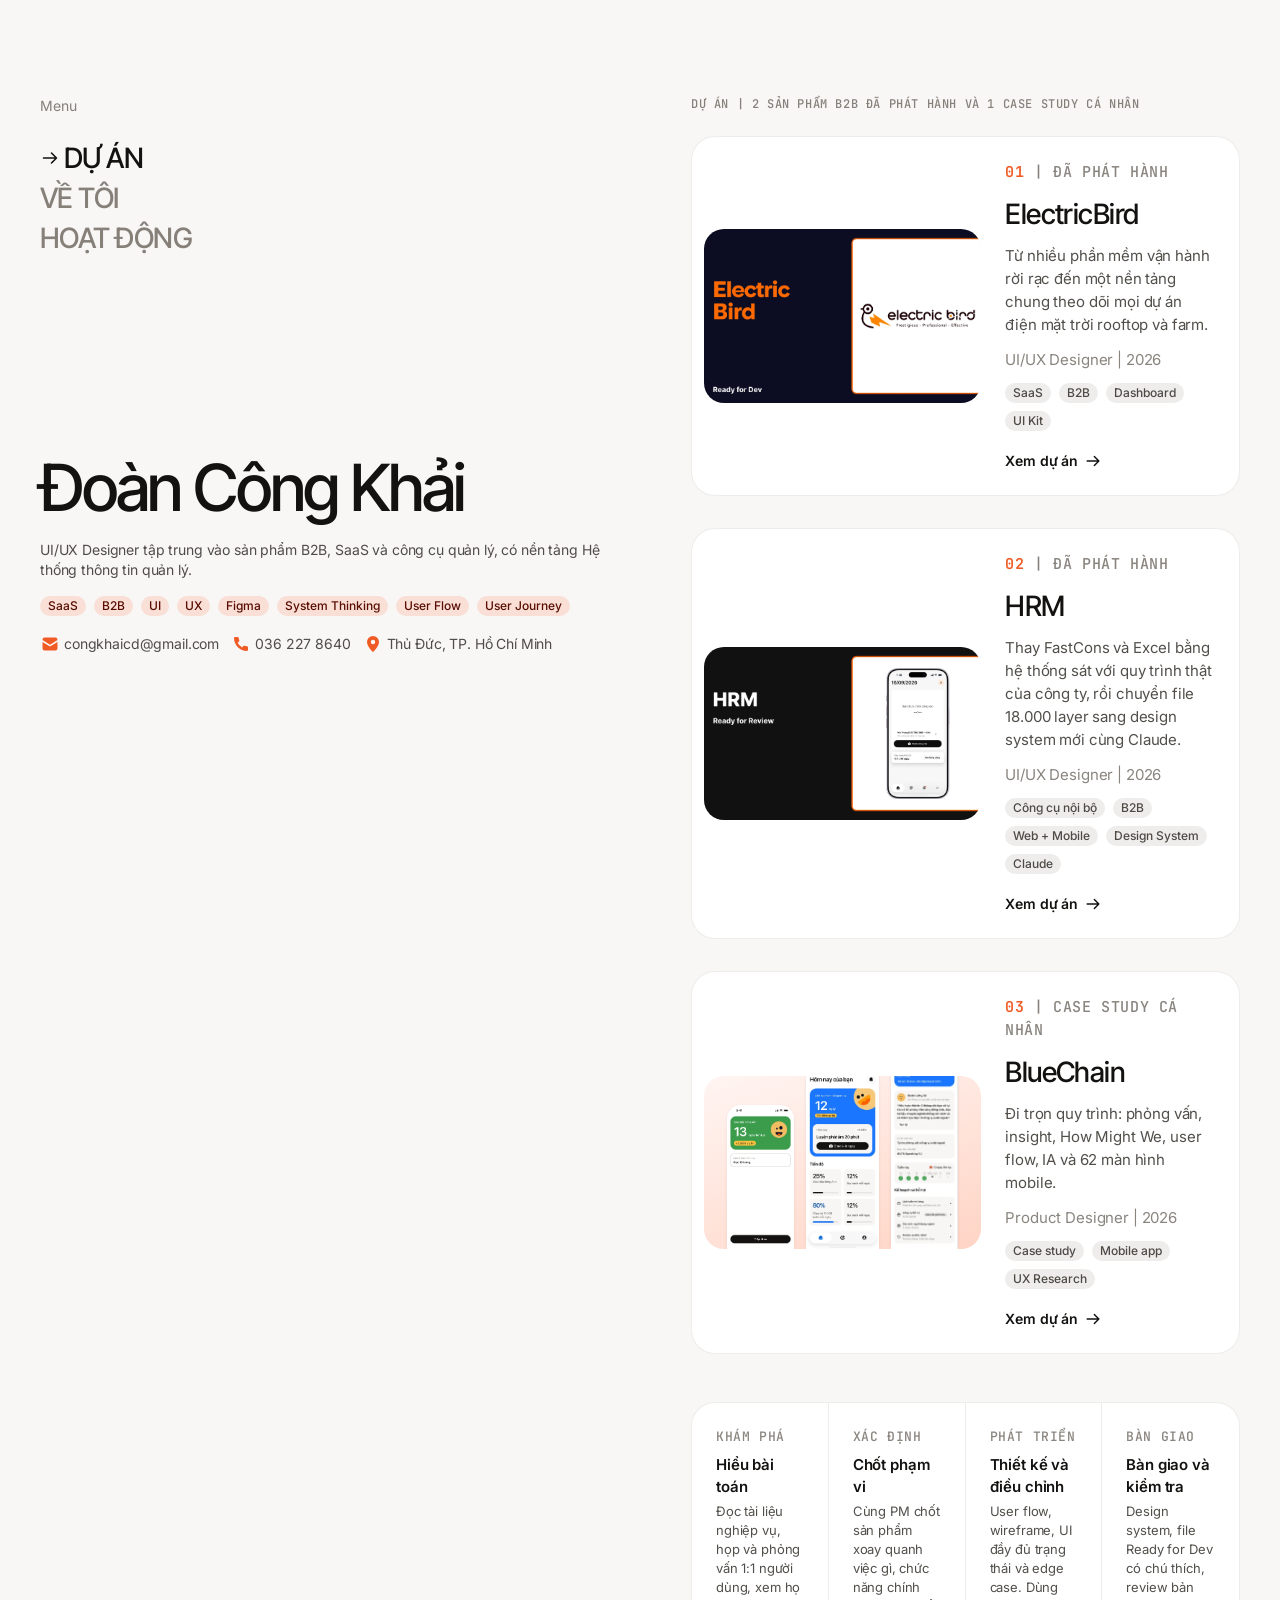
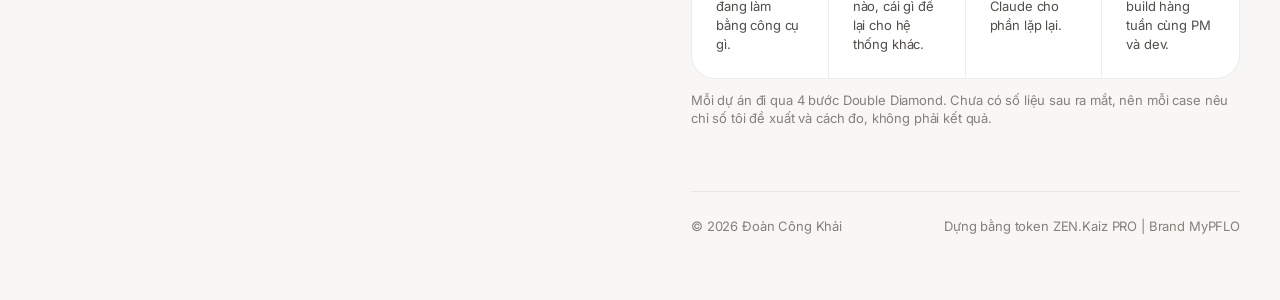
==== commit b1681767: "Update ElectricBird context: O&M company unifying many vendor systems Co-Authored-By: Claude Opus 5." ====
--- a/index.html
+++ b/index.html
@@ -4,9 +4,9 @@
 <meta charset="utf-8">
 <meta name="viewport" content="width=device-width,initial-scale=1">
 <title>Đoàn Công Khải | UI/UX Designer | Portfolio</title>
-<meta name="description" content="Portfolio của Đoàn Công Khải, UI/UX Designer B2B/SaaS: nền tảng giám sát điện mặt trời ElectricBird, hệ thống HRM nội bộ chuyển sang ZEN.Kaiz PRO cùng Claude, và case study BlueChain.">
+<meta name="description" content="Portfolio của Đoàn Công Khải, UI/UX Designer B2B/SaaS: nền tảng vận hành điện mặt trời ElectricBird, hệ thống HRM nội bộ chuyển sang ZEN.Kaiz PRO cùng Claude, và case study BlueChain.">
 <meta property="og:title" content="Đoàn Công Khải | UI/UX Designer | Portfolio">
-<meta property="og:description" content="Portfolio của Đoàn Công Khải, UI/UX Designer B2B/SaaS: nền tảng giám sát điện mặt trời ElectricBird, hệ thống HRM nội bộ chuyển sang ZEN.Kaiz PRO cùng Claude, và case study BlueChain.">
+<meta property="og:description" content="Portfolio của Đoàn Công Khải, UI/UX Designer B2B/SaaS: nền tảng vận hành điện mặt trời ElectricBird, hệ thống HRM nội bộ chuyển sang ZEN.Kaiz PRO cùng Claude, và case study BlueChain.">
 <meta property="og:image" content="https://congkhaidoan.github.io/assets/img/eb-dashboard.webp">
 <link rel="canonical" href="https://congkhaidoan.github.io/">
 <link rel="preconnect" href="https://fonts.googleapis.com"><link rel="preconnect" href="https://fonts.gstatic.com" crossorigin>
@@ -29,7 +29,7 @@
   <div class="body">
     <p class="label"><b>01</b> | Đã phát hành</p>
     <h2>ElectricBird</h2>
-    <p>Từ báo cáo, gọi điện và tin nhắn Zalo đến một dashboard theo thời gian thực cho PM và chủ đầu tư.</p>
+    <p>Từ nhiều phần mềm vận hành rời rạc đến một nền tảng chung theo dõi mọi dự án điện mặt trời rooftop và farm.</p>
     <p class="meta-line">UI/UX Designer | 2026</p>
     <div class="badges"><span class="badge neutral">SaaS</span><span class="badge neutral">B2B</span><span class="badge neutral">Dashboard</span><span class="badge neutral">UI Kit</span></div>
     <span class="go">Xem dự án <svg viewBox="0 0 20 20" fill="none" stroke="currentColor" stroke-width="1.6" stroke-linecap="round" stroke-linejoin="round" aria-hidden="true"><path d="M3.5 10h13m0 0-5-5m5 5-5 5"/></svg></span>
